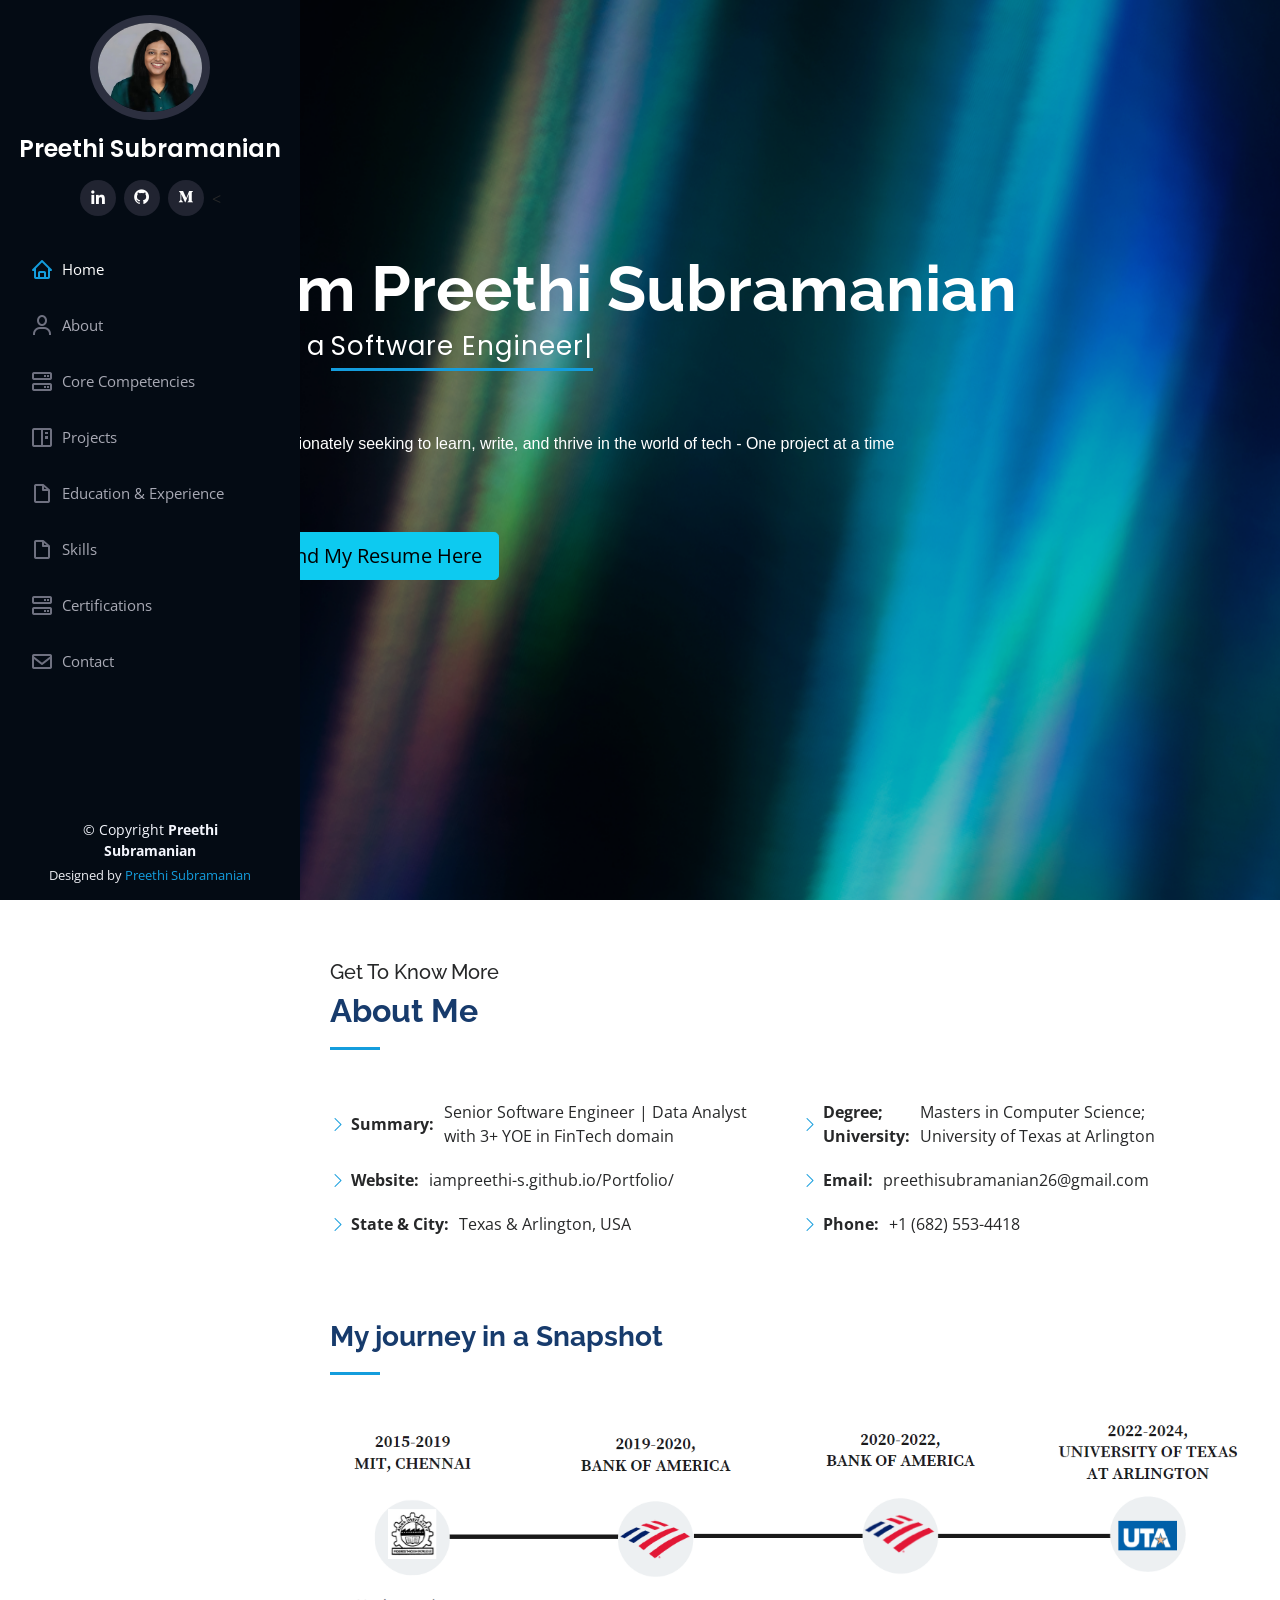
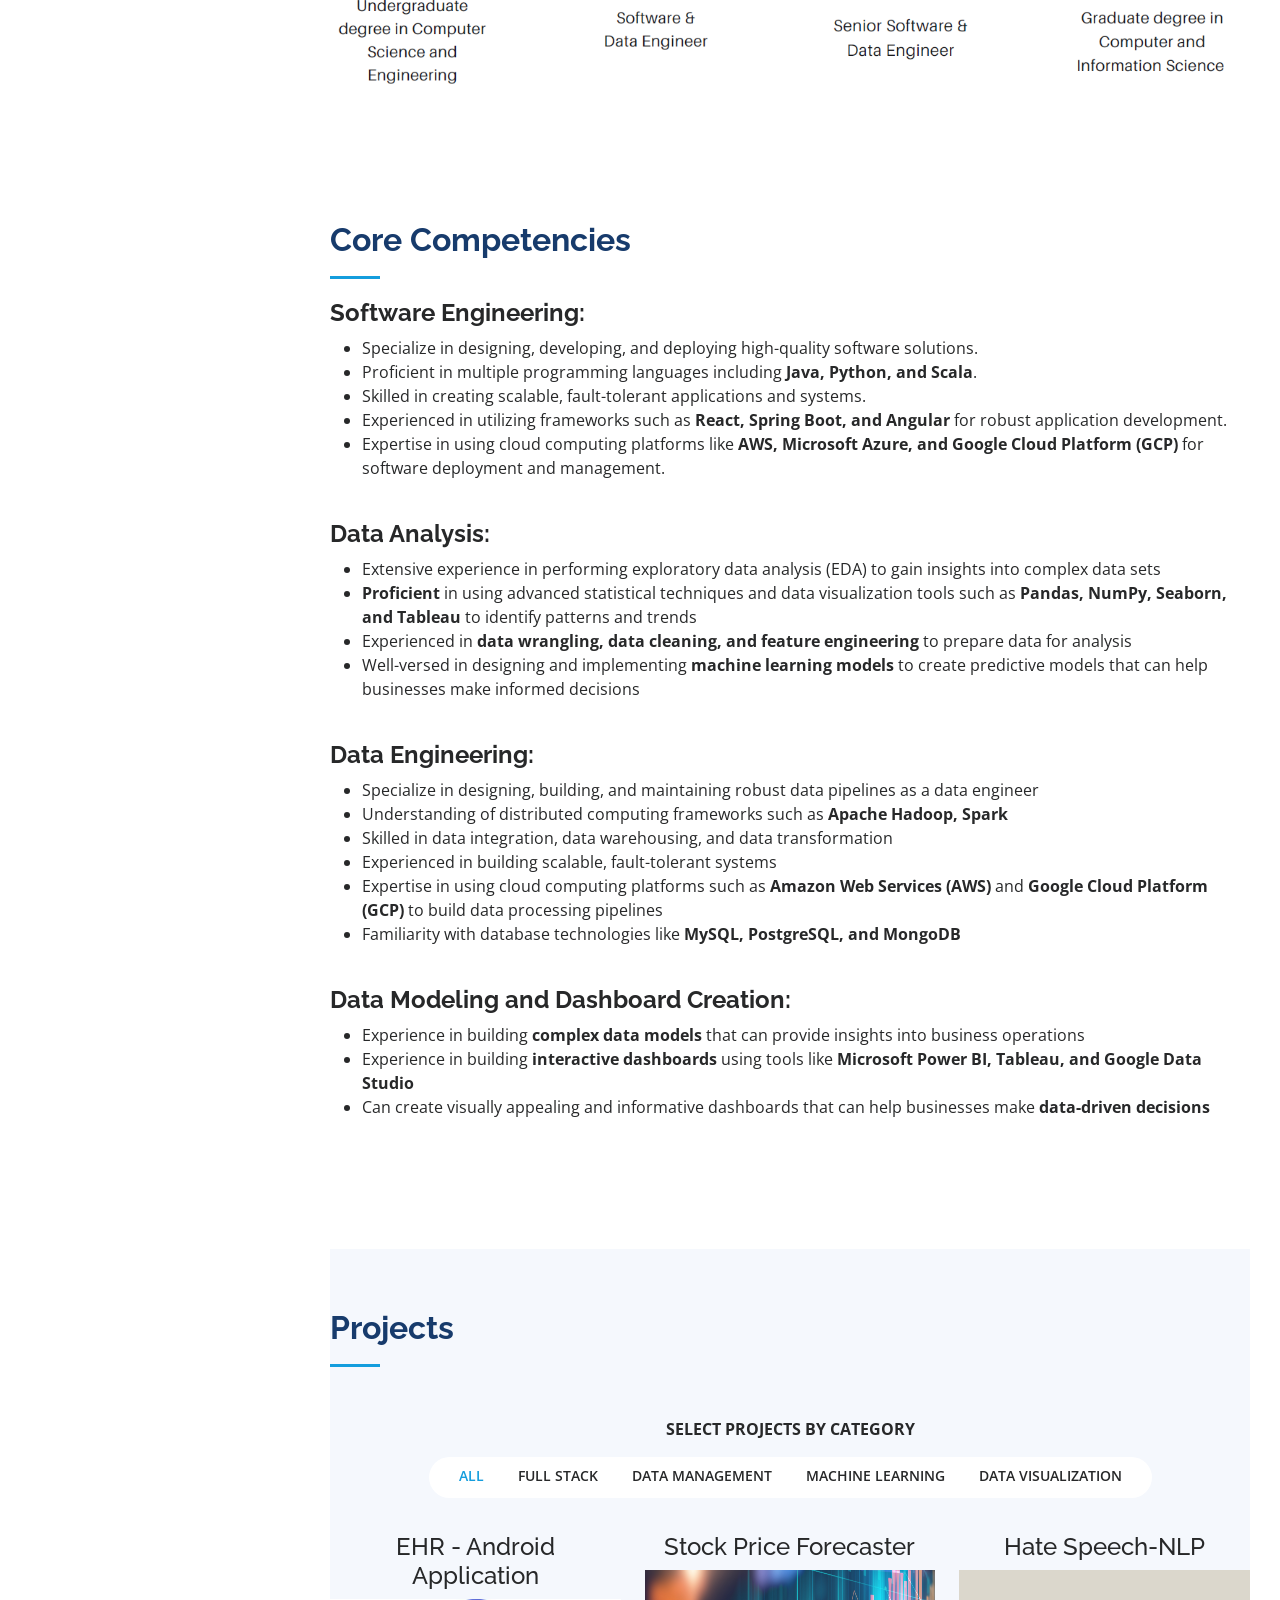
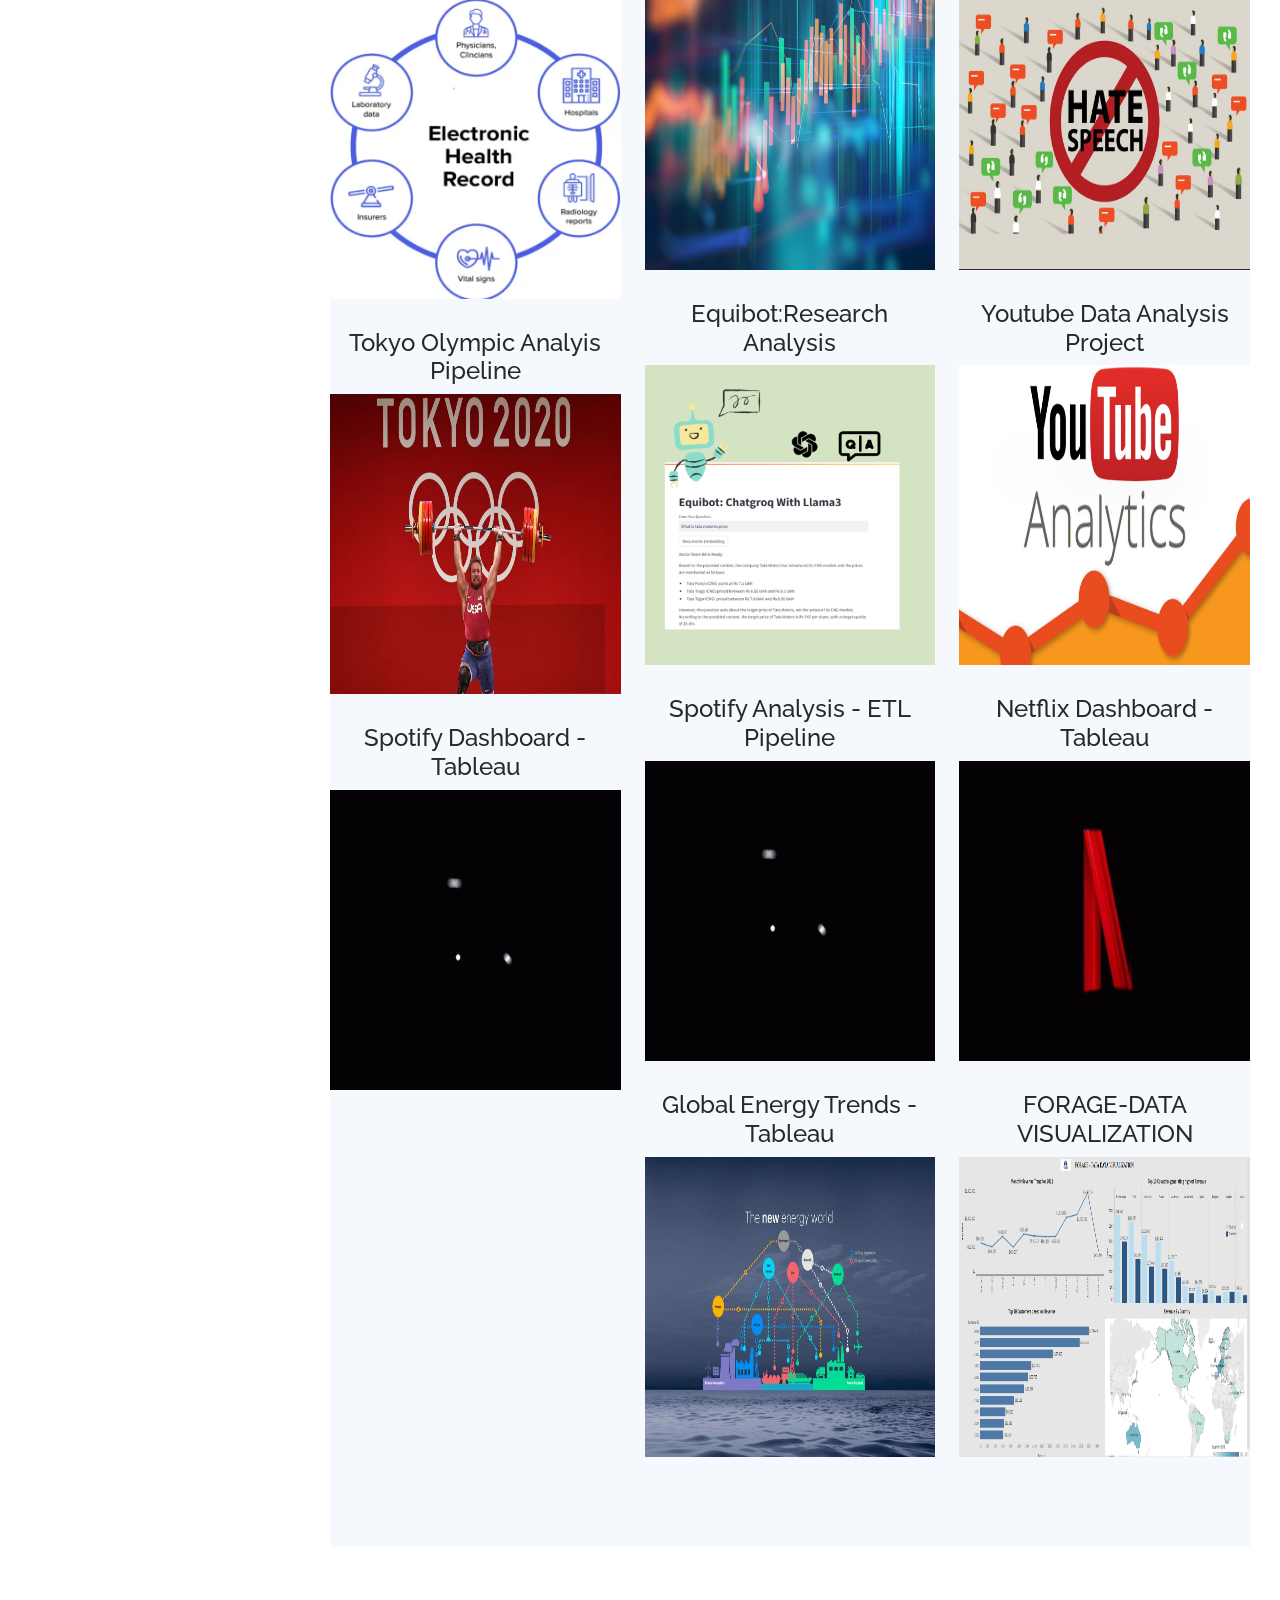
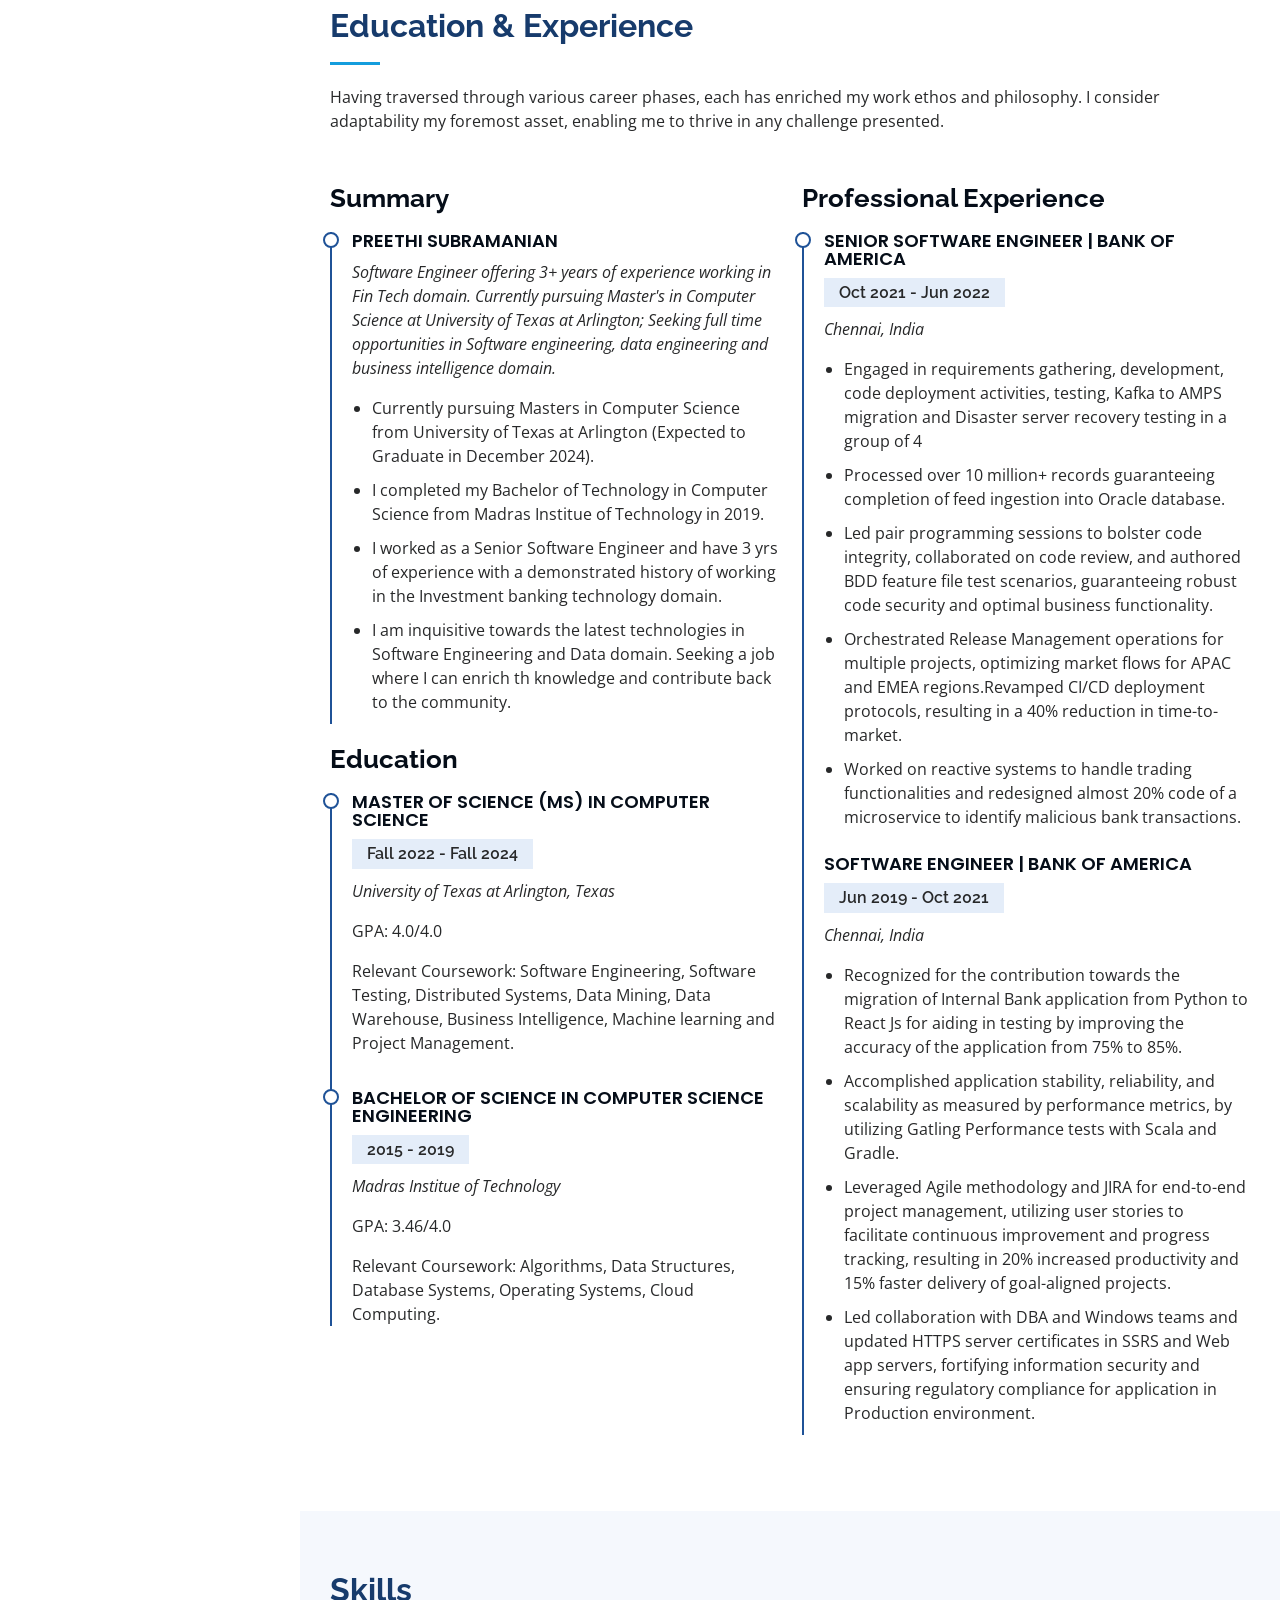
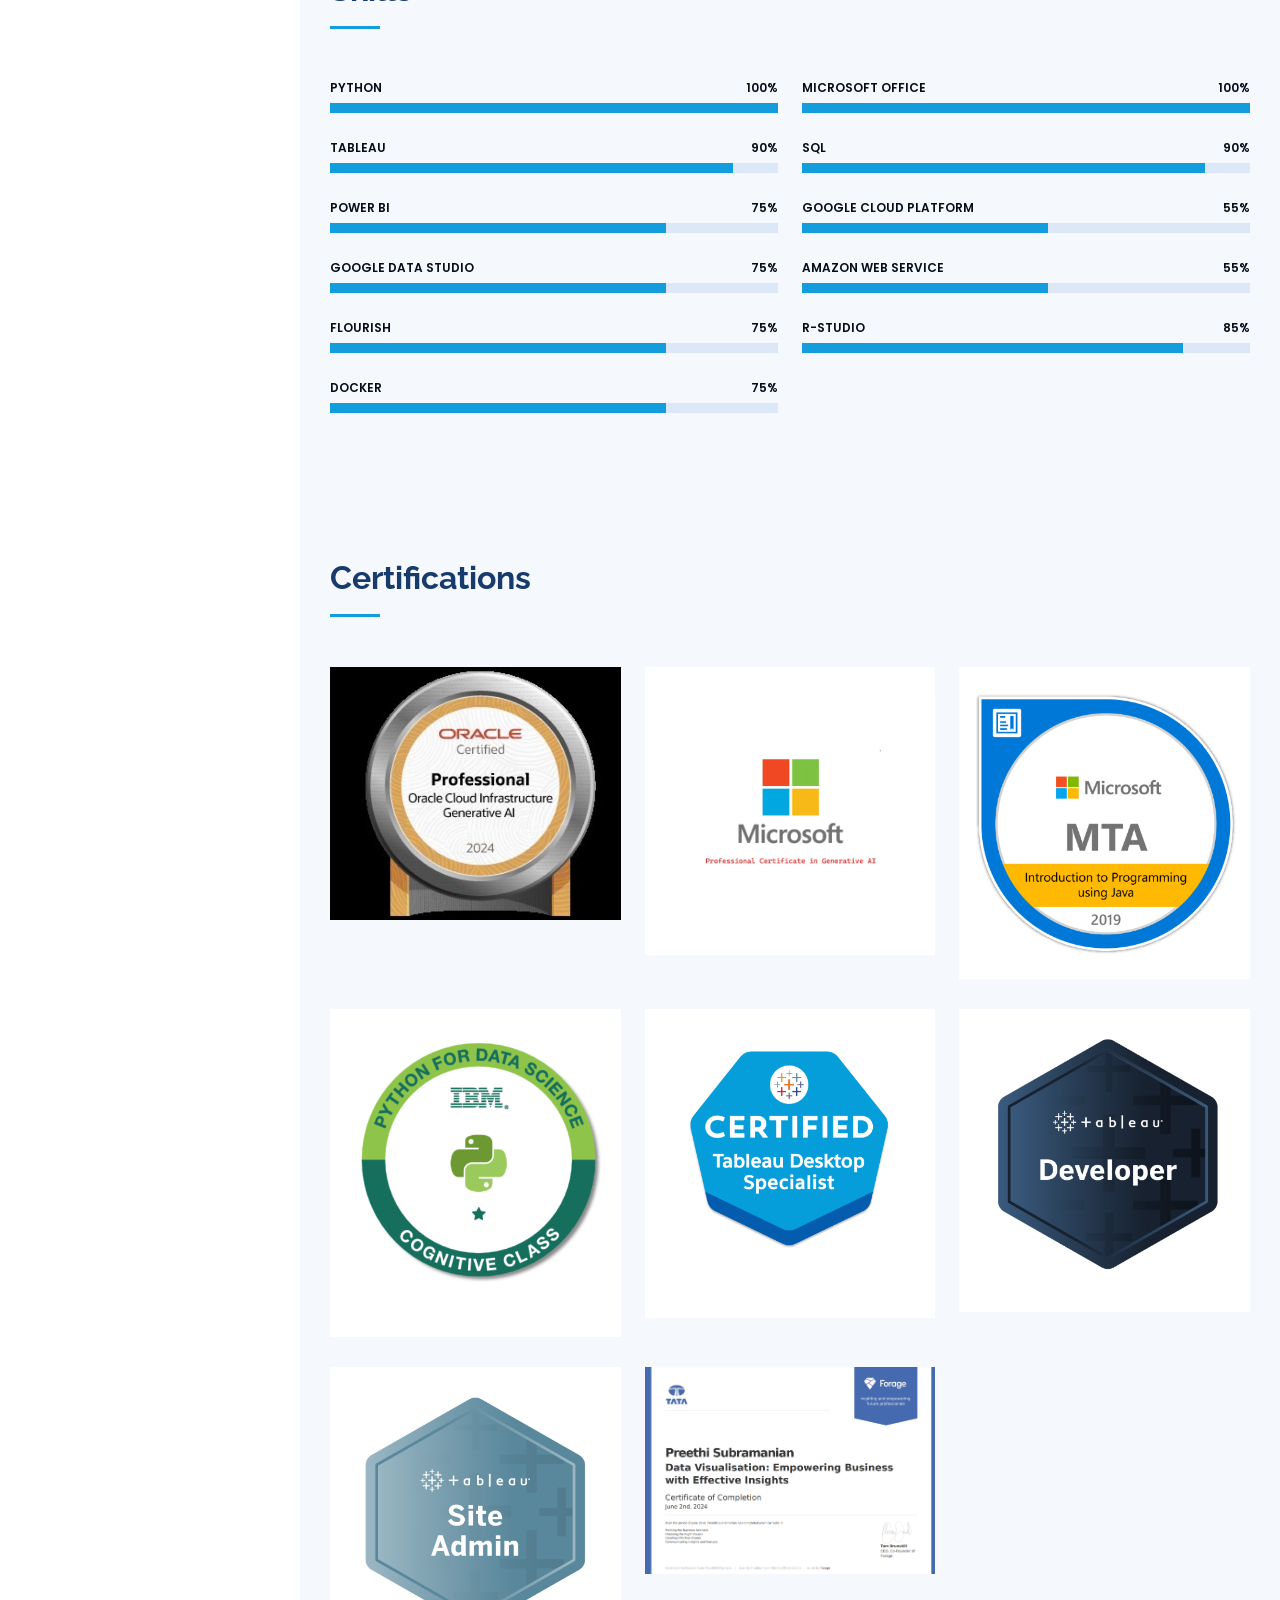
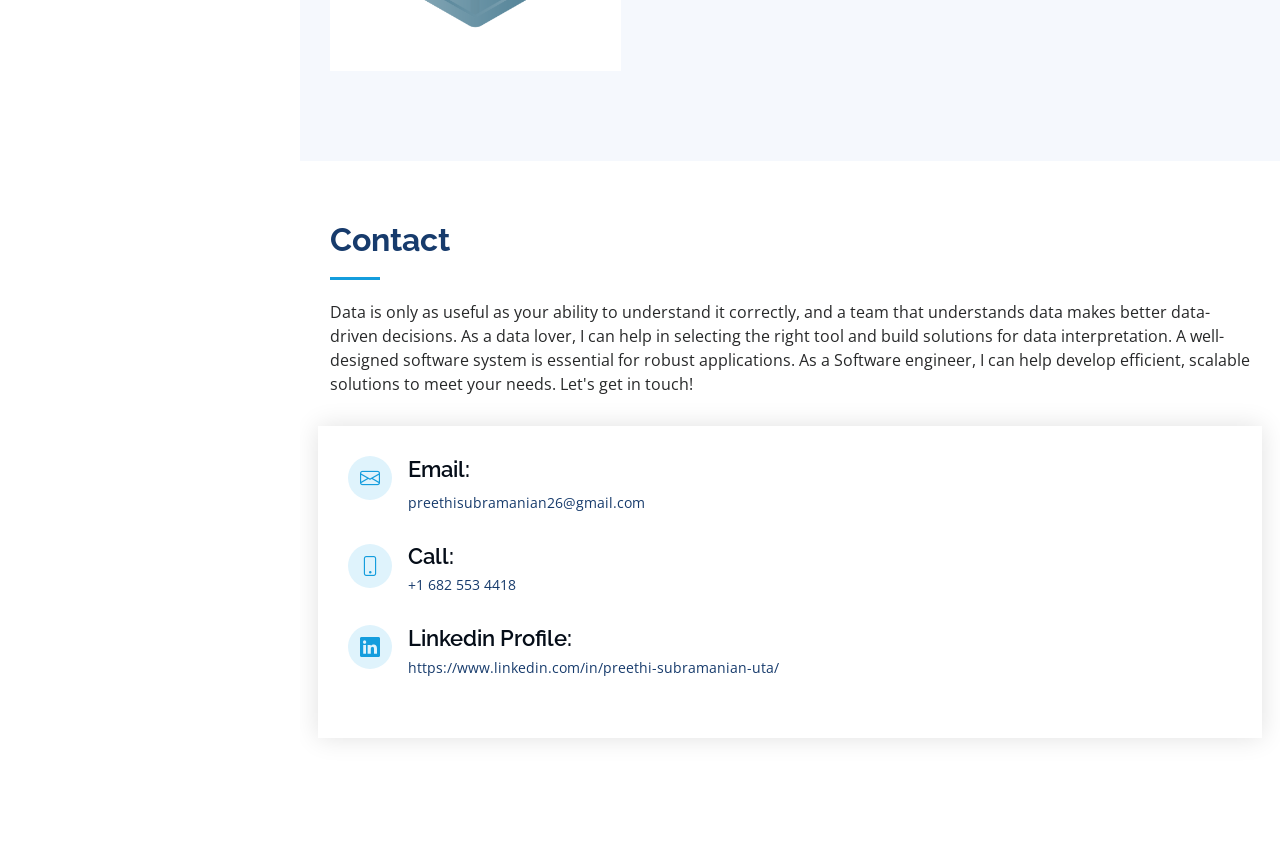
==== index.html @ 5d6aef13 "updated llm project updated llm project" ====
<!DOCTYPE html>
<html lang="en">

<head>
  <meta charset="utf-8">
  <meta content="width=device-width, initial-scale=1.0" name="viewport">

  <title>Preethi Subramanian</title>
  <meta content="" name="description">
  <meta content="" name="keywords">

  <!-- Favicons -->
  <link href="assets/img/g-removebg-preview.png" rel="icon">
  <link href="assets/img/g-removebg-preview.png" rel="apple-touch-icon">

  <!-- Google Fonts -->
  <link href="https://fonts.googleapis.com/css?family=Open+Sans:300,300i,400,400i,600,600i,700,700i|Raleway:300,300i,400,400i,500,500i,600,600i,700,700i|Poppins:300,300i,400,400i,500,500i,600,600i,700,700i" rel="stylesheet">

  <!-- Vendor CSS Files -->
  <link href="assets/vendor/aos/aos.css" rel="stylesheet">
  <link href="assets/vendor/bootstrap/css/bootstrap.min.css" rel="stylesheet">
  <link href="assets/vendor/bootstrap-icons/bootstrap-icons.css" rel="stylesheet">
  <link href="assets/vendor/boxicons/css/boxicons.min.css" rel="stylesheet">
  <link href="assets/vendor/glightbox/css/glightbox.min.css" rel="stylesheet">
  <link href="assets/vendor/swiper/swiper-bundle.min.css" rel="stylesheet">

  <!-- Template Main CSS File -->
  <link href="assets/css/style.css" rel="stylesheet">

  <!-- =======================================================
  * Template Name: iPortfolio - v3.7.0
  * Template URL: https://bootstrapmade.com/iportfolio-bootstrap-portfolio-websites-template/
  * Author: BootstrapMade.com
  * License: https://bootstrapmade.com/license/
  ======================================================== -->
</head>

<body>

  <!-- ======= Mobile nav toggle button ======= -->
  <i class="bi bi-list mobile-nav-toggle d-xl-none"></i>

  <!-- ======= Header ======= -->
  <header id="header">
    <div class="d-flex flex-column">

      <div class="profile">
        <img src="assets/img/Professional Pic.png" alt="" class="img-fluid rounded-circle">
        
        <h1 class="text-light"><a href="index.html">Preethi Subramanian</a></h1>
        <div class="social-links mt-3 text-center">
          <a href="https://www.linkedin.com/in/preethi-subramanian-uta/" class="linkedin"><i class="bx bxl-linkedin"></i></a>
          <a href="https://github.com/IamPreethi-S" class = "github"><i class="bx bxl-github"></i></a>
          <!-- <a href="https://public.tableau.com/app/profile/preethisubramanian" class = "tableau"><i class="bx bxl-tableau"></i></a> -->
          <!-- <a href="https://www.kaggle.com/iampreethis" class="kaggle"><i class="bx bxl-kaggle"></i></a> -->
          <a href="https://medium.com/@preethi_subramanian" class="utm_medium"><i class="bx bxl-medium"></i></a>
          <
          
        </div>
      </div>

      <nav id="navbar" class="nav-menu navbar">
        <ul>
          <li><a href="#hero" class="nav-link scrollto active"><i class="bx bx-home"></i> <span>Home</span></a></li>
          <li><a href="#about" class="nav-link scrollto"><i class="bx bx-user"></i> <span>About</span></a></li>
          <li><a href="#Core Competencies" class="nav-link scrollto"><i class="bx bx-server"></i> <span>Core Competencies</span></a></li>
          <li><a href="#portfolio" class="nav-link scrollto"><i class="bx bx-book-content"></i> <span>Projects</span></a></li>
          <li><a href="#Education & Experience" class="nav-link scrollto"><i class="bx bx-file-blank"></i> <span>Education & Experience</span></a></li> 
          <li><a href="#skills" class="nav-link scrollto"><i class="bx bx-file-blank"></i> <span>Skills</span></a></li> 
          <li><a href="#Services" class="nav-link scrollto"><i class="bx bx-server"></i> <span>Certifications</span></a></li>         
          <li><a href="#contact" class="nav-link scrollto"><i class="bx bx-envelope"></i> <span>Contact</span></a></li>
        </ul>
      </nav><!-- .nav-menu -->
    </div>
  </header><!-- End Header -->

  <!-- ======= Hero Section ======= -->
  <section id="hero" class="d-flex flex-column justify-content-center align-items-center">
    <div class="hero-container" data-aos="fade-in">
      
      <h1> I'm Preethi Subramanian</h1>
      <p>I'm a <span class="typed" data-typed-items="Software Engineer,, Data Analyst, Data Engineer, Data Scientist"></span></p>
      <small>Passionately seeking to learn, write, and thrive in the world of tech - One project at a time</small>
      <br>
      <!-- resume button -->
          <section id="resume" class="resume">
            <!-- <div class="container">
              <div class="section-title"> -->
      <a class = "btn btn-info btn-lg"
      aria-disabled="true"
         href ="https://drive.google.com/file/d/1fe1ap85isj2zHFv3DFnrZXSUi13Ztfxe/view?usp=sharing">
         Find My Resume Here <i class="fa fa-download"></i></a>   
            <!-- </div>  -->
          </div>
    
  <!-- ========The boxes and logo ======== -->
  
    
  </section><!-- End Hero -->
  

  <main id="main">

    <!-- ======= About Section ======= -->
    <section id="about" class="about">
      <div class="container">
        <div class="section-title">
          <h5> Get To Know More </h5>
          <h2>About Me</h2>
        </div>
          <div class="col-lg-12 pt-4 pt-lg-0 content" data-aos="fade-left">
     <!--       <h3>BI Developer &amp; Data Analyst.</h3> -->
            <div class="row">
              <div class="col-lg-6">
                <ul>
                  <li><i class="bi bi-chevron-right"></i> <strong>Summary:</strong> <span> Senior Software Engineer | Data Analyst with 3+ YOE in FinTech domain </span></li>
                  <li><i class="bi bi-chevron-right"></i> <strong>Website:</strong> <span>iampreethi-s.github.io/Portfolio/</span></li>
                  <li><i class="bi bi-chevron-right"></i> <strong>State & City:</strong> <span>Texas & Arlington, USA</span></li>
                </ul>
              </div>
              <div class="col-lg-6">
                <ul>
                  <li><i class="bi bi-chevron-right"></i> <strong>Degree; <br> University:</strong> <span>Masters in Computer Science; <br>
                    University of Texas at Arlington </span></li>
                  <li><i class="bi bi-chevron-right"></i> <strong>Email:</strong> <span>preethisubramanian26@gmail.com</span></li>
                  <li><i class="bi bi-chevron-right"></i> <strong>Phone:</strong> <span>+1 (682) 553-4418</span></li>
                </ul>
              </div>
            </div>
          </div>
      </div>
    </section><!-- End About Section -->

    <!-- <section id="resume" class="resume"> -->
      <div class="container">
        <div class="section-title">
         <h2><small>My journey in a Snapshot</small></h2>
         <img src="assets/img/portfolio/Journey.png" class="img-fluid" alt="">
        </div>    


    <!-- Shifted dynamic numbers from facts to about section -->
    <!-- <section id="facts" class="facts">
      <div class="container">        
       <div class="row no-gutters">

          <div class="col-lg-3 col-md-6 d-md-flex align-items-md-stretch" data-aos="fade-up" data-aos-delay="100">
            <div class="count-box">
              <i class="bi bi-journal-richtext"></i>
              <span data-purecounter-start="0" data-purecounter-end="15" data-purecounter-duration="1" class="purecounter"></span>
              <p><strong>Projects Delivered</strong> End-to-End Machine Learning, Deep Learning Projects Delivered</p>
            </div>
          </div>

          <div class="col-lg-3 col-md-6 d-md-flex align-items-md-stretch" data-aos="fade-up" data-aos-delay="200">
            <div class="count-box">
              <i class="bi bi-clock"></i>
              <span data-purecounter-start="0" data-purecounter-end="4" data-purecounter-duration="1" class="purecounter"></span>
              <p><strong>Years of Data Science</strong> Machine Learning, Deep Learning</p>
            </div>
          </div>

          <div class="col-lg-3 col-md-6 d-md-flex align-items-md-stretch" data-aos="fade-up" data-aos-delay="300">
            <div class="count-box">
              <i class="bi bi-award"></i>
              <span data-purecounter-start="0" data-purecounter-end="12" data-purecounter-duration="1" class="purecounter"></span>
              <p><strong>Awards & Certifications </strong>Data Science programs</p>
            </div>
          </div>

        </div>
      </div>
    </section>
             <!-- Dynamic numbers closed here -> -->



    <!-- ======= Services Section ======= -->
    <section id="Core Competencies" class="Core Competencies">
      <!-- <div class="container"> -->

        <div class="section-title">
          <h2>Core Competencies</h2>

          <h4><strong>Software Engineering:</strong></h4>
        <p></p>
        <ul>
          <li>Specialize in designing, developing, and deploying high-quality software solutions.</li>
          <li>Proficient in multiple programming languages including <strong>Java, Python, and Scala</strong>.</li>  
            <li>Skilled in creating scalable, fault-tolerant applications and systems.</li>
            <li>Experienced in utilizing frameworks such as <strong>React, Spring Boot, and Angular </strong> for robust application development.</li>
           <li>Expertise in using cloud computing platforms like <strong>AWS, Microsoft Azure, and Google Cloud Platform (GCP) </strong>for software deployment and management.</li> 
        </ul>

        <p> </p><br>

          <h4><strong>Data Analysis: </strong></h4><p> </p>
          <ul>
            <li>Extensive experience in performing exploratory data analysis (EDA) to gain insights into complex data sets</li>
            <li><strong>Proficient</strong> in using advanced statistical techniques and data visualization tools such as <strong>Pandas, NumPy, Seaborn, and Tableau</strong> to identify patterns and trends</li>
            <li>Experienced in <strong>data wrangling, data cleaning, and feature engineering</strong> to prepare data for analysis</li>
            <li>Well-versed in designing and implementing <strong>machine learning models</strong> to create predictive models that can help businesses make informed decisions</li>
         </ul>
      
          <p> </p><br>

          <h4><strong>Data Engineering: </strong></h4><p> </p>
          <ul>
            <li>Specialize in designing, building, and maintaining robust data pipelines as a data engineer</li>
            <li>Understanding of distributed computing frameworks such as <strong>Apache Hadoop, Spark</strong></li>
            <li>Skilled in data integration, data warehousing, and data transformation</li>
            <li>Experienced in building scalable, fault-tolerant systems</li>
            <li>Expertise in using cloud computing platforms such as <strong>Amazon Web Services (AWS)</strong> and <strong>Google Cloud Platform (GCP)</strong> to build data processing pipelines</li>
            <li>Familiarity with database technologies like <strong>MySQL, PostgreSQL, and MongoDB</strong></li>
         </ul>
         
         
         
      
          <p> </p><br>

          <h4><strong>Data Modeling and Dashboard Creation: </strong></h4><p> </p>
          <ul>
            <li>Experience in building <strong>complex data models</strong> that can provide insights into business operations</li>
            <!-- <li>Proficient in using data modeling tools such as <strong>ERwin, PowerDesigner, and SQL Developer Data Modeler</strong> to design efficient and effective data models</li> -->
            <li>Experience in building <strong>interactive dashboards</strong> using tools like <strong>Microsoft Power BI, Tableau, and Google Data Studio</strong></li>
            <li>Can create visually appealing and informative dashboards that can help businesses make <strong>data-driven decisions</strong></li>
         </ul>
      
          <p> </p><br>

<!--                     
          <h4>What most professors and fellow peers like about me?</h4><p> </p>
          <p>Root Cause Analysis</p>
          <p>Professors and peers value my proficiency in root cause analysis, innovative approaches to enhancing data literacy, and my unwavering commitment to achieving goals, as demonstrated by my academic excellence and impactful contributions in both educational and professional settings.






          </p>
          <p>Being a person who can be turned to for expert knowledge, BI solutions, or reliable performance, especially in a crucial situation</p>
        </div>

        <div class="row">
          <div class="col-lg-4 col-md-6 icon-box" data-aos="fade-up">
            <div class="icon"><i class="bi bi-briefcase"></i></div>
            <h4 class="title"><a href="">Designing and implementing software solutions</a></h4>
            <p class="description">
              Transforming business objectives into precise technical specifications. </p>
          </div>
          <div class="col-lg-4 col-md-6 icon-box" data-aos="fade-up" data-aos-delay="100">
            <div class="icon"><i class="bi bi-card-checklist"></i></div>
            <h4 class="title"><a href="">Monitoring data quality</a></h4>
            <p class="description">Generating and delivering quality reports to clints and performing quality assurance checks on reports.</p>
          </div>
          <div class="col-lg-4 col-md-6 icon-box" data-aos="fade-up" data-aos-delay="200">
            <div class="icon"><i class="bi bi-bar-chart"></i></div>
            <h4 class="title"><a href="">Data visualizations</a></h4>
            <p class="description">Creating and deploying dynamic reports with KPIs, hierarchy structures, and interactive visualizations using MDX functions in Tableau.</p>
          </div>
          <div class="col-lg-4 col-md-6 icon-box" data-aos="fade-up" data-aos-delay="300">
            <div class="icon"><i class="bi bi-binoculars"></i></div>
            <h4 class="title"><a href="">Evaluating BI software</a></h4>
            <p class="description">Evaluating and improving existing BI systems and Conducting troubleshooting on BI models.</p>
          </div>
          <div class="col-lg-4 col-md-6 icon-box" data-aos="fade-up" data-aos-delay="400">
            <div class="icon"><i class="bi bi-brightness-high"></i></div>
            <h4 class="title"><a href="">Writing relational and multidimensional database queries.</a></h4>
            <p class="description">Allow users to ask analytical questions related to business or market trends.</p>
          </div>
          <div class="col-lg-4 col-md-6 icon-box" data-aos="fade-up" data-aos-delay="500">
            <div class="icon"><i class="bi bi-calendar4-week"></i></div>
            <h4 class="title"><a href="">Use Data warehouse for big data</a></h4>
            <p class="description">Using warehouse data to generate reports to support business decision making and business performance monitoring.</p>
          </div>
        </div>

      </div> -->
    </section><!-- End Core Competencies Section -->


    
    
    
    
    
    
    
        <!-- ======= Clients Section ======= -->
    <!-- <section id="clients" class="clients">
      <div class="container" data-aos="zoom-in">

        <div class="clients-slider swiper">
          <em><h4> Helping companies become data-driven organizations </h4></em>
          <div class="swiper-wrapper align-items-center">
            <div class="swiper-slide"><img src="assets/img/clients/client-1.png" class="img-fluid" alt=""></div>
            <div class="swiper-slide"><img src="assets/img/clients/client-2.png" class="img-fluid" alt=""></div>
            <div class="swiper-slide"><img src="assets/img/clients/client-3.png" class="img-fluid" alt=""></div>
            <div class="swiper-slide"><img src="assets/img/clients/client-4.png" class="img-fluid" alt=""></div>
            <div class="swiper-slide"><img src="assets/img/clients/client-5.png" class="img-fluid" alt=""></div>
            <div class="swiper-slide"><img src="assets/img/clients/client-6.png" class="img-fluid" alt=""></div>
            <div class="swiper-slide"><img src="assets/img/clients/client-7.png" class="img-fluid" alt=""></div>
            <div class="swiper-slide"><img src="assets/img/clients/client-8.png" class="img-fluid" alt=""></div>
          </div>
          <div class="swiper-pagination"></div>
        </div>

      </div>  
    </section> -->
    <!-- End Clients Section -->
    
  
        <!-- ======= Clients Section ======= -->
        
  
        <!-- ======= Portfolio Section ======= -->
    <section id="portfolio" class="portfolio section-bg">
      <!-- <div class="container"> -->

        <div class="section-title">
          <h2>Projects</h2>
          <p>
        </div>
        <center>   <strong> <p>SELECT PROJECTS BY CATEGORY</p></strong> </center>

        <div class="row" data-aos="fade-up">
          <div class="col-lg-12 d-flex justify-content-center">
            <ul id="portfolio-flters">
              <li data-filter="*" class="filter-active">All</li>
              <li data-filter=".filter-fullstack">Full Stack</li>
              <li data-filter=".filter-dataengineering">Data Management</li>
              <li data-filter=".filter-machinelearning">Machine Learning</li>
              <li data-filter=".filter-datavisualization">Data Visualization</li>
            </ul>
          </div>
        </div>

        <div class="row portfolio-container" data-aos="fade-up" data-aos-delay="100">


          <div class="col-lg-4 col-md-6 portfolio-item filter-fullstack">
            <div class="portfolio-wrap">
              <h4 class="title" style="text-align:center">EHR - Android Application</h4>
              <img src="assets\img\portfolio\EHR.png" class="img-fluid" alt="" style="width:450px;height:300px;">
              <div class="portfolio-links">
                <a href="https://github.com/IamPreethi-S/EHR" title="More Details"><i class="bx bx-link"></i></a>
              </div>
            </div>
          </div> 

<!-- 
          <div class="col-lg-4 col-md-6 portfolio-item filter-dataengineering">
            <div class="portfolio-wrap">
              <h4 class="title" style="text-align:center">PYPI Packages | DataCompass |  RegressEasy | ClassifyEasy </h4>
              <img src="assets\img\packages.png" class="img-fluid" alt="" style="width:450px;height:300px;">
              <div class="portfolio-links">
                <a href="https://pypi.org/user/koushik2299/" title="More Details"><i class="bx bx-link"></i></a>
              </div>
            </div>
          </div> -->

          <!-- <div class="col-lg-4 col-md-6 portfolio-item filter-dataengineering">
            <div class="portfolio-wrap">
              <h4 class="title" style="text-align:center">Predicting Electrical Grid Stability || ML</h4>
              <img src="assets\img\electrical.jpg" class="img-fluid" alt="" style="width:450px;height:300px;">
              <div class="portfolio-links">
                <a href="https://github.com/koushik2299/Project-Electrical-Grid-Stability" title="More Details"><i class="bx bx-link"></i></a>
              </div>
            </div>
          </div> -->
<!-- 
          <div class="col-lg-4 col-md-6 portfolio-item filter-machinelearning">
            <div class="portfolio-wrap">
              <h4 class="title" style="text-align:center">Drowiness Detection || Deep Learning</h4>
              <img src="assets\img\DDD.png" class="img-fluid" alt="" style="width:450px;height:300px;">
              <div class="portfolio-links">
                <a href="https://github.com/koushik2299/Drowsiness_Detection" title="More Details"><i class="bx bx-link"></i></a>
              </div>
            </div>
          </div> -->

          <div class="col-lg-4 col-md-6 portfolio-item filter-machinelearning">
            <div class="portfolio-wrap">
              <h4 class="title" style="text-align:center">Stock Price Forecaster</h4>
              <img src="assets\img\portfolio\forecast-stock-prices.png" class="img-fluid" alt="" style="width:450px;height:300px;">
              <div class="portfolio-links">
                <!-- <a href="" data-gallery="portfolioGallery" class="portfolio-lightbox" title=" <h5>Skillset:</h5>
                    <li>Natural Language Processing (NLP)</li>
                    <li>Data Engineering</li>
                    <li>Machine Learning</li>
                    <li>Python</li>
                    <li>Text Classification</li>
                  </ul>">Skills</a> -->
                <a href="https://github.com/IamPreethi-S/Real-time-Stock-Price-Forecasting" title="More Details"><i class="bx bx-link"></i></a>
              </div>
            </div>
          </div>

          
<!-- 
          <div class="col-lg-4 col-md-6 portfolio-item filter-dataengineering">
            <div class="portfolio-wrap">
              <h4 class="title" style="text-align:center"> Hate-Speech-Detection - NLP</h4>
              <img src="assets\img\portfolio\Hate_speech.jpg" class="img-fluid" alt="" style="width:450px;height:300px;">
              <div class="portfolio-links">
                <a href="https://github.com/IamPreethi-S/Enhanced-Feature-Based-Approach-for-Hate-Speech-Detection-through-NLP-Techniques" title="More Details"><i class="bx bx-link"></i></a>
              </div>
            </div>
          </div> -->

          <div class="col-lg-4 col-md-6 portfolio-item filter-machinelearning">
            <div class="portfolio-wrap">
              <h4 class="title" style="text-align:center">Hate Speech-NLP</h4>
              <img src="assets\img\portfolio\Hate_speech.jpg" class="img-fluid" alt="" style="width:450px;height:300px;">
              <div class="portfolio-links">
                <!-- <a href="" data-gallery="portfolioGallery" class="portfolio-lightbox" title=" <h5>Skillset:</h5>
                    <li>Natural Language Processing (NLP)</li>
                    <li>Data Engineering</li>
                    <li>Machine Learning</li>
                    <li>Python</li>
                    <li>Text Classification</li>
                  </ul>">Skills</a> -->
                <a href="https://github.com/IamPreethi-S/Enhanced-Feature-Based-Approach-for-Hate-Speech-Detection-through-NLP-Techniques" title="More Details"><i class="bx bx-link"></i></a>
              </div>
            </div>
          </div>
          

          <div class="col-lg-4 col-md-6 portfolio-item filter-machinelearning">
            <div class="portfolio-wrap">
              <h4 class="title" style="text-align:center">Equibot:Research Analysis</h4>
              <img src="assets\img\portfolio\llm.png" class="img-fluid" alt="" style="width:450px;height:300px;">
              <div class="portfolio-links">
                <!-- <a href="" data-gallery="portfolioGallery" class="portfolio-lightbox" title=" <h5>Skillset:</h5>
                    <li>Natural Language Processing (NLP)</li>
                    <li>Data Engineering</li>
                    <li>Machine Learning</li>
                    <li>Python</li>
                    <li>Text Classification</li>
                  </ul>">Skills</a> -->
                <a href="https://github.com/IamPreethi-S/End-to-end-LLM-project-using-OpenAI-Llama3-RAGpipeline" title="More Details"><i class="bx bx-link"></i></a>
              </div>
            </div>
          </div>

          <div class="col-lg-4 col-md-6 portfolio-item filter-dataengineering">
            <div class="portfolio-wrap">
              <h4 class="title" style="text-align:center">Youtube Data Analysis Project</h4>
              <img src="assets\img\portfolio\youtube_analysis.jpg" class="img-fluid" alt="" style="width:450px;height:300px;">
              <div class="portfolio-links">
                <!-- <a href="" data-gallery="portfolioGallery" class="portfolio-lightbox" title=" <h5>Skillset:</h5>
                  <li>Python Programming</li>
                  <li>API Integration</li>
                  <li>Data Scraping</li>
                  <li>Data Analysis</li>
                  <li>Data Visualization</li>
                  <li>Jupyter Notebooks</li>
                  <li>Google Cloud Platform</li>
                  <li>Pandas</li>
                  <li>NumPy</li>
                  <li>Matplotlib/Seaborn</li>
                </ul>">Skills</a> -->

                <a href="https://github.com/IamPreethi-S/Youtube-Api-Analysis-Data-Project" title="More Details"><i class="bx bx-link"></i></a>
              </div>
            </div>
          </div> 

          <div class="col-lg-4 col-md-6 portfolio-item filter-dataengineering">
            <div class="portfolio-wrap">
              <h4 class="title" style="text-align:center">Tokyo Olympic Analyis Pipeline</h4>
              <img src="assets\img\Tokyo.jpg" class="img-fluid" alt="" style="width:450px;height:300px;">
              <div class="portfolio-links">
                <!-- <a href="assets/img/portfolio/portfolio-3.jpg" data-gallery="portfolioGallery" class="portfolio-lightbox" title="App 2"><i class="bx bx-plus"></i></a> -->
                <a href="https://github.com/IamPreethi-S/Olympics-Data-Analytics-Azure-Data-Engineering-Project" title="More Details"><i class="bx bx-link"></i></a>
              </div>
            </div>
          </div>

          <div class="col-lg-4 col-md-6 portfolio-item filter-dataengineering">
            <div class="portfolio-wrap">
              <h4 class="title" style="text-align:center">Spotify Analysis - ETL Pipeline</h4>
              <img src="assets\img\portfolio\spotify-music.gif" class="img-fluid" alt="" style="width:450px;height:300px;">
              <div class="portfolio-links">
                <a href="https://github.com/IamPreethi-S/Spotify-datapipeline-project" title="More Details"><i class="bx bx-link"></i></a>
              </div>
            </div>
          </div> 
<!-- 
          <div class="col-lg-4 col-md-6 portfolio-item filter-machinelearning">
            <div class="portfolio-wrap">
              <h4 class="title" style="text-align:center">Covid Classification Using Chest X-Rays || Deep Learning</h4>
              <img src="assets\img\portfolio\Covid-19-and-X-Ray.jpg" class="img-fluid" alt="" style="width:450px;height:300px;">
              <div class="portfolio-links">
                <a href="https://github.com/koushik2299/Covid-Detection-Using-Chest-Xrays" title="More Details"><i class="bx bx-link"></i></a>
              </div>
            </div>
          </div> -->
          
<!-- 
          <div class="col-lg-4 col-md-6 portfolio-item filter-machinelearning">
            <div class="portfolio-wrap">
              <h4 class="title" style="text-align:center">Diamond Price Prediction End-to-End</h4>
              <img src="assets\img\diamond.png" class="img-fluid" alt="" style="width:450px;height:300px;">
              <div class="portfolio-links">
                <a href="https://github.com/koushik2299/Diamond-Price-Prediction/tree/main" title="More Details"><i class="bx bx-link"></i></a>
              </div>
            </div>
          </div> -->

          <div class="col-lg-4 col-md-6 portfolio-item filter-datavisualization">
            <div class="portfolio-wrap">
              <h4 class="title" style="text-align:center">Netflix Dashboard - Tableau</h4>
              <img src="assets\img\portfolio\netflix-intro-netflix.gif" class="img-fluid" alt="" style="width:450px;height:300px;">
              <div class="portfolio-links">
                <!-- <a href="assets/img/portfolio/portfolio-1.jpg" data-gallery="portfolioGallery" class="portfolio-lightbox" title="App 1"><i class="bx bx-plus"></i></a> -->
                <a href="https://public.tableau.com/app/profile/preethisubramanian/viz/NetflixDashboard_16871265402070/NetflixDashboard" title="More Details"><i class="bx bx-link"></i></a>
              </div>
            </div>
          </div>

          <div class="col-lg-4 col-md-6 portfolio-item filter-datavisualization">
            <div class="portfolio-wrap">
              <h4 class="title" style="text-align:center">Spotify Dashboard - Tableau</h4>
              <img src="assets\img\portfolio\spotify-music.gif" class="img-fluid" alt="" style="width:450px;height:300px;">
              <div class="portfolio-links">
                <a href="https://public.tableau.com/app/profile/preethisubramanian/viz/SpotifyTop200Dashboard/SpotifyTop200Dashboard" title="More Details"><i class="bx bx-link"></i></a>
              </div>
            </div>
          </div>


          <div class="col-lg-4 col-md-6 portfolio-item filter-datavisualization">
            <div class="portfolio-wrap">
              <h4 class="title" style="text-align:center"> Global Energy Trends - Tableau </h4>
              <img src="assets\img\portfolio\global_energy.jpeg" class="img-fluid" alt="" style="width:450px;height:300px;">
              <div class="portfolio-links">
                <a href="https://public.tableau.com/app/profile/preethisubramanian/viz/ExplorationofGlobalEnergyTrends/WorldEnergyConsumptionAnalysis" title="More Details"><i class="bx bx-link"></i></a>
              </div>
            </div>
          </div>

          <div class="col-lg-4 col-md-6 portfolio-item filter-datavisualization">
            <div class="portfolio-wrap">
              <h4 class="title" style="text-align:center"> FORAGE-DATA VISUALIZATION </h4>
              <img src="assets\img\portfolio\TATAForage.png" class="img-fluid" alt="" style="width:450px;height:300px;">
              <div class="portfolio-links">
                <!-- <a href="" data-gallery="portfolioGallery" class="portfolio-lightbox" title="Skillset:"><i class="bx bx-plus"></i></a> -->
                <!-- Tableau 
                Data Visualization -->
                
                <a href="https://public.tableau.com/app/profile/preethisubramanian/viz/ExplorationofGlobalEnergyTrends/WorldEnergyConsumptionAnalysis" title="More Details"><i class="bx bx-link"></i></a>
              </div>
            </div>
          </div>

          <!-- <div class="col-lg-4 col-md-6 portfolio-item filter-machinelearning">
            <div class="portfolio-wrap">
              <h4 class="title" style="text-align:center">Hotel Managment || Machine Learning</h4>
              <img src="assets\img\portfolio\hotel management.png" class="img-fluid" alt="" style="width:450px;height:300px;">
              <div class="portfolio-links">
                <a href="assets/img/portfolio/portfolio-6.jpg" data-gallery="portfolioGallery" class="portfolio-lightbox" title="App 3"><i class="bx bx-plus"></i></a> -->
                <!-- <a href="https://github.com/koushik2299/Hotel-Management-System" title="More Details"><i class="bx bx-link"></i></a>
              </div>
            </div>
          </div> -->

          <!-- <div class="col-lg-4 col-md-6 portfolio-item filter-machinelearning">
            <div class="portfolio-wrap">
              <h4 class="title" style="text-align:center">Mental Health Prediction</h4>
              <img src="assets\img\portfolio\mental health prediction.webp" class="img-fluid" alt="" style="width:450px;height:300px;">
              <div class="portfolio-links">
                <a href="assets/img/portfolio/portfolio-7.jpg" data-gallery="portfolioGallery" class="portfolio-lightbox" title="Card 1"><i class="bx bx-plus"></i></a> -->
                <!-- <a href="https://github.com/koushik2299/Mental-Health-Prediction" title="More Details"><i class="bx bx-link"></i></a>
              </div>
            </div>
          </div> --> 

          <!-- <div class="col-lg-4 col-md-6 portfolio-item filter-machinelearning">
            <div class="portfolio-wrap">
              <h4 class="title" style="text-align:center">Mobile Price Classification || Machine Learning</h4>
              <img src="assets\img\portfolio\mobile price.jpg" class="img-fluid" alt="" style="width:450px;height:300px;">
              <div class="portfolio-links">
                <a href="assets/img/portfolio/portfolio-8.jpg" data-gallery="portfolioGallery" class="portfolio-lightbox" title="Card 3"><i class="bx bx-plus"></i></a> -->
                <!-- <a href="https://github.com/koushik2299/Mobile-Price-Classification" title="More Details"><i class="bx bx-link"></i></a>
              </div>
            </div>
          </div> --> 

          <!-- <div class="col-lg-4 col-md-6 portfolio-item filter-machinelearning">
            <div class="portfolio-wrap">
              <h4 class="title" style="text-align:center">Customer Analysis || Machine Learning</h4>
              <img src="assets\img\portfolio\customer analysis.jpg" class="img-fluid" alt="" style="width:450px;height:300px;">
              <div class="portfolio-links">
                <a href="assets/img/portfolio/portfolio-9.jpg" data-gallery="portfolioGallery" class="portfolio-lightbox" title="Web 3"><i class="bx bx-plus"></i></a> -->
                <!-- <a href="https://github.com/koushik2299/Customer-Personality-Analysis" title="More Details"><i class="bx bx-link"></i></a>
              </div>
            </div>
          </div> --> 


          <!-- <div class="col-lg-4 col-md-6 portfolio-item filter-machinelearning">
            <div class="portfolio-wrap">
              <h4 class="title" style="text-align:center">Adult Income Prediction</h4>
              <img src="assets\img\portfolio\income prediction.jpg" class="img-fluid" alt="" style="width:450px;height:300px;">
              <div class="portfolio-links">
                 <a href="assets/img/portfolio/portfolio-9.jpg" data-gallery="portfolioGallery" class="portfolio-lightbox" title="Web 3"><i class="bx bx-plus"></i></a> -->
                <!-- <a href="https://github.com/koushik2299/Income-Prediciton" title="More Details"><i class="bx bx-link"></i></a>
              </div>
            </div>
          </div> --> 

<!-- 
          <div class="col-lg-4 col-md-6 portfolio-item filter-dataengineering">
            <div class="portfolio-wrap">
              <h4 class="title" style="text-align:center">Supply Chain Management</h4>
              <img src="assets\img\portfolio\supply-chain-management-linkedin.jpg" class="img-fluid" alt="" style="width:450px;height:300px;">
              <div class="portfolio-links">
                 <a href="assets/img/portfolio/portfolio-9.jpg" data-gallery="portfolioGallery" class="portfolio-lightbox" title="Web 3"><i class="bx bx-plus"></i></a> -->
                <!-- <a href="https://github.com/koushik2299/Supply-Chain-Managment-Database" title="More Details"><i class="bx bx-link"></i></a>
              </div>
            </div>
          </div> --> 
        </div>

      </div>
    </section><!-- End Portfolio Section -->
    
  <!-- ======= Resume Section ======= -->
  <section id="Education & Experience" class="resume">
    <div class="container">

      <div class="section-title">
        <h2>Education & Experience</h2>
        <p>
          Having traversed through various career phases, each has enriched my work ethos and philosophy. I consider adaptability my foremost asset, enabling me to thrive in any challenge presented.</p>
         
      </div>

      <div class="row">
        <div class="col-lg-6" data-aos="fade-up">
          <h3 class="resume-title">Summary</h3>
          <div class="resume-item pb-0">
            <h4>Preethi Subramanian</h4>
          <p class="fst-italic"><em> Software Engineer offering 3+ years of experience working in Fin Tech domain. Currently pursuing Master's in Computer Science at University of Texas at Arlington; Seeking full time opportunities in Software engineering, data engineering and  business intelligence domain.</em></p>
          <ul>
           <li>Currently pursuing Masters in Computer Science from University of Texas at Arlington (Expected to Graduate in December 2024). </li>
          <li>
            I completed my Bachelor of Technology in Computer Science from Madras Institue of Technology in 2019.
          </li>
          <li>I worked as a Senior Software Engineer and have 3 yrs of experience with a demonstrated history of working in the Investment banking technology domain.
          </li>
          <li>
            I am inquisitive towards the latest technologies in Software Engineering and Data domain. Seeking a job where I can
            enrich th knowledge and contribute back to the community.
          </li>
          </ul>
          </div>

          <h3 class="resume-title">Education</h3>
          <div class="resume-item">
            <h4>Master of Science (MS) in Computer Science</h4>
            <h5>Fall 2022 - Fall 2024</h5>
            <p><em>University of Texas at Arlington, Texas</em></p>
            <p>GPA: 4.0/4.0</p>
            <p>Relevant Coursework: Software Engineering, Software Testing, Distributed Systems, Data Mining, Data Warehouse, Business Intelligence, Machine learning and Project Management.
              </p>
          </div>
          <div class="resume-item">
            <h4>Bachelor of Science in Computer Science Engineering </h4>
            <h5>2015 - 2019</h5>
            <p><em>Madras Institue of Technology </em></p>
            <p>GPA: 3.46/4.0</p>
            <p>Relevant Coursework: Algorithms, Data Structures, Database Systems, Operating Systems, Cloud Computing.</p>
          </div>
        </div>
        <div class="col-lg-6" data-aos="fade-up" data-aos-delay="100">
          <h3 class="resume-title">Professional Experience</h3>
          <div class="resume-item">
            <h4>Senior Software Engineer | Bank of America</h4>
            <h5>Oct 2021 - Jun 2022</h5>
            <p><em>Chennai, India</em></p>
            <ul>
              <li>Engaged in requirements gathering, development, code deployment activities, testing, Kafka to AMPS migration and
              Disaster server recovery testing in a group of 4 </li>
              <li>Processed over 10 million+ records guaranteeing completion of feed ingestion into Oracle database.</li>
              <li>Led pair programming sessions to bolster code integrity, collaborated on code review, and authored BDD feature file test
              scenarios, guaranteeing robust code security and optimal business functionality.</li>
              <li>Orchestrated Release Management operations for multiple projects, optimizing market flows for APAC and EMEA
              regions.Revamped CI/CD deployment protocols, resulting in a 40% reduction in time-to-market.</li>
              <li>Worked on reactive systems to handle trading functionalities and redesigned almost 20% code of a microservice to
              identify malicious bank transactions.</li>
            </ul>
            <h4>Software Engineer | Bank of America</h4>
            <h5>Jun 2019 - Oct 2021</h5>
            <p><em>Chennai, India</em></p>
            <ul>
              <li>Recognized for the contribution towards the migration of Internal Bank application from Python to React Js for aiding in
                testing by improving the accuracy of the application from 75% to 85%.
               </li>
               <li> Accomplished application stability, reliability, and scalability as measured by performance metrics, by utilizing Gatling
                Performance tests with Scala and Gradle.
                </li>
                <li>Leveraged Agile methodology and JIRA for end-to-end project management, utilizing user stories to facilitate continuous
                improvement and progress tracking, resulting in 20% increased productivity and 15% faster delivery of goal-aligned
                projects.
                
                </li>
                <li>
                  Led collaboration with DBA and Windows teams and updated HTTPS server certificates in SSRS and Web app servers,
                fortifying information security and ensuring regulatory compliance for application in Production environment.
                </li>
            </ul>
          </div>

        </div>
      </div>

    </div>
  </section><!-- End Resume Section -->


<!-- ======= Skills Section ======= -->
<section id="skills" class="skills section-bg">
  <div class="container">

    <div class="section-title">
      <h2>Skills</h2>
    </div>

    <div class="row skills-content">

      <div class="col-lg-6" data-aos="fade-up">
        

        <div class="progress">
          <span class="skill">Python <i class="val">100%</i></span>
          <div class="progress-bar-wrap">
            <div class="progress-bar" role="progressbar" aria-valuenow="100" aria-valuemin="0" aria-valuemax="100"></div>
          </div>
        </div>

        <div class="progress">
          <span class="skill">Tableau <i class="val">90%</i></span>
          <div class="progress-bar-wrap">
            <div class="progress-bar" role="progressbar" aria-valuenow="90" aria-valuemin="0" aria-valuemax="100"></div>
          </div>
        </div>

        <div class="progress">
          <span class="skill">Power BI <i class="val">75%</i></span>
          <div class="progress-bar-wrap">
            <div class="progress-bar" role="progressbar" aria-valuenow="75" aria-valuemin="0" aria-valuemax="100"></div>
          </div>
        </div>
        
        <div class="progress">
          <span class="skill">Google Data Studio <i class="val">75%</i></span>
          <div class="progress-bar-wrap">
            <div class="progress-bar" role="progressbar" aria-valuenow="75" aria-valuemin="0" aria-valuemax="100"></div>
          </div>
        </div>
        
        <div class="progress">
          <span class="skill">Flourish <i class="val">75%</i></span>
          <div class="progress-bar-wrap">
            <div class="progress-bar" role="progressbar" aria-valuenow="75" aria-valuemin="0" aria-valuemax="100"></div>
          </div>
        </div>
        
        <div class="progress">
          <span class="skill">Docker <i class="val">75%</i></span>
          <div class="progress-bar-wrap">
            <div class="progress-bar" role="progressbar" aria-valuenow="75" aria-valuemin="0" aria-valuemax="100"></div>
          </div>
        </div>

      </div>

      <div class="col-lg-6" data-aos="fade-up" data-aos-delay="100">

        <div class="progress">
          <span class="skill">Microsoft Office <i class="val">100%</i></span>
          <div class="progress-bar-wrap">
            <div class="progress-bar" role="progressbar" aria-valuenow="100" aria-valuemin="0" aria-valuemax="100"></div>
          </div>
        </div>

        <div class="progress">
          <span class="skill"> SQL <i class="val">90%</i></span>
          <div class="progress-bar-wrap">
            <div class="progress-bar" role="progressbar" aria-valuenow="90" aria-valuemin="0" aria-valuemax="100"></div>
          </div>
        </div>

        <div class="progress">
          <span class="skill">Google Cloud Platform <i class="val">55%</i></span>
          <div class="progress-bar-wrap">
            <div class="progress-bar" role="progressbar" aria-valuenow="55" aria-valuemin="0" aria-valuemax="100"></div>
          </div>
        </div>
        
        <div class="progress">
          <span class="skill">Amazon Web Service <i class="val">55%</i></span>
          <div class="progress-bar-wrap">
            <div class="progress-bar" role="progressbar" aria-valuenow="55" aria-valuemin="0" aria-valuemax="100"></div>
          </div>
        </div>            
        
        <div class="progress">
          <span class="skill">R-Studio <i class="val">85%</i></span>
          <div class="progress-bar-wrap">
            <div class="progress-bar" role="progressbar" aria-valuenow="85" aria-valuemin="0" aria-valuemax="100"></div>
          </div>
        </div>    

      </div>

    </div>

  </div>
</section><!-- End Skills Section -->    

     <!-- ======= Services Section ======= --> 
     <section id="Services" class="portfolio section-bg">
      <div class="container">
      
		<div class="section-title">
          <h2>Certifications</h2>
        </div>
        
        <div class="row portfolio-container" data-aos="fade-up" data-aos-delay="100">


          <div class="col-lg-4 col-md-6 portfolio-item filter-card">
            <div class="portfolio-wrap">
              <img src="assets/img/certificates/Oracle_Genai.png" class="img-fluid" alt="">
              <div class="portfolio-links">
                <!-- <a href="assets/img/portfolio/ne.png" data-gallery="portfolioGallery" class="portfolio-lightbox" title="NameError.ai"><i class="bx bx-plus"></i></a> -->
				<a href="https://www.linkedin.com/learning/certificates/aa5ed7eb2ad5eb77d13ff02a2e2e3e566fa9029c8cac50a3357d0d4dbd93421a?u=56687537" target="_blank" title="More Details"><i class="bx bx-link"></i></a>
              </div>
            </div>
          </div>

          <div class="col-lg-4 col-md-6 portfolio-item filter-card">
            <div class="portfolio-wrap">
              <img src="assets/img/certificates/GenAI.png" class="img-fluid" alt="">
              <div class="portfolio-links">
                <!-- <a href="assets/img/portfolio/ne.png" data-gallery="portfolioGallery" class="portfolio-lightbox" title="NameError.ai"><i class="bx bx-plus"></i></a> -->
				<a href="https://www.linkedin.com/learning/certificates/aa5ed7eb2ad5eb77d13ff02a2e2e3e566fa9029c8cac50a3357d0d4dbd93421a?u=56687537" target="_blank" title="More Details"><i class="bx bx-link"></i></a>
              </div>
            </div>
          </div>

          <div class="col-lg-4 col-md-6 portfolio-item filter-card">
            <div class="portfolio-wrap">
              <img src="assets/img/certificates/Java.png" class="img-fluid" alt="">
              <div class="portfolio-links">
                <!-- <a href="assets/img/portfolio/ne.png" data-gallery="portfolioGallery" class="portfolio-lightbox" title="NameError.ai"><i class="bx bx-plus"></i></a> -->
				<a href="https://www.credly.com/badges/50111664-2cfc-45f4-a11f-363d81a838f4?source=linked_in_profile" target="_blank" title="More Details"><i class="bx bx-link"></i></a>
              </div>
            </div>
          </div>

		  <div class="col-lg-4 col-md-6 portfolio-item filter-card">
            <div class="portfolio-wrap">
              <img src="assets/img/certificates/Python.png" class="img-fluid" alt="">
              <div class="portfolio-links">
                <!-- <a href="assets/img/portfolio/ib.png" data-gallery="portfolioGallery" class="portfolio-lightbox" title="Python 101 for Data Science"><i class="bx bx-plus"></i></a> -->
				<a href="https://www.credly.com/badges/d38d2ed0-9076-4ec6-a7d8-64e51aac3fad?source=linked_in_profile" target="_blank" title="More Details"><i class="bx bx-link"></i></a>
              </div>
            </div>
          </div>
		  
          <div class="col-lg-4 col-md-6 portfolio-item filter-card">
            <div class="portfolio-wrap">
              <img src="assets/img/certificates/Tableau Desktop.png" class="img-fluid" alt="">
              <div class="portfolio-links">
                <!-- <a href="assets/img/portfolio/co.jpeg" data-gallery="portfolioGallery" class="portfolio-lightbox" title="What is Data Science?"><i class="bx bx-plus"></i></a> -->
				<a href="https://www.credly.com/earner/earned/badge/d3bc4b6b-e306-45ed-ac21-bb33e41de64a" target="_blank" title="More Details"><i class="bx bx-link"></i></a>
              </div>
            </div>
          </div>

          <div class="col-lg-4 col-md-6 portfolio-item filter-card">
            <div class="portfolio-wrap">
              <img src="assets/img/certificates/Tableau Developer.png" class="img-fluid" alt="">
              <div class="portfolio-links">
                <!-- <a href="assets/img/portfolio/co.jpeg" data-gallery="portfolioGallery" class="portfolio-lightbox" title="What is Data Science?"><i class="bx bx-plus"></i></a> -->
				<a href="https://www.credly.com/badges/7cb56c1f-c731-422e-a815-5fa5e02bfe7a?source=linked_in_profile" target="_blank" title="More Details"><i class="bx bx-link"></i></a>
              </div>
            </div>
          </div>

          <div class="col-lg-4 col-md-6 portfolio-item filter-card">
            <div class="portfolio-wrap">
              <img src="assets/img/certificates/Tableau Site Admin.png" class="img-fluid" alt="">
              <div class="portfolio-links">
                <!-- <a href="assets/img/portfolio/co.jpeg" data-gallery="portfolioGallery" class="portfolio-lightbox" title="What is Data Science?"><i class="bx bx-plus"></i></a> -->
				<a href="https://www.credly.com/badges/070eb505-a1c0-4fcd-9116-7eca0dbd082b?source=linked_in_profile" target="_blank" title="More Details"><i class="bx bx-link"></i></a>
              </div>
            </div>
          </div>

          <div class="col-lg-4 col-md-6 portfolio-item filter-card">
            <div class="portfolio-wrap">
              <img src="assets/img/certificates/Forage.png" class="img-fluid" alt="">
              <div class="portfolio-links">
                <!-- <a href="assets/img/portfolio/co.jpeg" data-gallery="portfolioGallery" class="portfolio-lightbox" title="What is Data Science?"><i class="bx bx-plus"></i></a> -->
				<a href="https://forage-uploads-prod.s3.amazonaws.com/completion-certificates/Tata/MyXvBcppsW2FkNYCX_Tata%20Group_hhQXotkPGzv2Bd73D_1717290401621_completion_certificate.pdf" target="_blank" title="More Details"><i class="bx bx-link"></i></a>
              </div>
            </div>
          </div>

<!-- 


		  <div class="col-lg-4 col-md-6 portfolio-item filter-card">
            <div class="portfolio-wrap">
              <img src="assets/img/certificates/practical databases.png" class="img-fluid" alt="">
              <div class="portfolio-links">
                <a href="assets/img/portfolio/um.jpg" data-gallery="portfolioGallery" class="portfolio-lightbox" title=" SQL Masterclass: SQL for Data Analytics"><i class="bx bx-plus"></i></a>
				<a href="https://www.udemy.com/certificate/UC-6e8cab78-0be4-4eb2-8685-cb22e01ad4be/" target="_blank" title="More Details"><i class="bx bx-link"></i></a>
              </div>
            </div>
          </div>
		<div class="col-lg-4 col-md-6 portfolio-item filter-card">
            <div class="portfolio-wrap">
              <img src="assets/img/certificates/workshop.png" class="img-fluid" alt="">
              <div class="portfolio-links">
                <a href="assets/img/portfolio/uc1.jpg" data-gallery="portfolioGallery" class="portfolio-lightbox" title=" Python Hands-On 46 Hours, 210 Exercises, 5 Projects, 2 Exams"><i class="bx bx-plus"></i></a>
				<a href="https://www.udemy.com/certificate/UC-1956ca79-9ae9-4c69-9d41-84129b9d49e3/" target="_blank" title="More Details"><i class="bx bx-link"></i></a>
              </div>
            </div>
          </div>
		<div class="col-lg-4 col-md-6 portfolio-item filter-card">
            <div class="portfolio-wrap">
              <img src="assets/img/certificates/Associate Analytics.png" class="img-fluid" alt="">
              <div class="portfolio-links">
                <a href="assets/img/portfolio/ed.png" data-gallery="portfolioGallery" class="portfolio-lightbox" title=" Introduction to DevOps and Site Reliability Engineering"><i class="bx bx-plus"></i></a>
				<a href="https://courses.edx.org/certificates/b82981a3de21420aa7b2914e52bdb82a" target="_blank" title="More Details"><i class="bx bx-link"></i></a>
              </div>
            </div>
          </div>
          <div class="col-lg-4 col-md-6 portfolio-item filter-card">
            <div class="portfolio-wrap">
              <img src="assets/img/certificates/Developer Program - Accenture.png" class="img-fluid" alt="">
              <div class="portfolio-links">
                <a href="assets/img/portfolio/ed.png" data-gallery="portfolioGallery" class="portfolio-lightbox" title=" Introduction to DevOps and Site Reliability Engineering"><i class="bx bx-plus"></i></a>
				<a href="https://courses.edx.org/certificates/b82981a3de21420aa7b2914e52bdb82a" target="_blank" title="More Details"><i class="bx bx-link"></i></a>
              </div>
            </div>
          </div>
          <div class="col-lg-4 col-md-6 portfolio-item filter-card">
            <div class="portfolio-wrap">
              <img src="assets/img/certificates/photography.png" class="img-fluid" alt="">
              <div class="portfolio-links">
                <a href="assets/img/portfolio/ed.png" data-gallery="portfolioGallery" class="portfolio-lightbox" title=" Introduction to DevOps and Site Reliability Engineering"><i class="bx bx-plus"></i></a>
				<a href="https://courses.edx.org/certificates/b82981a3de21420aa7b2914e52bdb82a" target="_blank" title="More Details"><i class="bx bx-link"></i></a>
              </div>
            </div>
          </div>
          <div class="col-lg-4 col-md-6 portfolio-item filter-card">
            <div class="portfolio-wrap">
              <img src="assets/img/certificates/Data Science Webinar.png" class="img-fluid" alt="">
              <div class="portfolio-links">
                <a href="assets/img/portfolio/ed.png" data-gallery="portfolioGallery" class="portfolio-lightbox" title=" Introduction to DevOps and Site Reliability Engineering"><i class="bx bx-plus"></i></a>
				<a href="https://courses.edx.org/certificates/b82981a3de21420aa7b2914e52bdb82a" target="_blank" title="More Details"><i class="bx bx-link"></i></a>
              </div>
            </div>
          </div>
		   -->
      </div>
      </div>

    </section>
    <!-- End Services Section --> 
    



    <!-- ======= Testimonials Section ======= -->


    <!-- ======= Contact Section ======= -->
    <section id="contact" class="contact">
      <div class="container">

        <div class="section-title">
          <h2>Contact</h2>
          <p>Data is only as useful as your ability to understand it correctly, and a team that understands data makes better data-driven decisions. As a data lover, I can help in selecting the right tool and build solutions for data interpretation.
           A well-designed software system is essential for robust applications. As a Software engineer, I can help develop efficient, scalable solutions to meet your needs. Let's get in touch! </p>
        </div>

        <div class="row" data-aos="fade-in">

          <!-- <div class="col-lg-5 d-flex align-items-stretch"> -->
            <div class="info">

              <div class="email">
                <i class="bi bi-envelope"></i>
                <h4>Email:</h4>
                <p>preethisubramanian26@gmail.com</p>
              </div>

              <div class="phone">
                <i class="bi bi-phone"></i>
                <h4>Call:</h4>
                <p>+1 682 553 4418</p>
              </div>
              
              <div class="linked_in_profile">
                <i class="bi bi-linkedin"></i>
                <h4>Linkedin Profile:</h4>
                <p>https://www.linkedin.com/in/preethi-subramanian-uta/</p>
              </div>
              <!-- <iframe src="https://www.google.com/maps/embed?pb=!1m18!1m12!1m3!1d3356.5335119959727!2d-97.12209231467573!3d32.72502140583515!2m3!1f0!2f0!3f0!3m2!1i1024!2i768!4f13.1!3m3!1m2!1s0x864e7d13807ae673%3A0x28b38f3b18e70a62!2s806%20Bering%20Dr%2C%20Arlington%2C%20TX%2076013!5e0!3m2!1sen!2sus!4v1716551581183!5m2!1sen!2sus" frameborder="0" style="border:0; width: 100%; height: 290px;" allowfullscreen></iframe> -->
            </div>

          </div>

          <!-- <div class="col-lg-7 mt-5 mt-lg-0 d-flex align-items-stretch">
            <form action="forms/contact.php" method="post" role="form" class="php-email-form">
              <div class="row">
                <div class="form-group col-md-6">
                  <label for="name">Your Name</label>
                  <input type="text" name="name" class="form-control" id="name" required>
                </div>
                <div class="form-group col-md-6">
                  <label for="name">Your Email</label>
                  <input type="email" class="form-control" name="email" id="email" required>
                </div>
              </div>
              <div class="form-group">
                <label for="name">Subject</label>
                <input type="text" class="form-control" name="subject" id="subject" required>
              </div>
              <div class="form-group">
                <label for="name">Message</label>
                <textarea class="form-control" name="message" rows="10" required></textarea>
              </div>
              <div class="my-3">
                <div class="loading">Loading</div>
                <div class="error-message"></div>
                <div class="sent-message">Your message has been sent. Thank you!</div>
              </div>
              <div class="text-center"><button type="submit">Send Message</button></div>
            </form>
          </div> -->

        </div>

      </div>
    </section><!-- End Contact Section -->

  </main><!-- End #main -->

  <!-- ======= Footer ======= -->
  <footer id="footer">
    <div class="container">
      <div class="copyright">
        &copy; Copyright <strong><span>Preethi Subramanian</span></strong>
      </div>
      <div class="credits">
        <!-- All the links in the footer should remain intact. -->
        <!-- You can delete the links only if you purchased the pro version. -->
        <!-- Licensing information: https://bootstrapmade.com/license/ -->
        <!-- Purchase the pro version with working PHP/AJAX contact form: https://bootstrapmade.com/iportfolio-bootstrap-portfolio-websites-template/ -->
        Designed by <a href="https://bootstrapmade.com/">Preethi Subramanian</a>
      </div>
    </div>
  </footer><!-- End  Footer -->

  <a href="#" class="back-to-top d-flex align-items-center justify-content-center"><i class="bi bi-arrow-up-short"></i></a>

  <!-- Vendor JS Files -->
  <script src="assets/vendor/purecounter/purecounter.js"></script>
  <script src="assets/vendor/aos/aos.js"></script>
  <script src="assets/vendor/bootstrap/js/bootstrap.bundle.min.js"></script>
  <script src="assets/vendor/glightbox/js/glightbox.min.js"></script>
  <script src="assets/vendor/isotope-layout/isotope.pkgd.min.js"></script>
  <script src="assets/vendor/swiper/swiper-bundle.min.js"></script>
  <script src="assets/vendor/typed.js/typed.min.js"></script>
  <script src="assets/vendor/waypoints/noframework.waypoints.js"></script>
  <script src="assets/vendor/php-email-form/validate.js"></script>

  <!-- Template Main JS File -->
  <script src="assets/js/main.js"></script>

</body>

</html>
---- assets/css/style.css ----
/**
* Template Name: iPortfolio
* Template URL: https://bootstrapmade.com/iportfolio-bootstrap-portfolio-websites-template/
* Updated: Mar 17 2024 with Bootstrap v5.3.3
* Author: BootstrapMade.com
* License: https://bootstrapmade.com/license/
*/

/*--------------------------------------------------------------
# General
--------------------------------------------------------------*/
body {
  font-family: "Open Sans", sans-serif;
  color: #272829;
}

a {
  color: #149ddd;
  text-decoration: none;
}

a:hover {
  color: #37b3ed;
  text-decoration: none;
}

h1,
h2,
h3,
h4,
h5,
h6 {
  font-family: "Raleway", sans-serif;
}

/*--------------------------------------------------------------
# Back to top button
--------------------------------------------------------------*/
.back-to-top {
  position: fixed;
  visibility: hidden;
  opacity: 0;
  right: 15px;
  bottom: 15px;
  z-index: 996;
  background: #149ddd;
  width: 40px;
  height: 40px;
  border-radius: 50px;
  transition: all 0.4s;
}

.back-to-top i {
  font-size: 28px;
  color: #fff;
  line-height: 0;
}

.back-to-top:hover {
  background: #2eafec;
  color: #fff;
}

.back-to-top.active {
  visibility: visible;
  opacity: 1;
}

/*--------------------------------------------------------------
# Header
--------------------------------------------------------------*/
#header {
  position: fixed;
  top: 0;
  left: 0;
  bottom: 0;
  width: 300px;
  transition: all ease-in-out 0.5s;
  z-index: 9997;
  transition: all 0.5s;
  padding: 0 15px;
  background: #040b14;
  overflow-y: auto;
}

#header .profile img {
  margin: 15px auto;
  display: block;
  width: 120px;
  border: 8px solid #2c2f3f;
}

#header .profile h1 {
  font-size: 24px;
  margin: 0;
  padding: 0;
  font-weight: 600;
  -moz-text-align-last: center;
  text-align-last: center;
  font-family: "Poppins", sans-serif;
}

#header .profile h1 a,
#header .profile h1 a:hover {
  color: #fff;
  text-decoration: none;
}

#header .profile .social-links a {
  font-size: 18px;
  display: inline-block;
  background: #212431;
  color: #fff;
  line-height: 1;
  padding: 8px 0;
  margin-right: 4px;
  border-radius: 50%;
  text-align: center;
  width: 36px;
  height: 36px;
  transition: 0.3s;
}

#header .profile .social-links a:hover {
  background: #149ddd;
  color: #fff;
  text-decoration: none;
}

#main {
  margin-left: 300px;
}

.container,
.container-fluid {
  padding-left: 30px;
  padding-right: 30px;
}

@media (max-width: 1199px) {
  #header {
    left: -300px;
  }

  #main {
    margin-left: 0;
  }

  .container,
  .container-fluid {
    padding-left: 12px;
    padding-right: 12px;
  }
}

/*--------------------------------------------------------------
# Navigation Menu
--------------------------------------------------------------*/
/* Desktop Navigation */
.nav-menu {
  padding: 30px 0 0 0;
}

.nav-menu * {
  margin: 0;
  padding: 0;
  list-style: none;
}

.nav-menu>ul>li {
  position: relative;
  white-space: nowrap;
}

.nav-menu a,
.nav-menu a:focus {
  display: flex;
  align-items: center;
  color: #a8a9b4;
  padding: 12px 15px;
  margin-bottom: 8px;
  transition: 0.3s;
  font-size: 15px;
}

.nav-menu a i,
.nav-menu a:focus i {
  font-size: 24px;
  padding-right: 8px;
  color: #6f7180;
}

.nav-menu a:hover,
.nav-menu .active,
.nav-menu .active:focus,
.nav-menu li:hover>a {
  text-decoration: none;
  color: #fff;
}

.nav-menu a:hover i,
.nav-menu .active i,
.nav-menu .active:focus i,
.nav-menu li:hover>a i {
  color: #149ddd;
}

/* Mobile Navigation */
.mobile-nav-toggle {
  position: fixed;
  right: 15px;
  top: 15px;
  z-index: 9998;
  border: 0;
  font-size: 24px;
  transition: all 0.4s;
  outline: none !important;
  background-color: #149ddd;
  color: #fff;
  width: 40px;
  height: 40px;
  display: inline-flex;
  align-items: center;
  justify-content: center;
  line-height: 0;
  border-radius: 50px;
  cursor: pointer;
}

.mobile-nav-active {
  overflow: hidden;
}

.mobile-nav-active #header {
  left: 0;
}

/*--------------------------------------------------------------
# Hero Section
--------------------------------------------------------------*/
#hero {
  width: 100%;
  height: 100vh;
  background: url("../img/hero-bg.jpg") top center;
  background-size: cover;
}

#hero:before {
  content: "";
  background: rgba(5, 13, 24, 0.3);
  position: absolute;
  bottom: 0;
  top: 0;
  left: 0;
  right: 0;
  z-index: 1;
}

#hero .hero-container {
  position: relative;
  z-index: 2;
  min-width: 300px;
}

#hero h1 {
  margin: 0 0 10px 0;
  font-size: 64px;
  font-weight: 700;
  line-height: 56px;
  color: #fff;
}
#hero small {
  margin: 0 0 10px 0;
  font-size: 16px;
  /* font-style: italic; */
  font-family: 'Gill Sans', 'Gill Sans MT', Calibri, 'Trebuchet MS', sans-serif;
  line-height: 56px;
  color: #fff;
}

#hero p {
  color: #fff;
  margin-bottom: 50px;
  font-size: 26px;
  font-family: "Poppins", sans-serif;
}

#hero p span {
  color: #fff;
  padding-bottom: 4px;
  letter-spacing: 1px;
  border-bottom: 3px solid #149ddd;
}

@media (min-width: 1024px) {
  #hero {
    background-attachment: fixed;
  }
}

@media (max-width: 768px) {
  #hero h1 {
    font-size: 28px;
    line-height: 36px;
  }

  #hero h2 {
    font-size: 18px;
    line-height: 24px;
    margin-bottom: 30px;
  }
}

/*--------------------------------------------------------------
# Sections General
--------------------------------------------------------------*/
section {
  padding: 60px 0;
  overflow: hidden;
}

.section-bg {
  background: #f5f8fd;
}

.section-title {
  padding-bottom: 30px;
}

.section-title h2 {
  font-size: 32px;
  font-weight: bold;
  margin-bottom: 20px;
  padding-bottom: 20px;
  position: relative;
  color: #173b6c;
}

.section-title h2::after {
  content: "";
  position: absolute;
  display: block;
  width: 50px;
  height: 3px;
  background: #149ddd;
  bottom: 0;
  left: 0;
}

.section-title p {
  margin-bottom: 0;
}

/*--------------------------------------------------------------
# About
--------------------------------------------------------------*/
.about .content h3 {
  font-weight: 700;
  font-size: 26px;
  color: #173b6c;
}

.about .content ul {
  list-style: none;
  padding: 0;
}

.about .content ul li {
  margin-bottom: 20px;
  display: flex;
  align-items: center;
}

.about .content ul strong {
  margin-right: 10px;
}

.about .content ul i {
  font-size: 16px;
  margin-right: 5px;
  color: #149ddd;
  line-height: 0;
}

.about .content p:last-child {
  margin-bottom: 0;
}

/*--------------------------------------------------------------
# Facts
--------------------------------------------------------------*/
.facts {
  padding-bottom: 30px;
}

.facts .count-box {
  padding: 30px;
  width: 100%;
}

.facts .count-box i {
  display: block;
  font-size: 44px;
  color: #149ddd;
  float: left;
  line-height: 0;
}

.facts .count-box span {
  font-size: 48px;
  line-height: 40px;
  display: block;
  font-weight: 700;
  color: #050d18;
  margin-left: 60px;
}

.facts .count-box p {
  padding: 15px 0 0 0;
  margin: 0 0 0 60px;
  font-family: "Raleway", sans-serif;
  font-size: 14px;
  color: #122f57;
}

.facts .count-box a {
  font-weight: 600;
  display: block;
  margin-top: 20px;
  color: #122f57;
  font-size: 15px;
  font-family: "Poppins", sans-serif;
  transition: ease-in-out 0.3s;
}

.facts .count-box a:hover {
  color: #1f5297;
}

/*--------------------------------------------------------------
# Akills
--------------------------------------------------------------*/
.skills .progress {
  height: 60px;
  display: block;
  background: none;
  border-radius: 0;
}

.skills .progress .skill {
  padding: 0;
  margin: 0 0 6px 0;
  text-transform: uppercase;
  display: block;
  font-weight: 600;
  font-family: "Poppins", sans-serif;
  color: #050d18;
}

.skills .progress .skill .val {
  float: right;
  font-style: normal;
}

.skills .progress-bar-wrap {
  background: #dce8f8;
  height: 10px;
}

.skills .progress-bar {
  width: 1px;
  height: 10px;
  transition: 0.9s;
  background-color: #149ddd;
}

/*--------------------------------------------------------------
# Resume
--------------------------------------------------------------*/
.resume .resume-title {
  font-size: 26px;
  font-weight: 700;
  margin-top: 20px;
  margin-bottom: 20px;
  color: #050d18;
}

.resume .resume-item {
  padding: 0 0 20px 20px;
  margin-top: -2px;
  border-left: 2px solid #1f5297;
  position: relative;
}

.resume .resume-item h4 {
  line-height: 18px;
  font-size: 18px;
  font-weight: 600;
  text-transform: uppercase;
  font-family: "Poppins", sans-serif;
  color: #050d18;
  margin-bottom: 10px;
}

.resume .resume-item h5 {
  font-size: 16px;
  background: #e4edf9;
  padding: 5px 15px;
  display: inline-block;
  font-weight: 600;
  margin-bottom: 10px;
}

.resume .resume-item ul {
  padding-left: 20px;
}

.resume .resume-item ul li {
  padding-bottom: 10px;
}

.resume .resume-item:last-child {
  padding-bottom: 0;
}

.resume .resume-item::before {
  content: "";
  position: absolute;
  width: 16px;
  height: 16px;
  border-radius: 50px;
  left: -9px;
  top: 0;
  background: #fff;
  border: 2px solid #1f5297;
}

/*--------------------------------------------------------------
# Portfolio
--------------------------------------------------------------*/
.portfolio .portfolio-item {
  margin-bottom: 30px;
}

.portfolio #portfolio-flters {
  padding: 0;
  margin: 0 auto 35px auto;
  list-style: none;
  text-align: center;
  background: #fff;
  border-radius: 50px;
  padding: 2px 15px;
}

.portfolio #portfolio-flters li {
  cursor: pointer;
  display: inline-block;
  padding: 10px 15px 8px 15px;
  font-size: 14px;
  font-weight: 600;
  line-height: 1;
  text-transform: uppercase;
  color: #272829;
  margin-bottom: 5px;
  transition: all 0.3s ease-in-out;
}

.portfolio #portfolio-flters li:hover,
.portfolio #portfolio-flters li.filter-active {
  color: #149ddd;
}

.portfolio #portfolio-flters li:last-child {
  margin-right: 0;
}

.portfolio .portfolio-wrap {
  transition: 0.3s;
  position: relative;
  overflow: hidden;
  z-index: 1;
}

.portfolio .portfolio-wrap::before {
  content: "";
  background: rgba(255, 255, 255, 0.5);
  position: absolute;
  left: 0;
  right: 0;
  top: 0;
  bottom: 0;
  transition: all ease-in-out 0.3s;
  z-index: 2;
  opacity: 0;
}

.portfolio .portfolio-wrap .portfolio-links {
  opacity: 1;
  left: 0;
  right: 0;
  bottom: -60px;
  z-index: 3;
  position: absolute;
  transition: all ease-in-out 0.3s;
  display: flex;
  justify-content: center;
}

.portfolio .portfolio-wrap .portfolio-links a {
  color: #fff;
  font-size: 28px;
  text-align: center;
  background: rgba(20, 157, 221, 0.75);
  transition: 0.3s;
  width: 50%;
}

.portfolio .portfolio-wrap .portfolio-links a:hover {
  background: rgba(20, 157, 221, 0.95);
}

.portfolio .portfolio-wrap .portfolio-links a+a {
  border-left: 1px solid #37b3ed;
}

.portfolio .portfolio-wrap:hover::before {
  top: 0;
  left: 0;
  right: 0;
  bottom: 0;
  opacity: 1;
}

.portfolio .portfolio-wrap:hover .portfolio-links {
  opacity: 1;
  bottom: 0;
}

/*--------------------------------------------------------------
# Portfolio Details
--------------------------------------------------------------*/
.portfolio-details {
  padding-top: 40px;
}

.portfolio-details .portfolio-details-slider img {
  width: 100%;
}

.portfolio-details .portfolio-details-slider .swiper-pagination {
  margin-top: 20px;
  position: relative;
}

.portfolio-details .portfolio-details-slider .swiper-pagination .swiper-pagination-bullet {
  width: 12px;
  height: 12px;
  background-color: #fff;
  opacity: 1;
  border: 1px solid #149ddd;
}

.portfolio-details .portfolio-details-slider .swiper-pagination .swiper-pagination-bullet-active {
  background-color: #149ddd;
}

.portfolio-details .portfolio-info {
  padding: 30px;
  box-shadow: 0px 0 30px rgba(5, 13, 24, 0.08);
}

.portfolio-details .portfolio-info h3 {
  font-size: 22px;
  font-weight: 700;
  margin-bottom: 20px;
  padding-bottom: 20px;
  border-bottom: 1px solid #eee;
}

.portfolio-details .portfolio-info ul {
  list-style: none;
  padding: 0;
  font-size: 15px;
}

.portfolio-details .portfolio-info ul li+li {
  margin-top: 10px;
}

.portfolio-details .portfolio-description {
  padding-top: 30px;
}

.portfolio-details .portfolio-description h2 {
  font-size: 26px;
  font-weight: 700;
  margin-bottom: 20px;
}

.portfolio-details .portfolio-description p {
  padding: 0;
}

/*--------------------------------------------------------------
# Services
--------------------------------------------------------------*/
.services .icon-box {
  margin-bottom: 20px;
}

.services .icon {
  float: left;
  display: flex;
  align-items: center;
  justify-content: center;
  width: 54px;
  height: 54px;
  background: #149ddd;
  border-radius: 50%;
  transition: 0.5s;
  border: 1px solid #149ddd;
}

.services .icon i {
  color: #fff;
  font-size: 24px;
  line-height: 0;
}

.services .icon-box:hover .icon {
  background: #fff;
}

.services .icon-box:hover .icon i {
  color: #149ddd;
}

.services .title {
  margin-left: 80px;
  font-weight: 700;
  margin-bottom: 15px;
  font-size: 18px;
}

.services .title a {
  color: #343a40;
}

.services .title a:hover {
  color: #149ddd;
}

.services .description {
  margin-left: 80px;
  line-height: 24px;
  font-size: 14px;
}

/*--------------------------------------------------------------
# Testimonials
--------------------------------------------------------------*/
.testimonials .testimonials-carousel,
.testimonials .testimonials-slider {
  overflow: hidden;
}

.testimonials .testimonial-item {
  box-sizing: content-box;
  text-align: center;
  min-height: 320px;
}

.testimonials .testimonial-item .testimonial-img {
  width: 90px;
  border-radius: 50%;
  margin: 0 auto;
}

.testimonials .testimonial-item h3 {
  font-size: 18px;
  font-weight: bold;
  margin: 10px 0 5px 0;
  color: #111;
}

.testimonials .testimonial-item h4 {
  font-size: 14px;
  color: #999;
  margin: 0;
}

.testimonials .testimonial-item .quote-icon-left,
.testimonials .testimonial-item .quote-icon-right {
  color: #c3e8fa;
  font-size: 26px;
}

.testimonials .testimonial-item .quote-icon-left {
  display: inline-block;
  left: -5px;
  position: relative;
}

.testimonials .testimonial-item .quote-icon-right {
  display: inline-block;
  right: -5px;
  position: relative;
  top: 10px;
}

.testimonials .testimonial-item p {
  font-style: italic;
  margin: 0 15px 15px 15px;
  padding: 20px;
  background: #fff;
  position: relative;
  margin-bottom: 35px;
  border-radius: 6px;
  box-shadow: 0px 2px 15px rgba(0, 0, 0, 0.1);
}

.testimonials .testimonial-item p::after {
  content: "";
  width: 0;
  height: 0;
  border-top: 20px solid #fff;
  border-right: 20px solid transparent;
  border-left: 20px solid transparent;
  position: absolute;
  bottom: -20px;
  left: calc(50% - 20px);
}

.testimonials .swiper-pagination {
  margin-top: 20px;
  position: relative;
}

.testimonials .swiper-pagination .swiper-pagination-bullet {
  width: 12px;
  height: 12px;
  background-color: #fff;
  opacity: 1;
  border: 1px solid #149ddd;
}

.testimonials .swiper-pagination .swiper-pagination-bullet-active {
  background-color: #149ddd;
}

/*--------------------------------------------------------------
# Contact
--------------------------------------------------------------*/
.contact {
  padding-bottom: 130px;
}

.contact .info {
  padding: 30px;
  background: #fff;
  width: 100%;
  box-shadow: 0 0 24px 0 rgba(0, 0, 0, 0.12);
}

.contact .info i {
  font-size: 20px;
  color: #149ddd;
  float: left;
  width: 44px;
  height: 44px;
  background: #dff3fc;
  display: flex;
  justify-content: center;
  align-items: center;
  border-radius: 50px;
  transition: all 0.3s ease-in-out;
}

.contact .info h4 {
  padding: 0 0 0 60px;
  font-size: 22px;
  font-weight: 600;
  margin-bottom: 5px;
  color: #050d18;
}

.contact .info p {
  padding: 0 0 10px 60px;
  margin-bottom: 20px;
  font-size: 14px;
  color: #173b6c;
}

.contact .info .email p {
  padding-top: 5px;
}

.contact .info .social-links {
  padding-left: 60px;
}

.contact .info .social-links a {
  font-size: 18px;
  display: inline-block;
  background: #333;
  color: #fff;
  line-height: 1;
  padding: 8px 0;
  border-radius: 50%;
  text-align: center;
  width: 36px;
  height: 36px;
  transition: 0.3s;
  margin-right: 10px;
}

.contact .info .social-links a:hover {
  background: #149ddd;
  color: #fff;
}

.contact .info .email:hover i,
.contact .info .address:hover i,
.contact .info .phone:hover i {
  background: #149ddd;
  color: #fff;
}

.contact .php-email-form {
  width: 100%;
  padding: 30px;
  background: #fff;
  box-shadow: 0 0 24px 0 rgba(0, 0, 0, 0.12);
}

.contact .php-email-form .form-group {
  padding-bottom: 8px;
}

.contact .php-email-form .validate {
  display: none;
  color: red;
  margin: 0 0 15px 0;
  font-weight: 400;
  font-size: 13px;
}

.contact .php-email-form .error-message {
  display: none;
  color: #fff;
  background: #ed3c0d;
  text-align: left;
  padding: 15px;
  font-weight: 600;
}

.contact .php-email-form .error-message br+br {
  margin-top: 25px;
}

.contact .php-email-form .sent-message {
  display: none;
  color: #fff;
  background: #18d26e;
  text-align: center;
  padding: 15px;
  font-weight: 600;
}

.contact .php-email-form .loading {
  display: none;
  background: #fff;
  text-align: center;
  padding: 15px;
}

.contact .php-email-form .loading:before {
  content: "";
  display: inline-block;
  border-radius: 50%;
  width: 24px;
  height: 24px;
  margin: 0 10px -6px 0;
  border: 3px solid #18d26e;
  border-top-color: #eee;
  animation: animate-loading 1s linear infinite;
}

.contact .php-email-form .form-group {
  margin-bottom: 15px;
}

.contact .php-email-form label {
  padding-bottom: 8px;
}

.contact .php-email-form input,
.contact .php-email-form textarea {
  border-radius: 0;
  box-shadow: none;
  font-size: 14px;
}

.contact .php-email-form input {
  height: 44px;
}

.contact .php-email-form textarea {
  padding: 10px 15px;
}

.contact .php-email-form button[type=submit] {
  background: #149ddd;
  border: 0;
  padding: 10px 24px;
  color: #fff;
  transition: 0.4s;
  border-radius: 4px;
}

.contact .php-email-form button[type=submit]:hover {
  background: #37b3ed;
}

@keyframes animate-loading {
  0% {
    transform: rotate(0deg);
  }

  100% {
    transform: rotate(360deg);
  }
}

/*--------------------------------------------------------------
# Breadcrumbs
--------------------------------------------------------------*/
.breadcrumbs {
  padding: 20px 0;
  background: #f9f9f9;
}

.breadcrumbs h2 {
  font-size: 26px;
  font-weight: 300;
}

.breadcrumbs ol {
  display: flex;
  flex-wrap: wrap;
  list-style: none;
  padding: 0;
  margin: 0;
  font-size: 15px;
}

.breadcrumbs ol li+li {
  padding-left: 10px;
}

.breadcrumbs ol li+li::before {
  display: inline-block;
  padding-right: 10px;
  color: #0e2442;
  content: "/";
}

@media (max-width: 768px) {
  .breadcrumbs .d-flex {
    display: block !important;
  }

  .breadcrumbs ol {
    display: block;
  }

  .breadcrumbs ol li {
    display: inline-block;
  }
}

/*--------------------------------------------------------------
# Footer
--------------------------------------------------------------*/
#footer {
  padding: 15px;
  color: #f4f6fd;
  font-size: 14px;
  position: fixed;
  left: 0;
  bottom: 0;
  width: 300px;
  z-index: 9999;
  background: #040b14;
}

#footer .copyright {
  text-align: center;
}

#footer .credits {
  padding-top: 5px;
  text-align: center;
  font-size: 13px;
  color: #eaebf0;
}

@media (max-width: 1199px) {
  #footer {
    position: static;
    width: auto;
    padding-right: 20px 15px;
  }
}
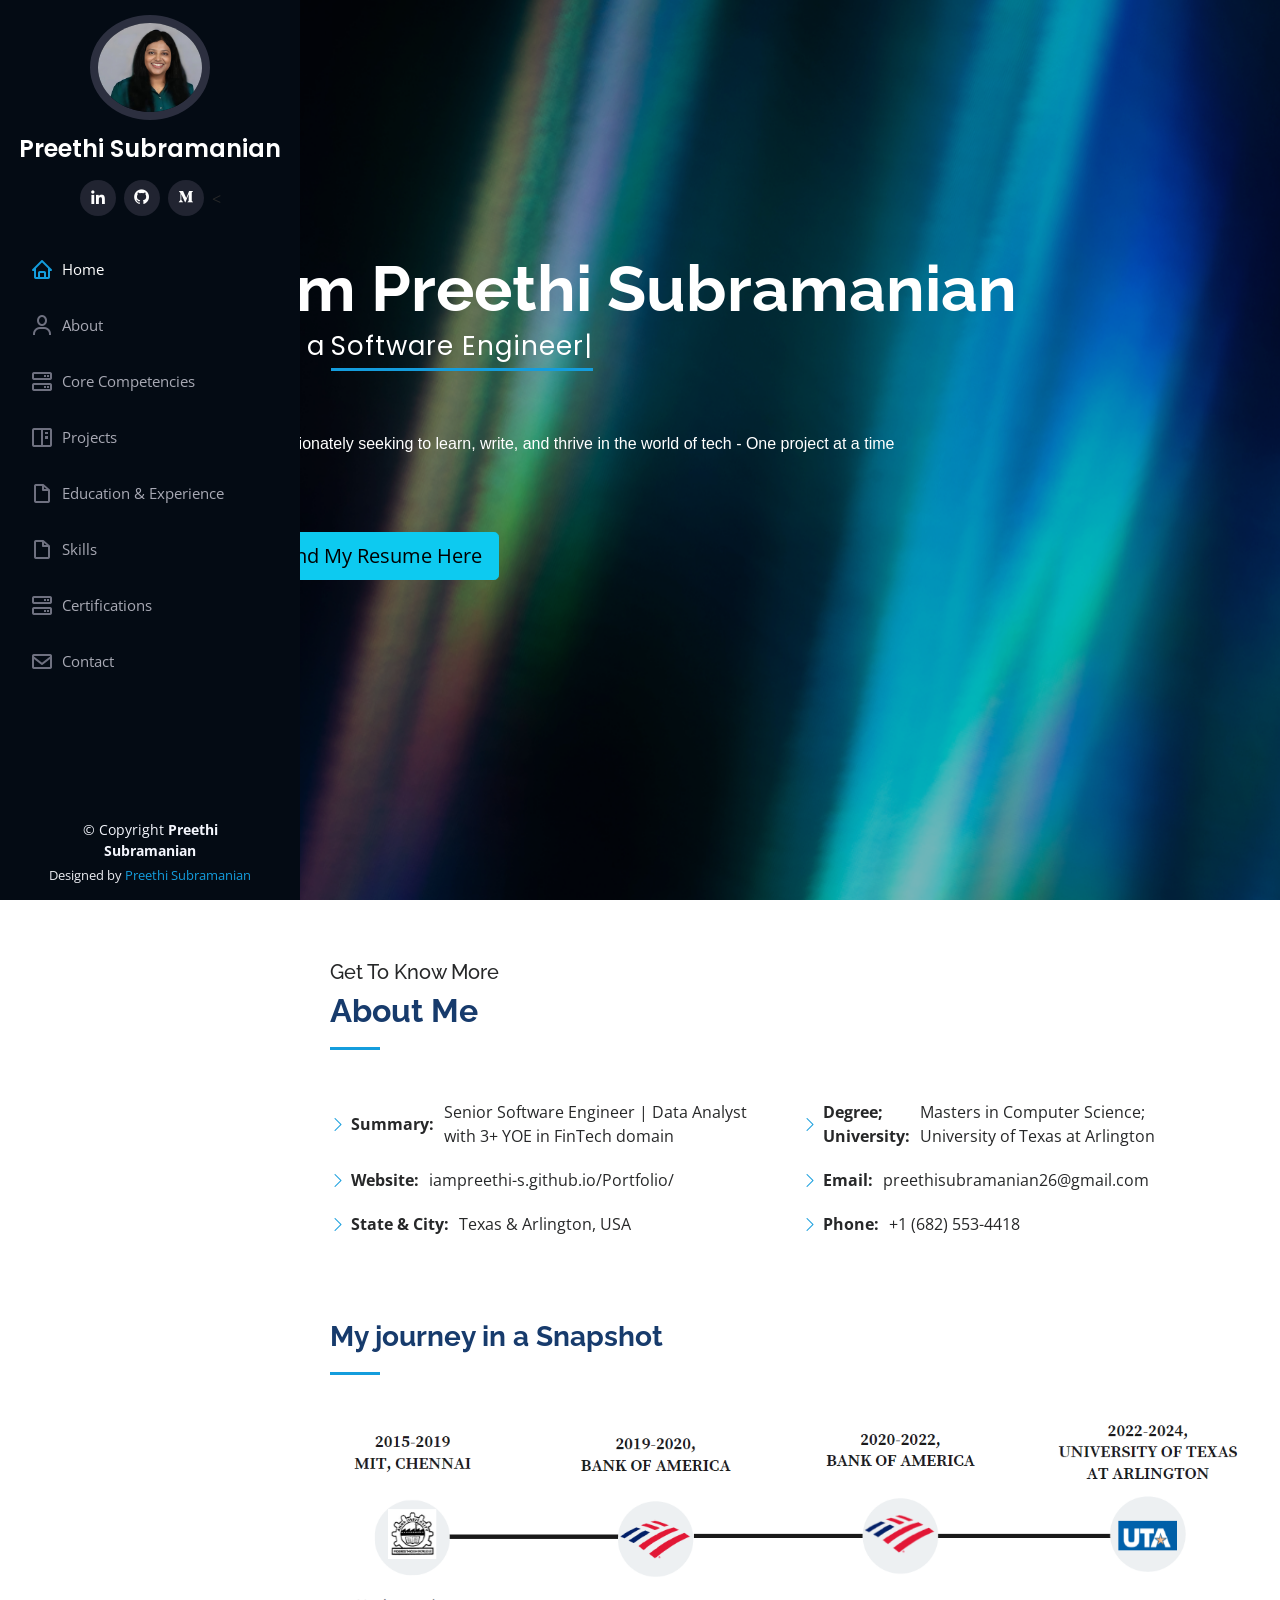
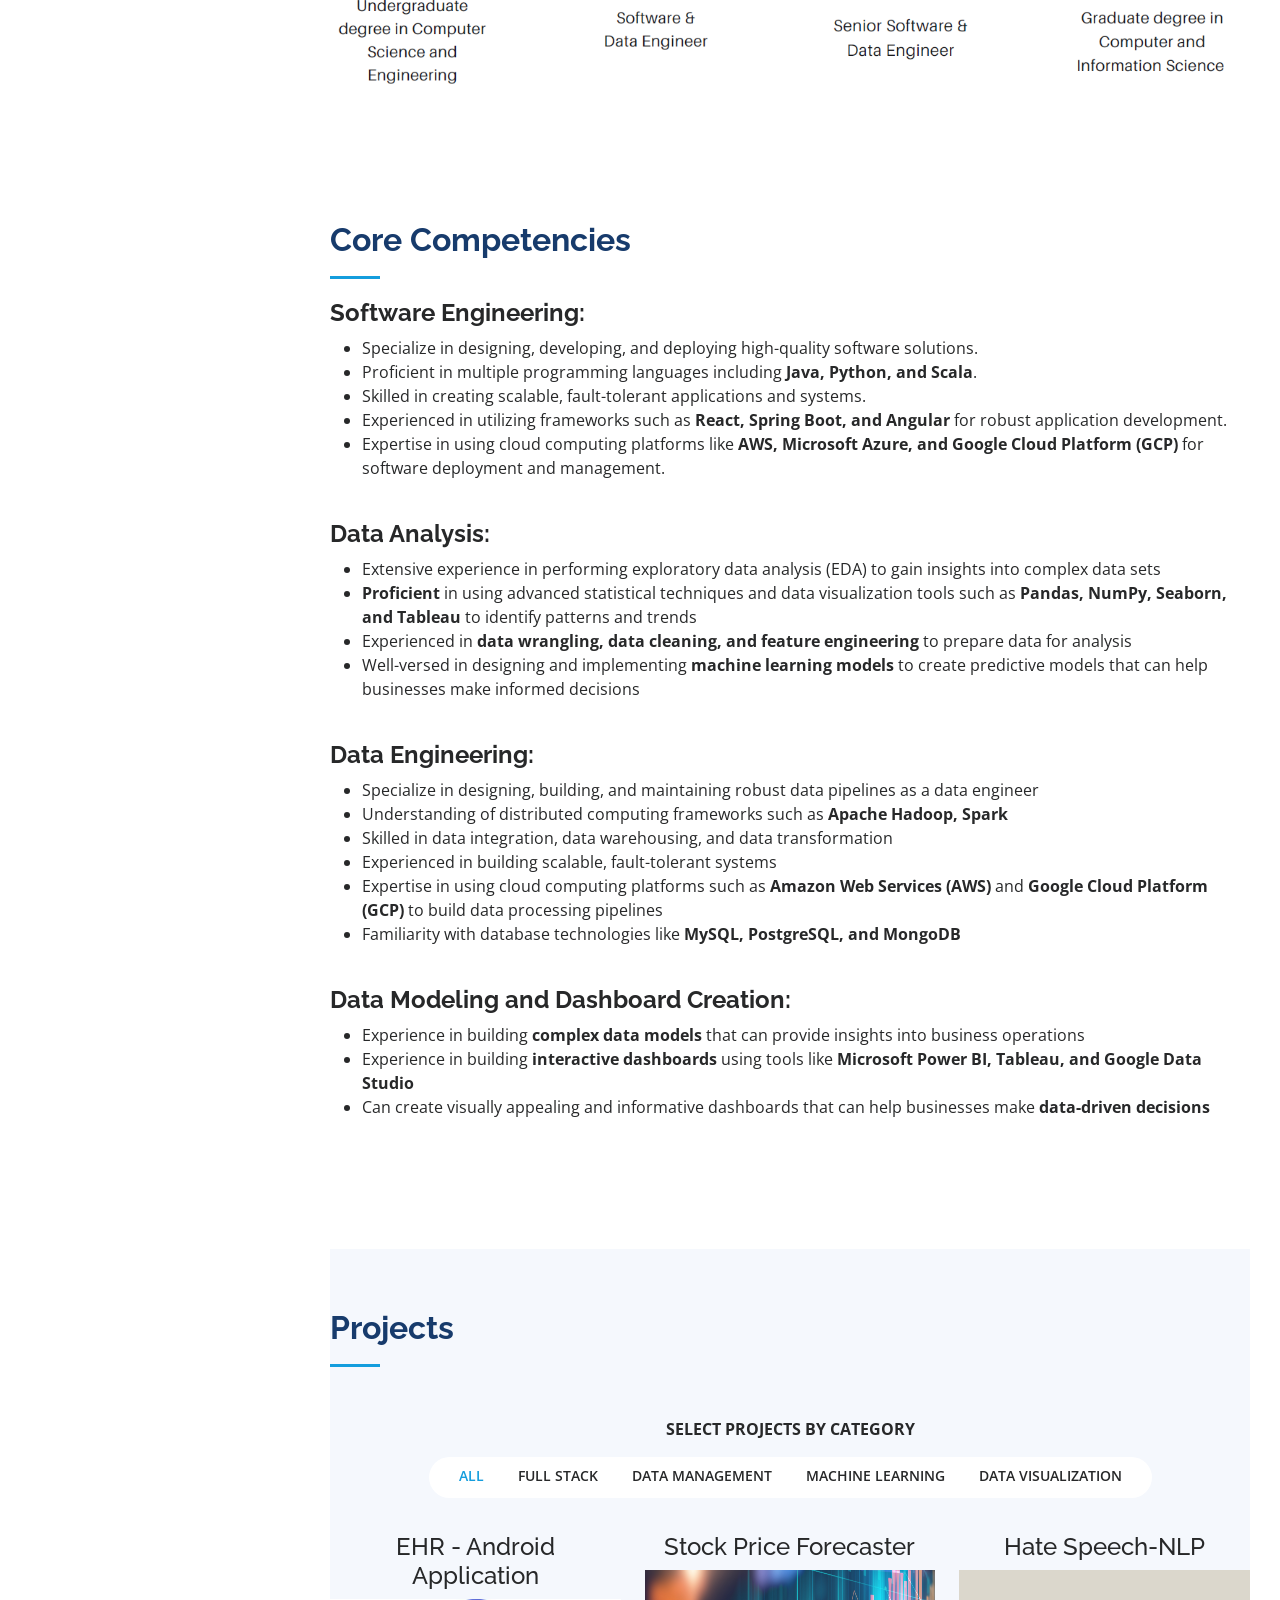
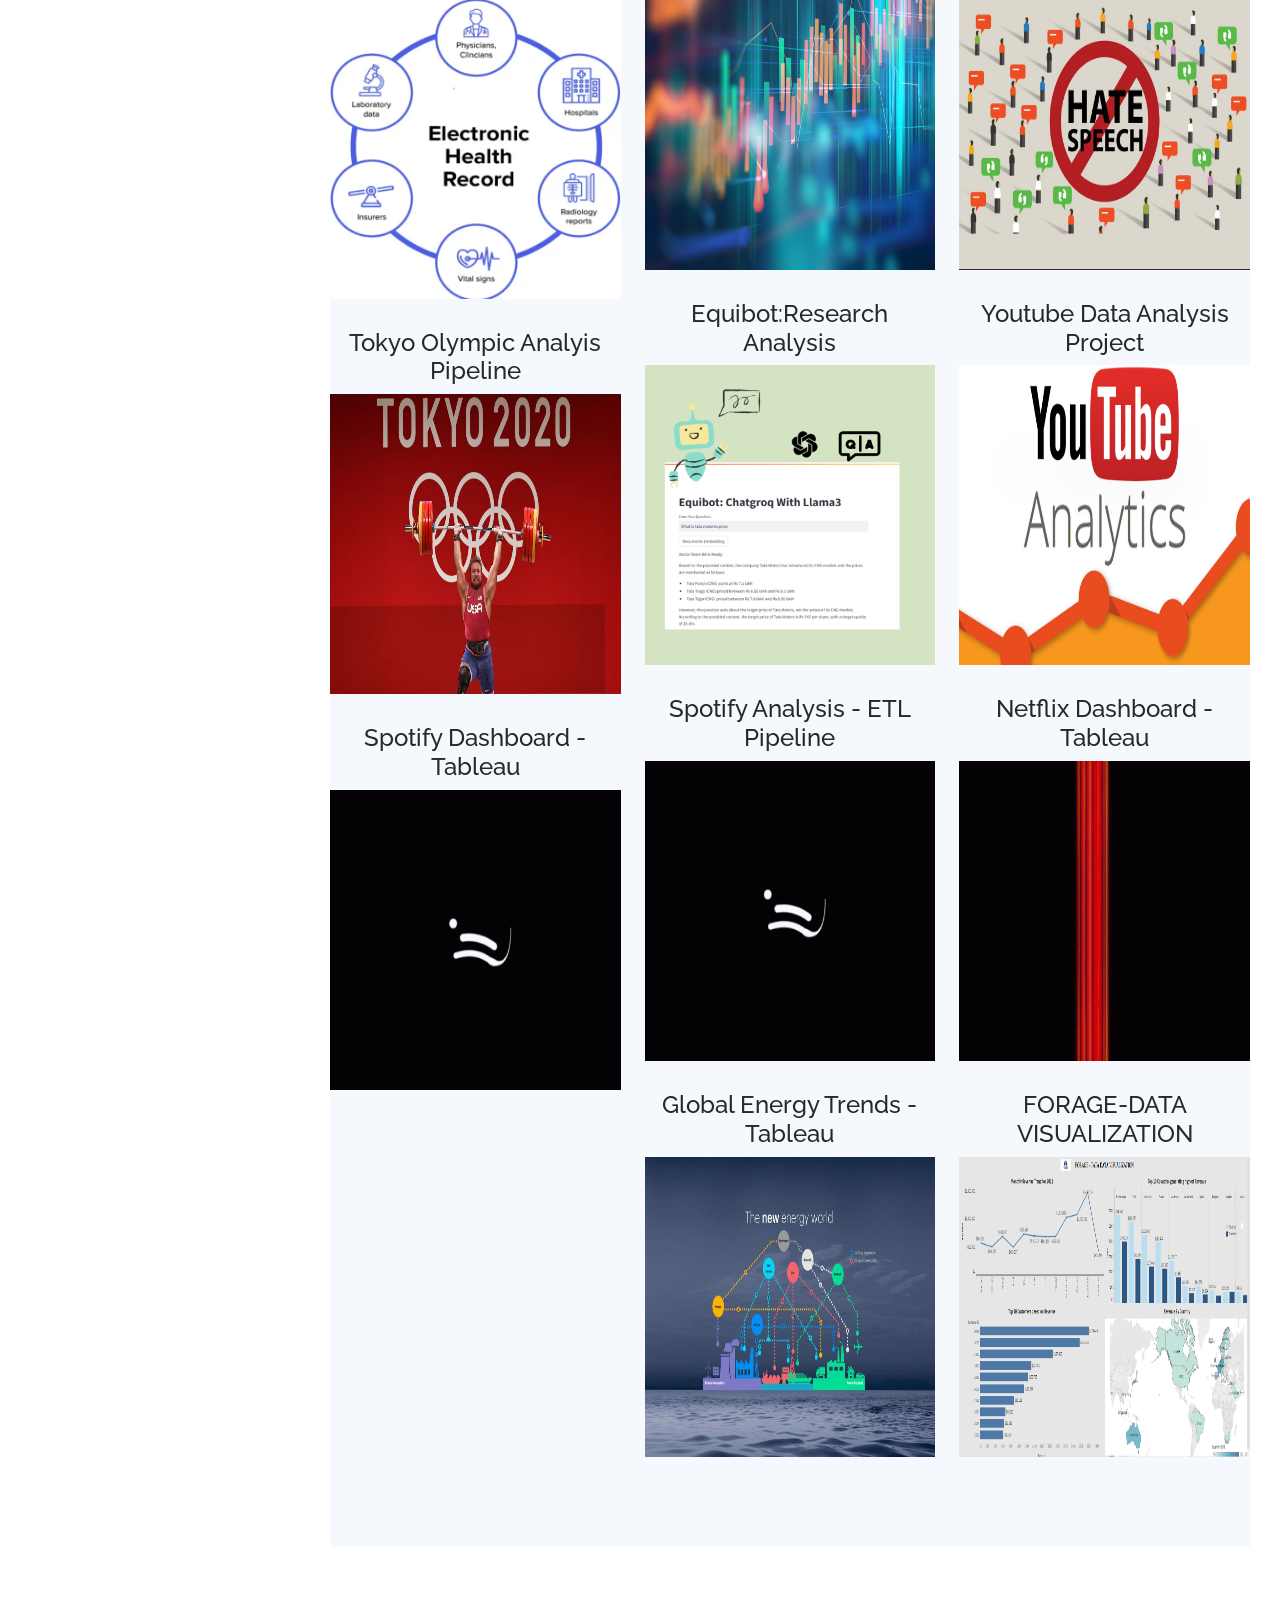
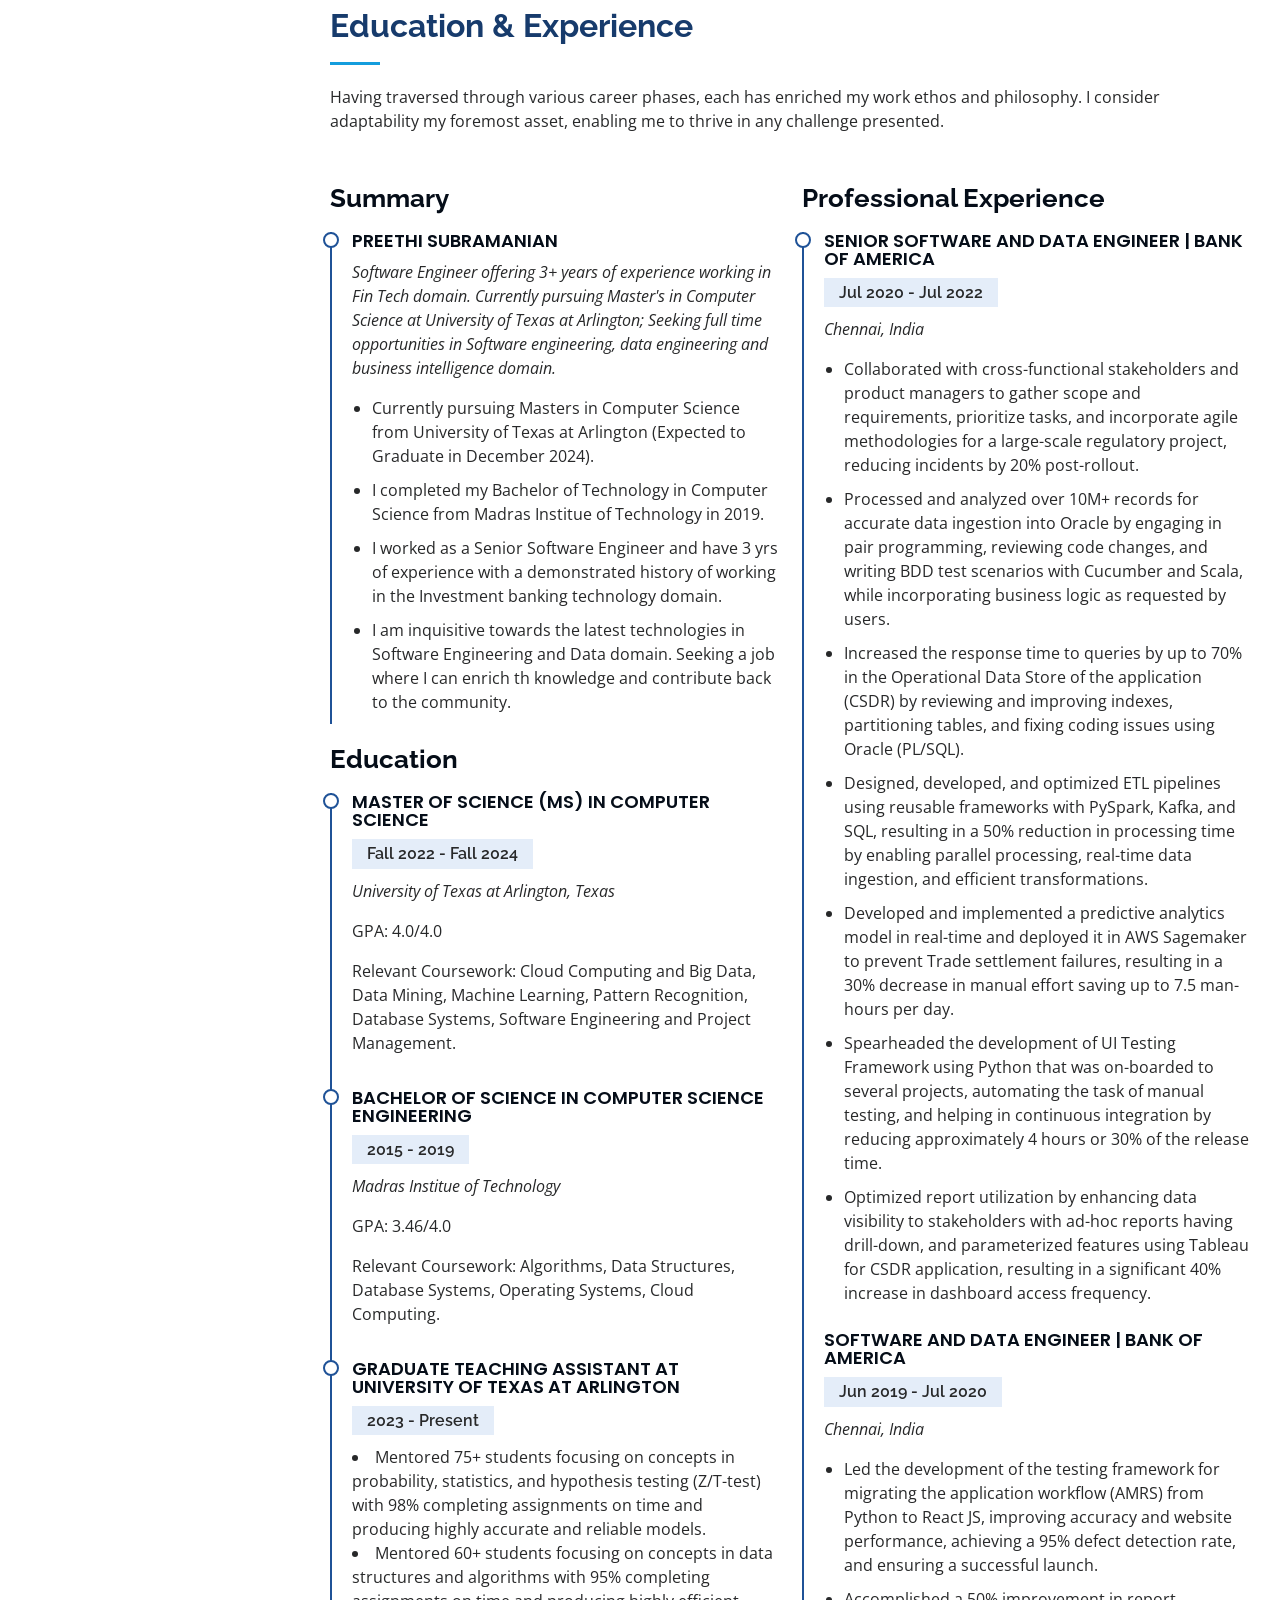
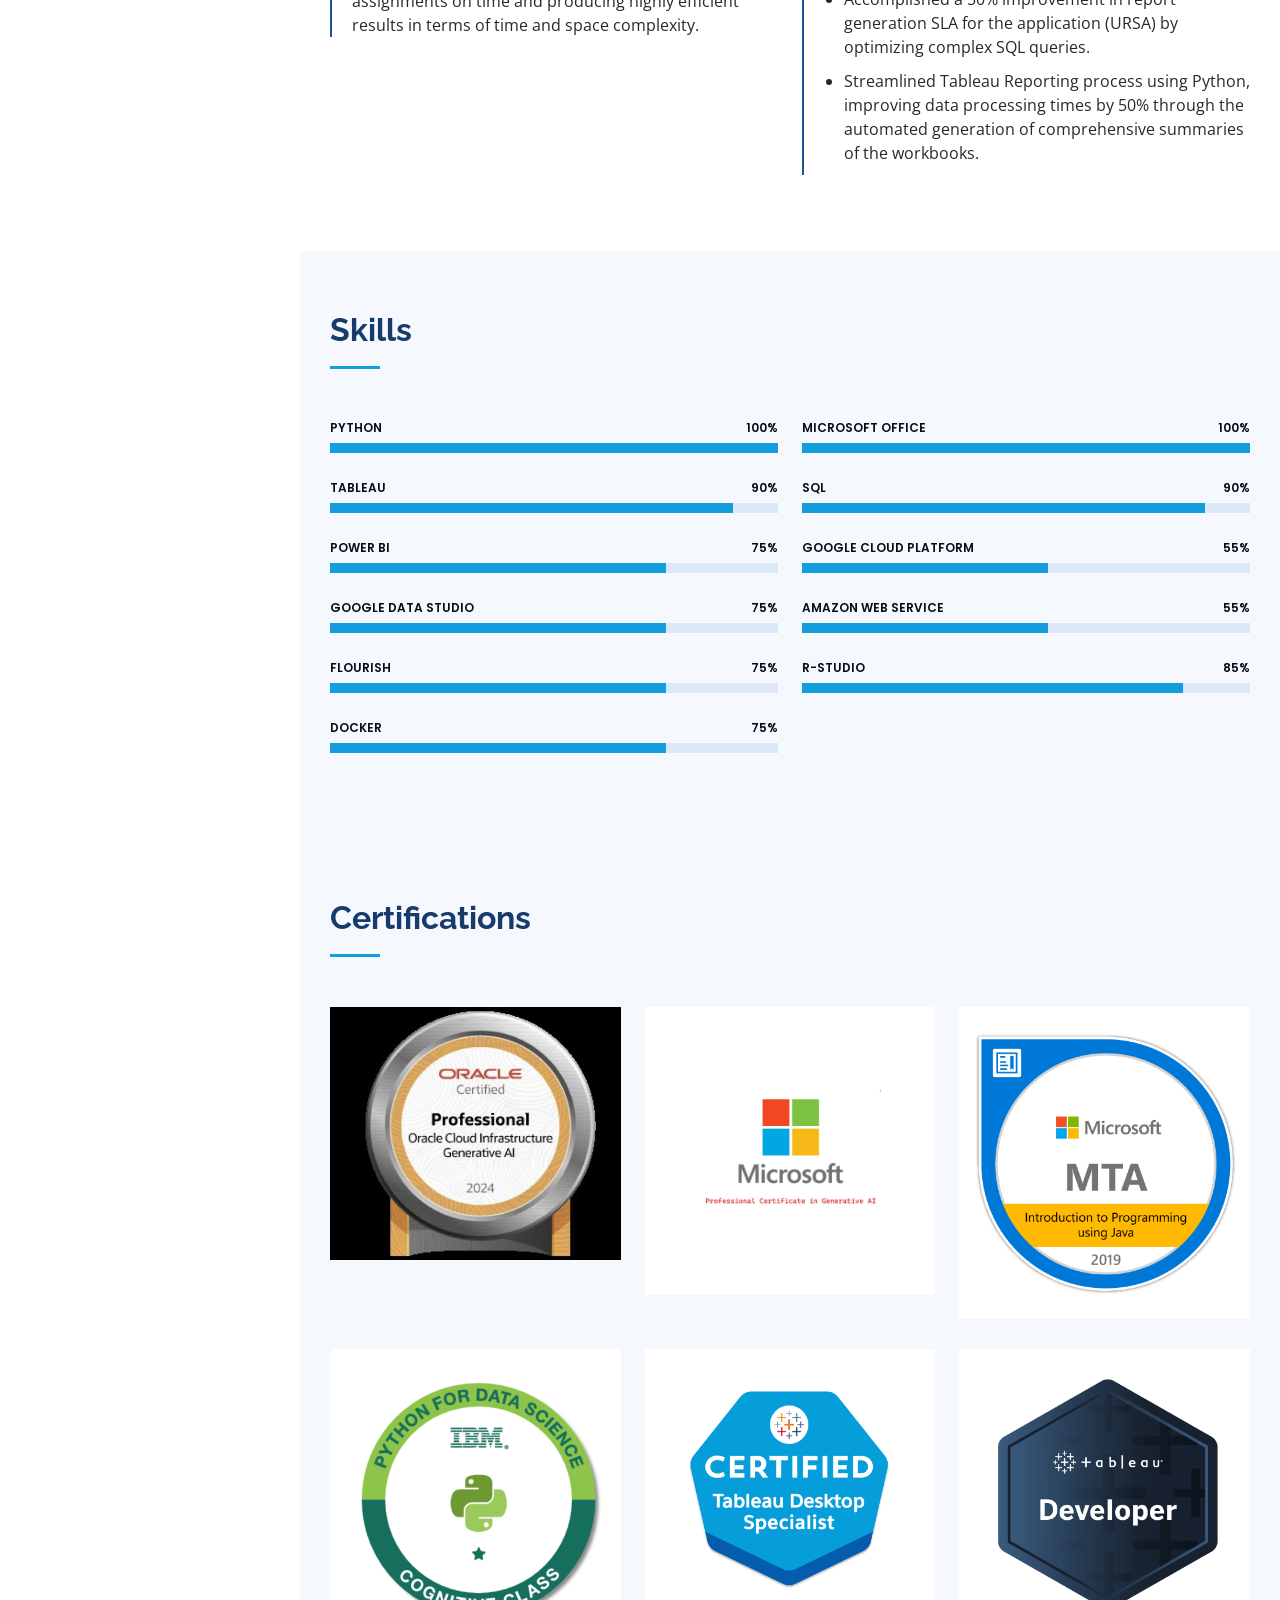
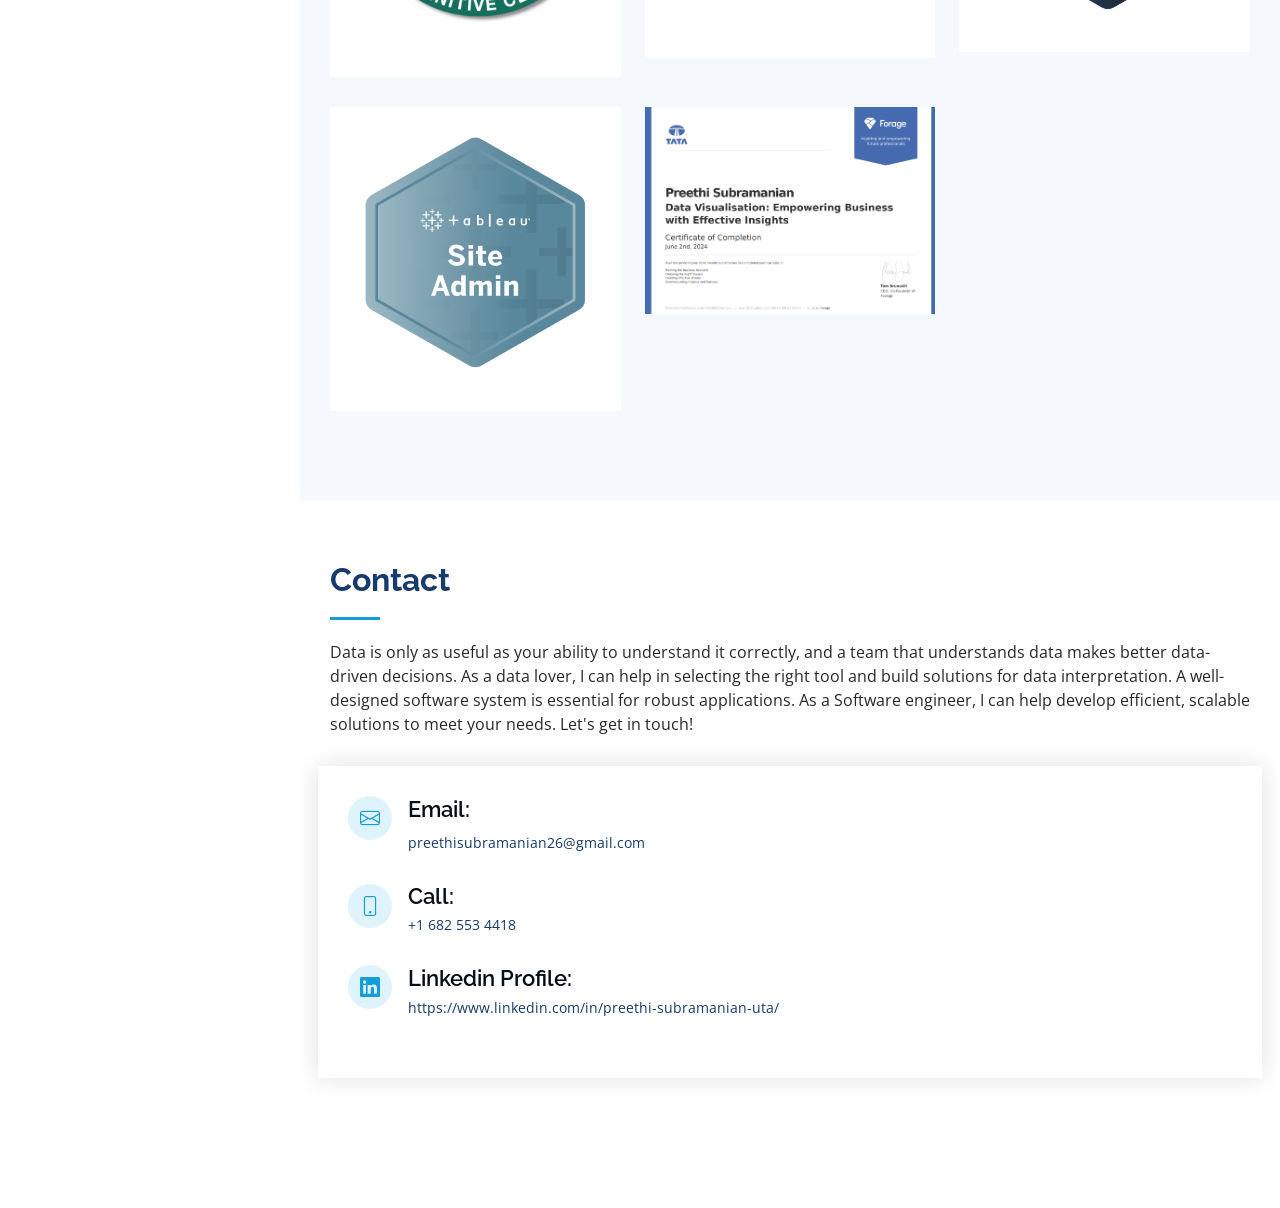
==== commit b454981a: "updated portfolio updated portfolio" ====
--- a/index.html
+++ b/index.html
@@ -665,7 +665,7 @@
             <h5>Fall 2022 - Fall 2024</h5>
             <p><em>University of Texas at Arlington, Texas</em></p>
             <p>GPA: 4.0/4.0</p>
-            <p>Relevant Coursework: Software Engineering, Software Testing, Distributed Systems, Data Mining, Data Warehouse, Business Intelligence, Machine learning and Project Management.
+            <p>Relevant Coursework: Cloud Computing and Big Data, Data Mining, Machine Learning, Pattern Recognition, Database Systems, Software Engineering and Project Management.
               </p>
           </div>
           <div class="resume-item">
@@ -675,42 +675,58 @@
             <p>GPA: 3.46/4.0</p>
             <p>Relevant Coursework: Algorithms, Data Structures, Database Systems, Operating Systems, Cloud Computing.</p>
           </div>
+
+          <div class="resume-item">
+            <h4> Graduate Teaching Assistant at University of Texas at Arlington</h4>
+            <h5>2023 - Present</h5>
+            <!-- <p><em>Madras Institue of Technology </em></p> -->
+            <!-- <p>GPA: 3.46/4.0</p> -->
+            <!-- <p>Relevant Coursework: Algorithms, Data Structures, Database Systems, Operating Systems, Cloud Computing.</p> -->
+<li>
+  Mentored 75+ students focusing on concepts in probability, statistics, and hypothesis testing (Z/T-test) with 98% completing assignments on time and producing highly accurate and reliable models.
+</li>
+<li>
+  Mentored 60+ students focusing on concepts in data structures and algorithms with 95% completing assignments on time and producing highly efficient results in terms  of time and space complexity.
+</li>
+          </div>
+
+
         </div>
         <div class="col-lg-6" data-aos="fade-up" data-aos-delay="100">
           <h3 class="resume-title">Professional Experience</h3>
           <div class="resume-item">
-            <h4>Senior Software Engineer | Bank of America</h4>
-            <h5>Oct 2021 - Jun 2022</h5>
+            <h4>Senior Software and Data Engineer | Bank of America</h4>
+            <h5>Jul 2020 - Jul 2022</h5>
             <p><em>Chennai, India</em></p>
             <ul>
-              <li>Engaged in requirements gathering, development, code deployment activities, testing, Kafka to AMPS migration and
-              Disaster server recovery testing in a group of 4 </li>
-              <li>Processed over 10 million+ records guaranteeing completion of feed ingestion into Oracle database.</li>
-              <li>Led pair programming sessions to bolster code integrity, collaborated on code review, and authored BDD feature file test
-              scenarios, guaranteeing robust code security and optimal business functionality.</li>
-              <li>Orchestrated Release Management operations for multiple projects, optimizing market flows for APAC and EMEA
-              regions.Revamped CI/CD deployment protocols, resulting in a 40% reduction in time-to-market.</li>
-              <li>Worked on reactive systems to handle trading functionalities and redesigned almost 20% code of a microservice to
-              identify malicious bank transactions.</li>
+<li>
+Collaborated with cross-functional stakeholders and product managers to gather scope and requirements, prioritize tasks, and incorporate agile methodologies for a large-scale regulatory project, reducing incidents by 20% post-rollout.
+</li>
+<li>Processed and analyzed over 10M+ records for accurate data ingestion into Oracle by engaging in pair programming, reviewing code changes, and writing BDD test scenarios with Cucumber and Scala, while incorporating business logic as requested by users.
+</li>
+<li>Increased the response time to queries by up to 70% in the Operational Data Store of the application (CSDR) by reviewing and improving indexes, partitioning tables, and fixing coding issues using Oracle (PL/SQL).
+</li>
+<li>Designed, developed, and optimized ETL pipelines using reusable frameworks with PySpark, Kafka, and SQL, resulting in a 50% reduction in processing time by enabling parallel processing, real-time data ingestion, and efficient transformations.
+</li>
+<li>Developed and implemented a predictive analytics model in real-time and deployed it in AWS Sagemaker to prevent Trade settlement failures, resulting in a 30% decrease in manual effort saving up to 7.5 man-hours per day.
+</li>
+<li>Spearheaded the development of UI Testing Framework using Python that was on-boarded to several projects, automating the task of manual testing, and helping in continuous integration by reducing approximately 4 hours or 30% of the release time.
+</li>
+<li>
+  Optimized report utilization by enhancing data visibility to stakeholders with ad-hoc reports having drill-down, and parameterized features using Tableau for CSDR application, resulting in a significant 40% increase in dashboard access frequency.
+</li>
             </ul>
-            <h4>Software Engineer | Bank of America</h4>
-            <h5>Jun 2019 - Oct 2021</h5>
+            <h4>Software and Data Engineer | Bank of America</h4>
+            <h5>Jun 2019 - Jul 2020</h5>
             <p><em>Chennai, India</em></p>
             <ul>
-              <li>Recognized for the contribution towards the migration of Internal Bank application from Python to React Js for aiding in
-                testing by improving the accuracy of the application from 75% to 85%.
-               </li>
-               <li> Accomplished application stability, reliability, and scalability as measured by performance metrics, by utilizing Gatling
-                Performance tests with Scala and Gradle.
-                </li>
-                <li>Leveraged Agile methodology and JIRA for end-to-end project management, utilizing user stories to facilitate continuous
-                improvement and progress tracking, resulting in 20% increased productivity and 15% faster delivery of goal-aligned
-                projects.
-                
-                </li>
+              <li>Led the development of the testing framework for migrating the application workflow (AMRS) from Python to React JS, improving accuracy and website performance, achieving a 95% defect detection rate, and ensuring a successful launch.
+              </li>
+              <li>
+                Accomplished a 50% improvement in report generation SLA for the application (URSA) by optimizing complex SQL queries.
+              </li>
                 <li>
-                  Led collaboration with DBA and Windows teams and updated HTTPS server certificates in SSRS and Web app servers,
-                fortifying information security and ensuring regulatory compliance for application in Production environment.
+                  Streamlined Tableau Reporting process using Python, improving data processing times by 50% through the automated generation of comprehensive summaries of the workbooks.
                 </li>
             </ul>
           </div>
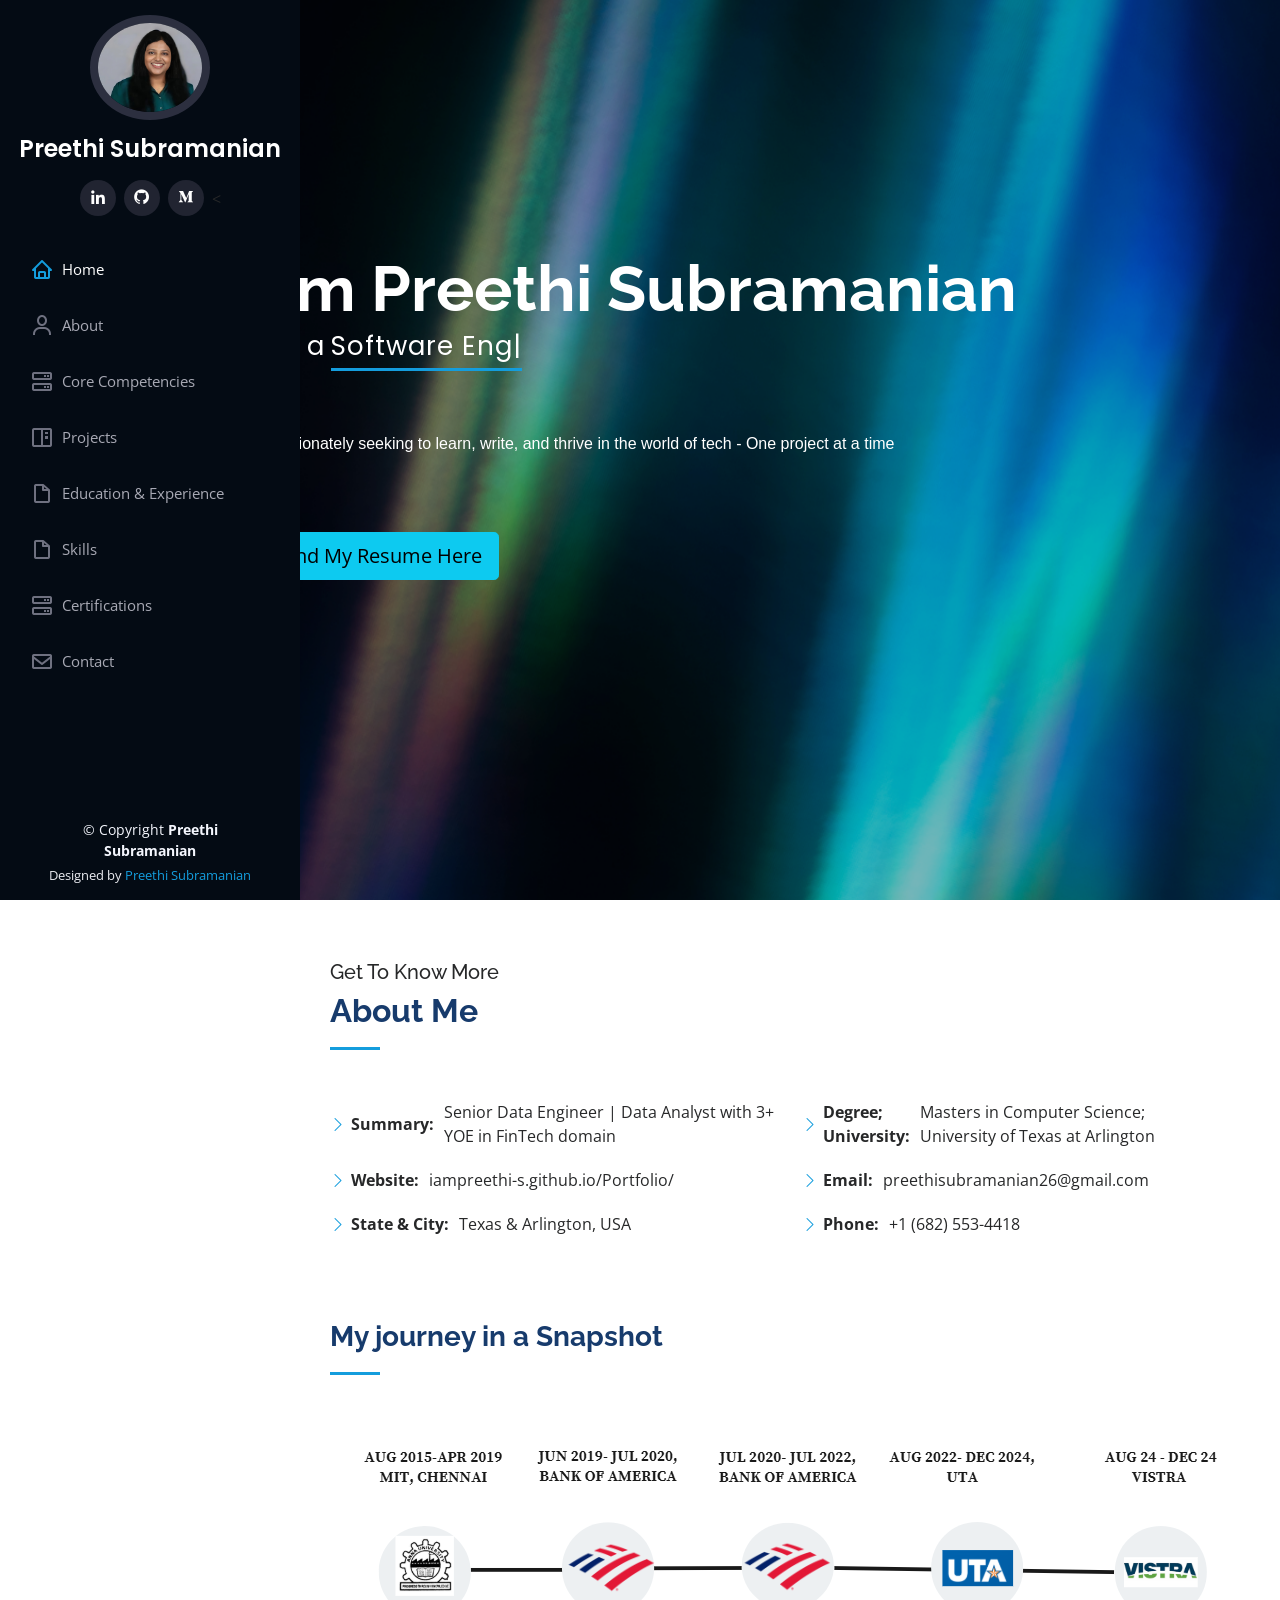
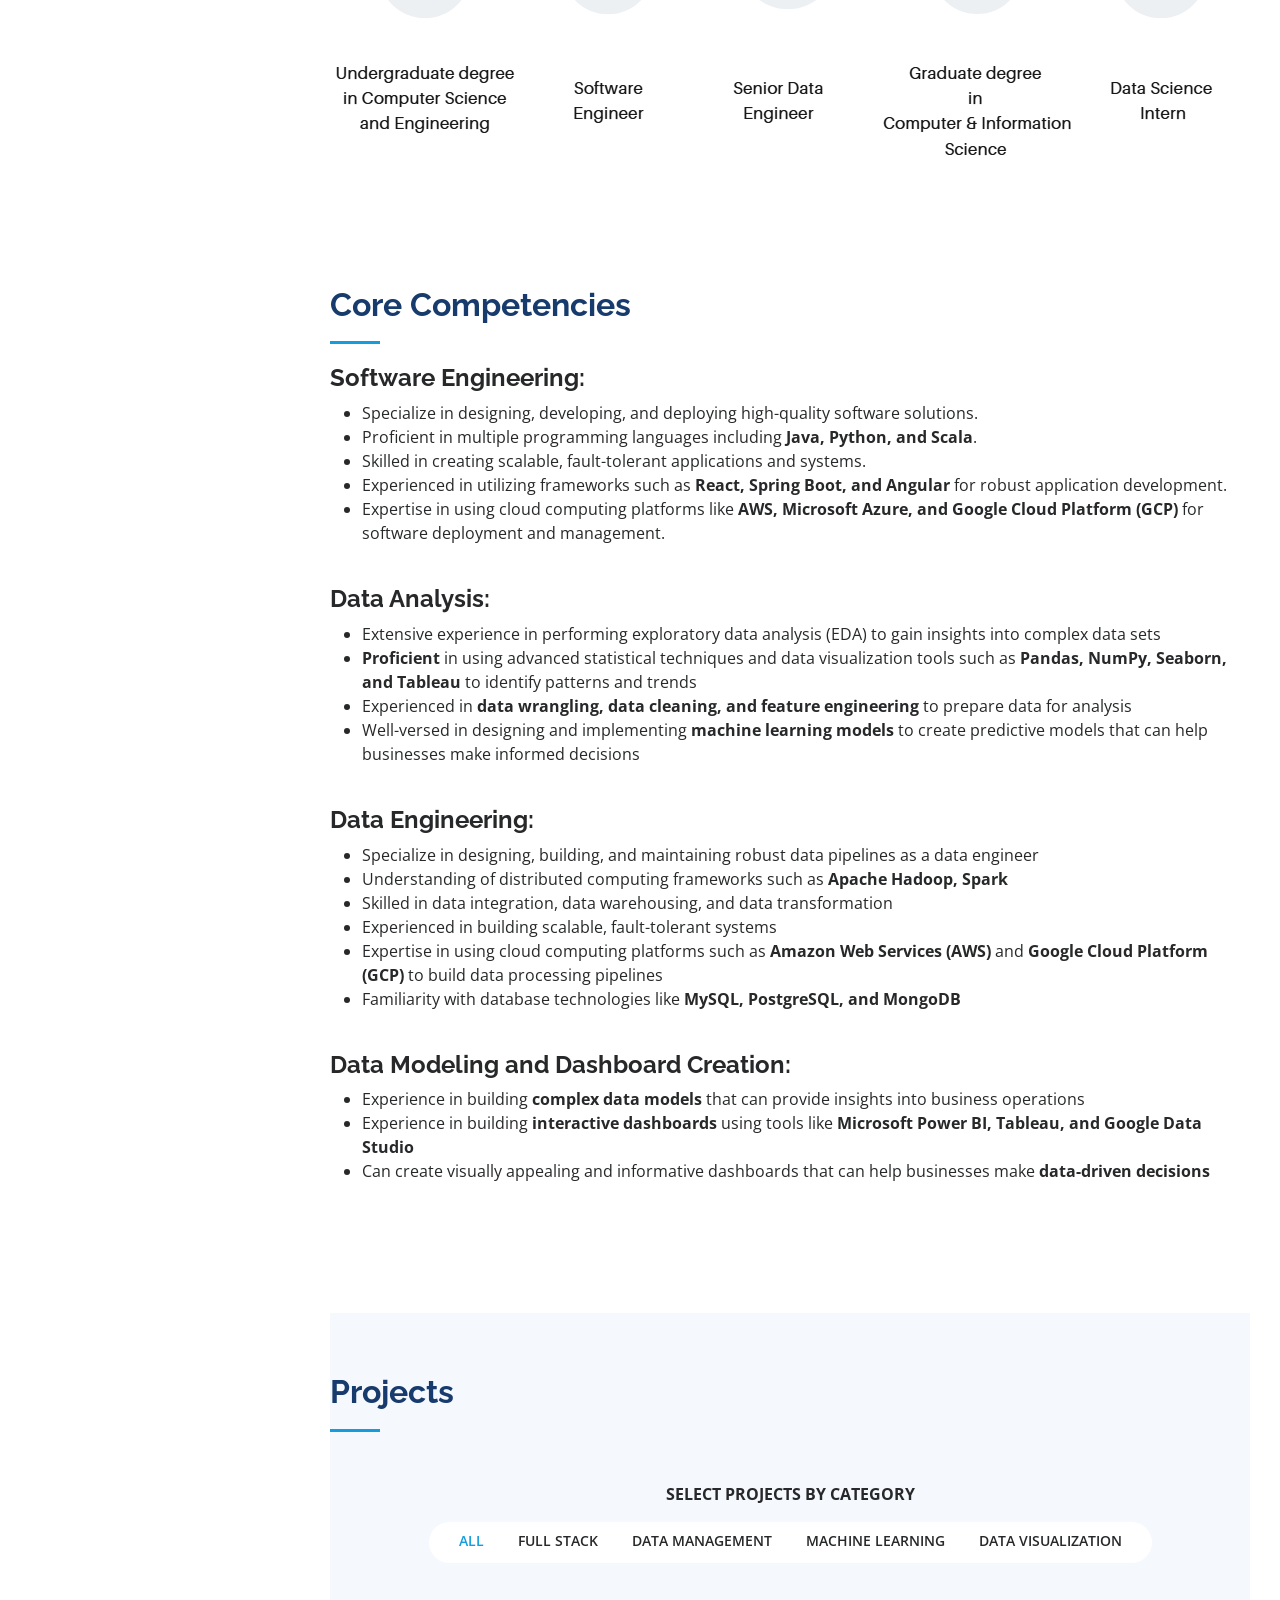
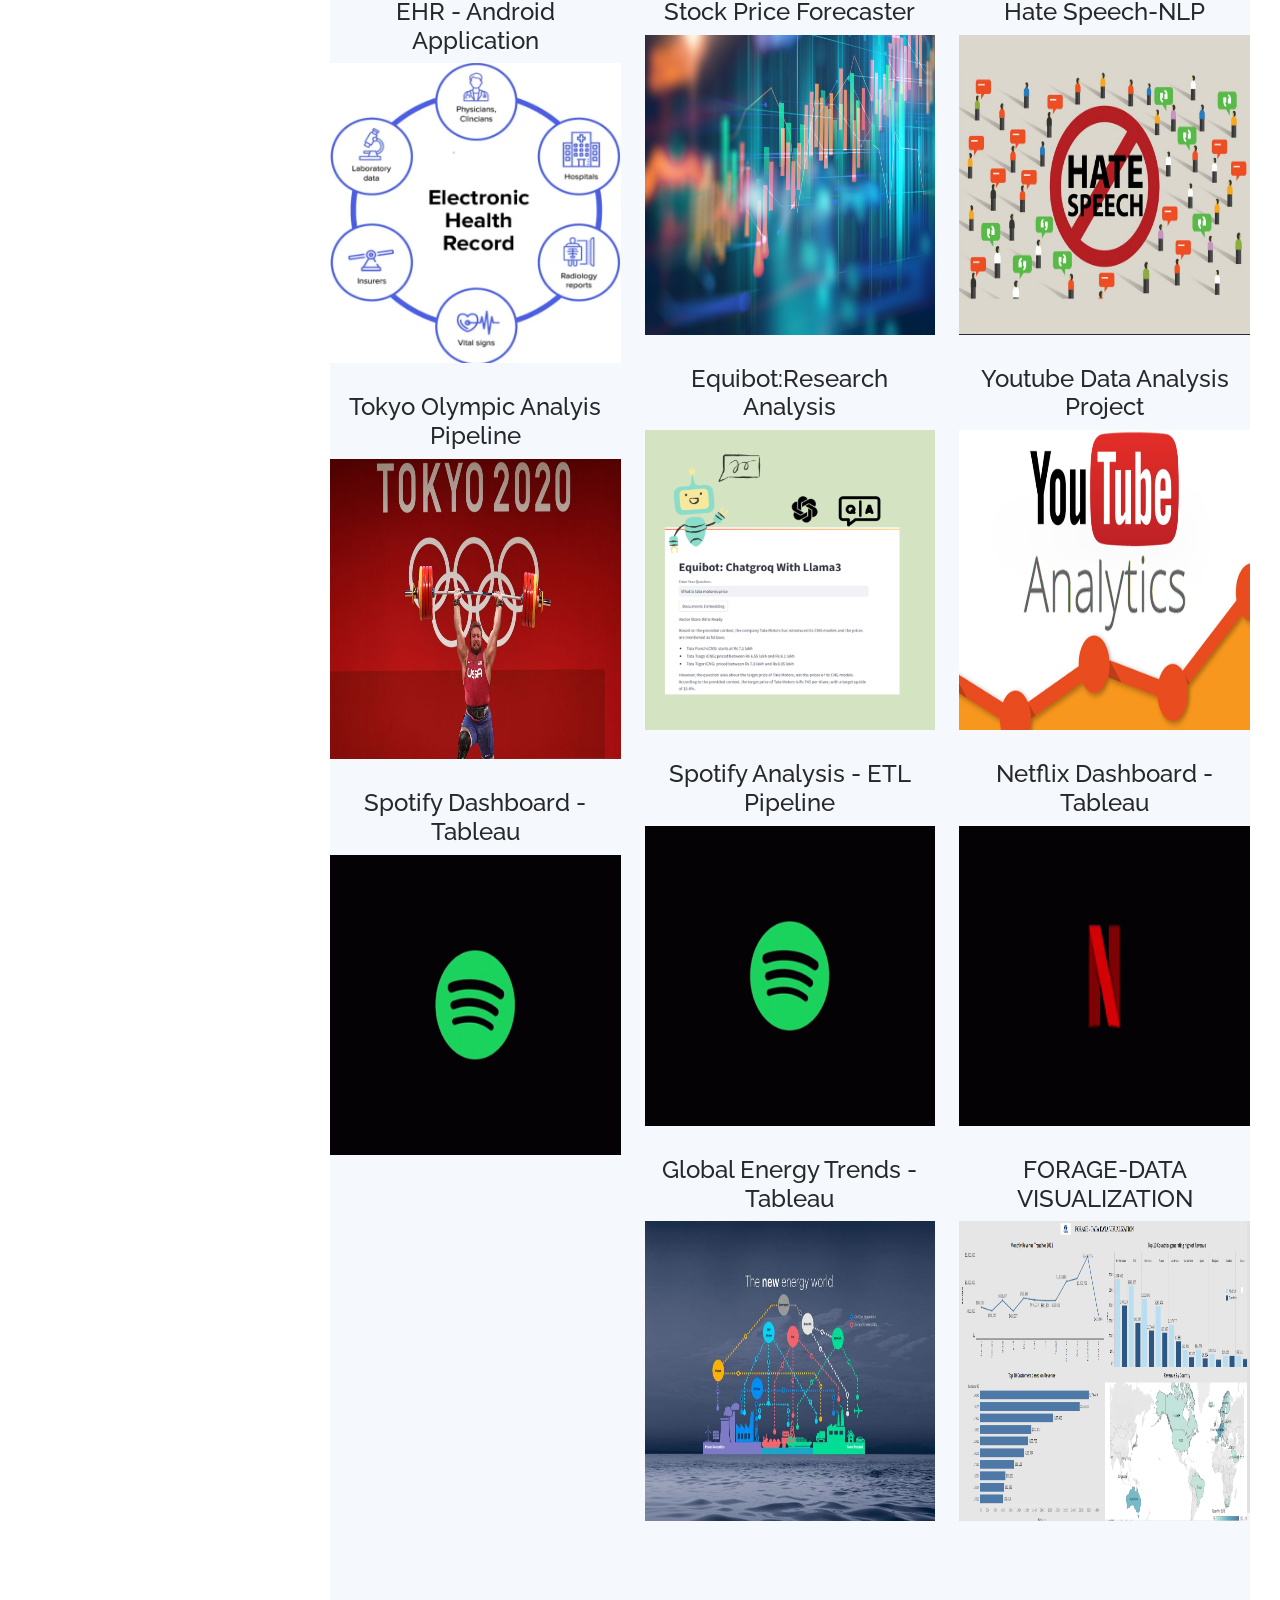
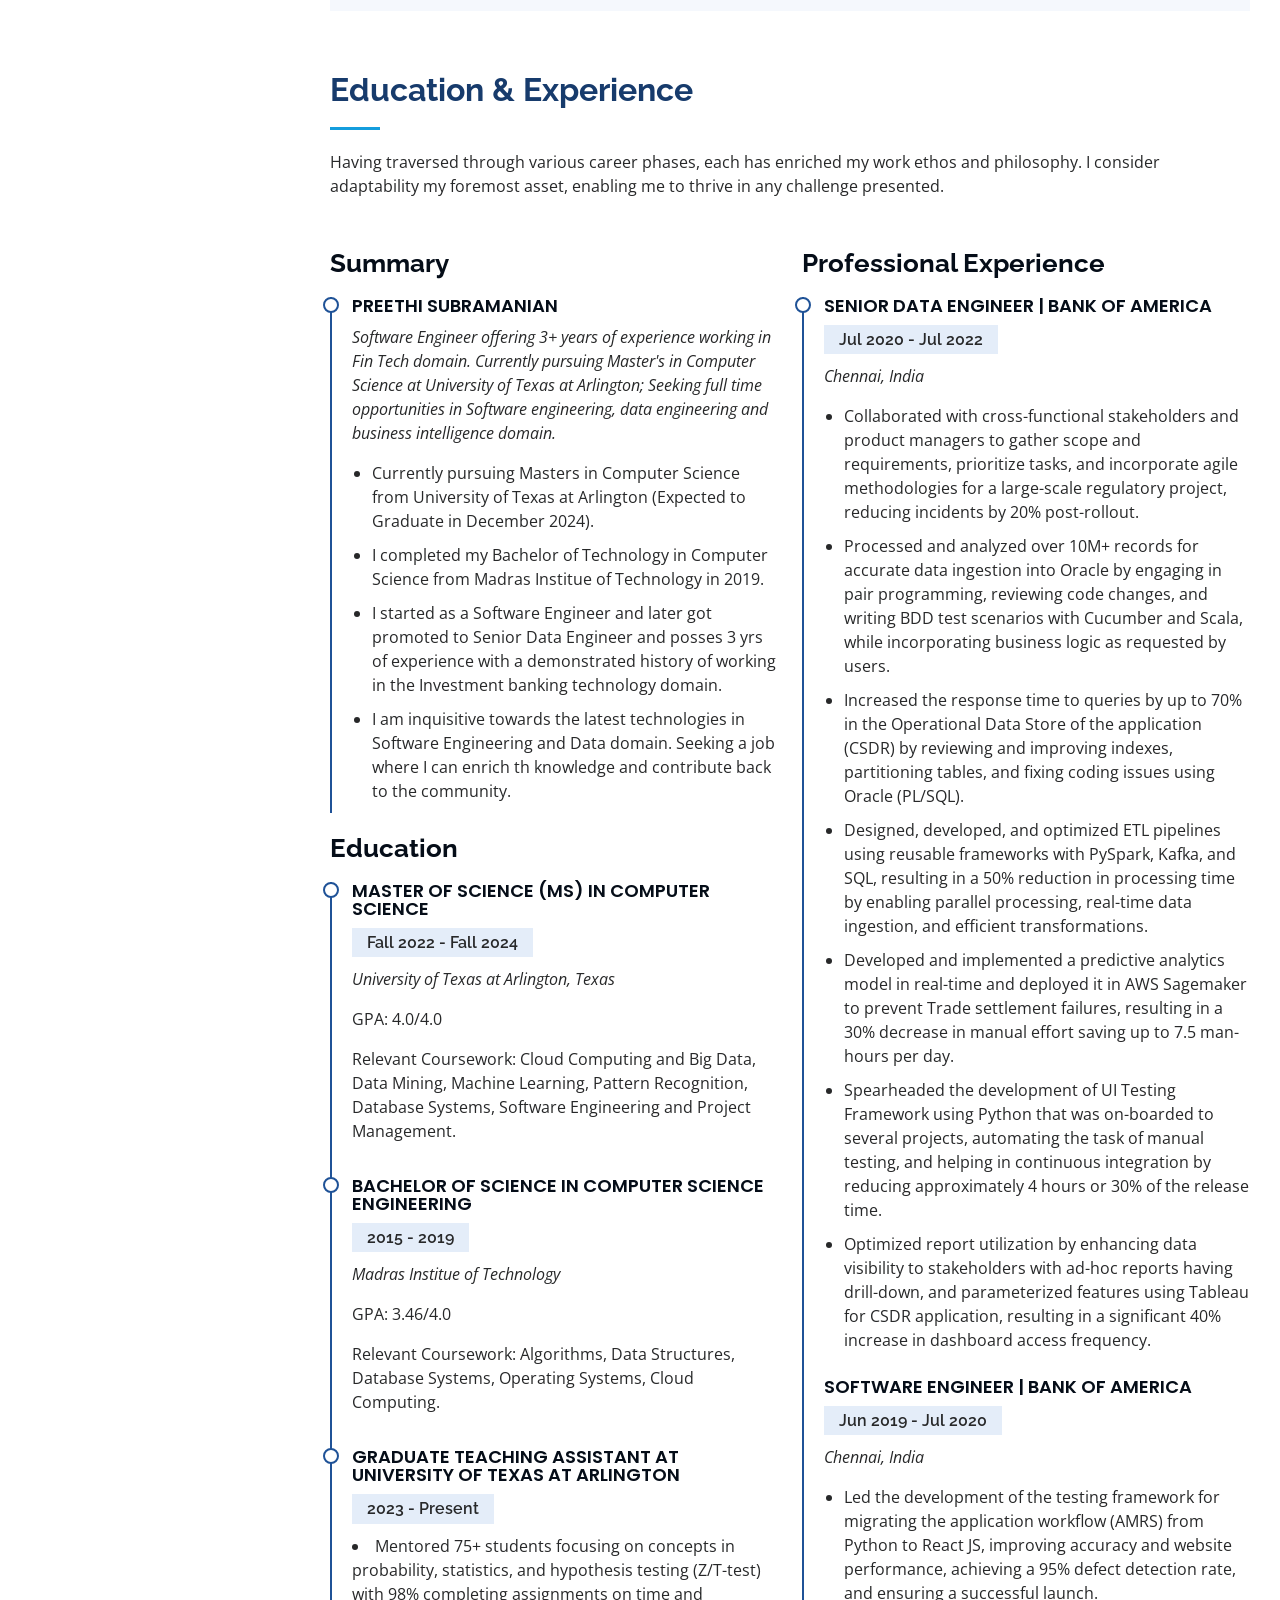
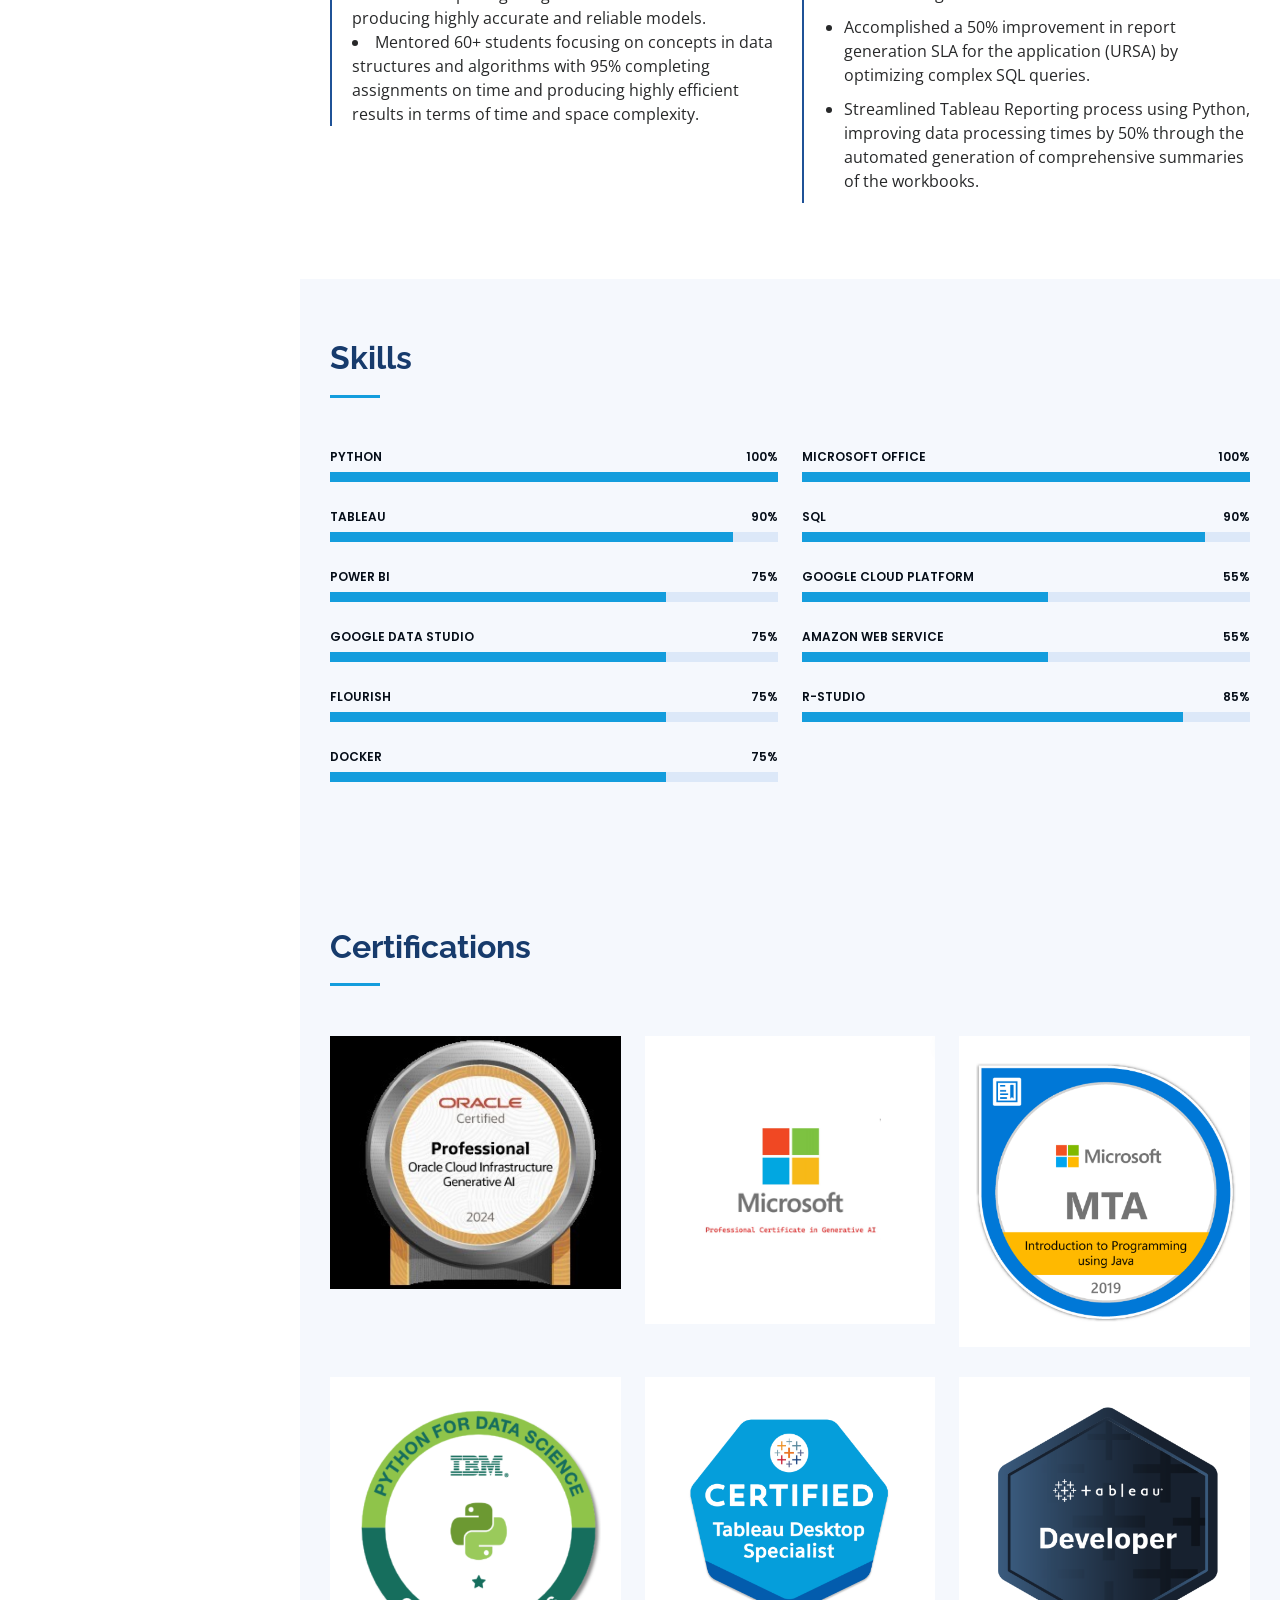
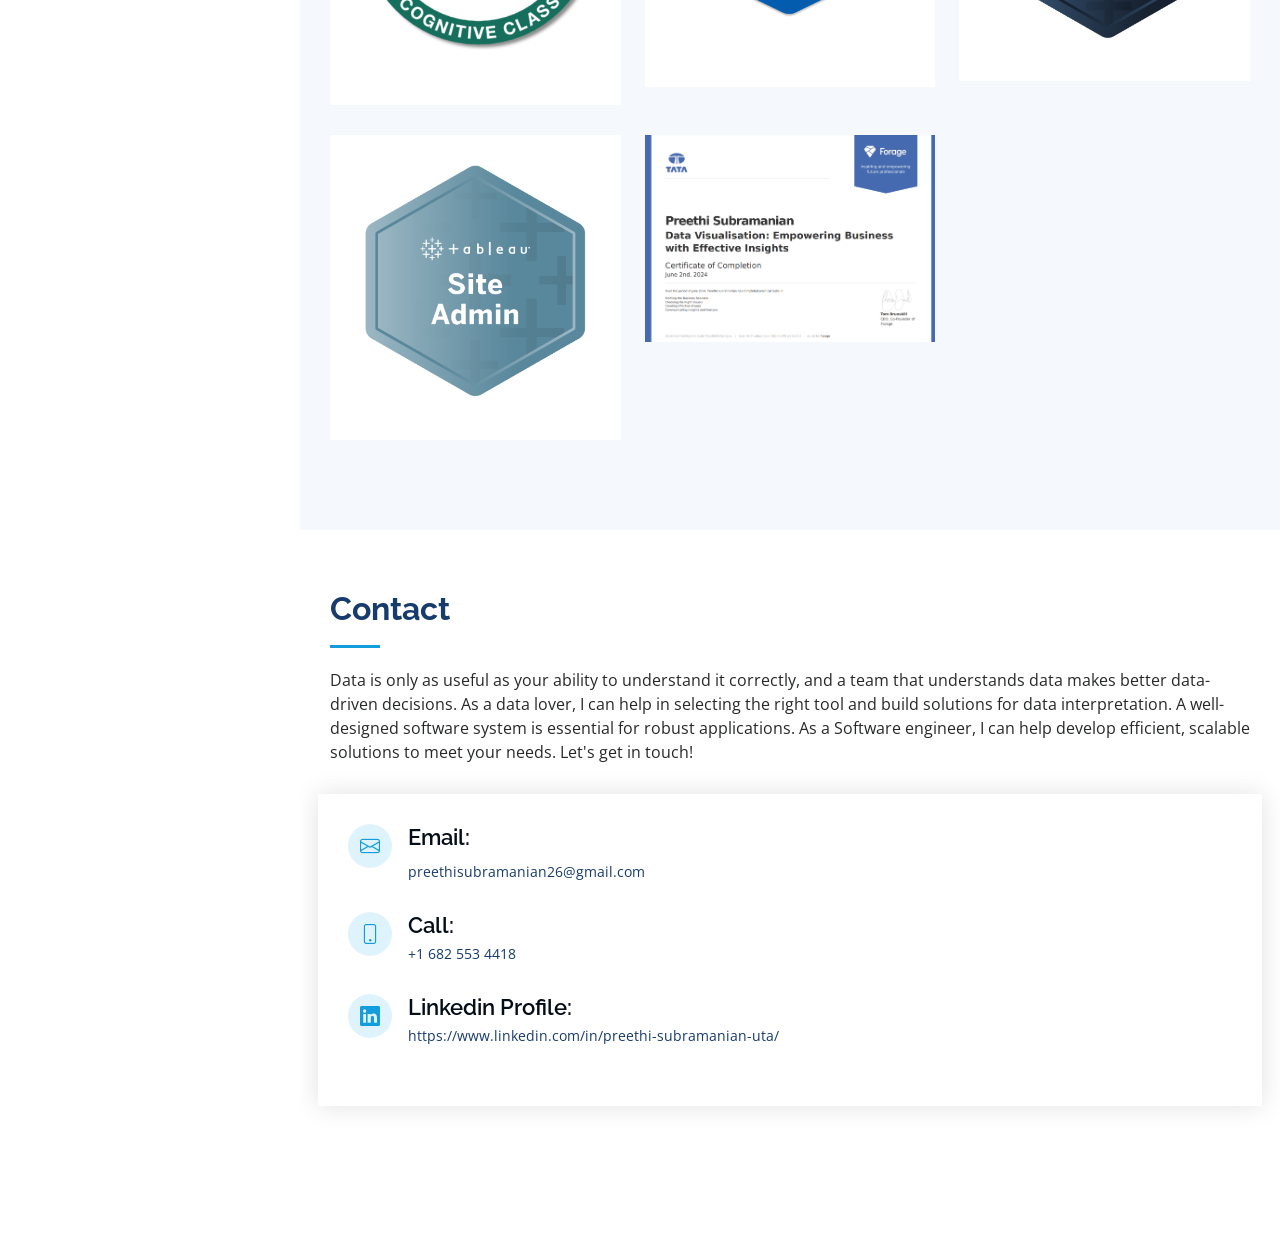
==== commit 72d5723c: "updated portfolio updated portfolio" ====
--- a/index.html
+++ b/index.html
@@ -88,7 +88,7 @@
               <div class="section-title"> -->
       <a class = "btn btn-info btn-lg"
       aria-disabled="true"
-         href ="https://drive.google.com/file/d/1fe1ap85isj2zHFv3DFnrZXSUi13Ztfxe/view?usp=sharing">
+         href ="https://drive.google.com/file/d/14M8LcIQHx5NbwbK5BhVF87gU1uLSpxpb/view?usp=sharing">
          Find My Resume Here <i class="fa fa-download"></i></a>   
             <!-- </div>  -->
           </div>
@@ -113,7 +113,7 @@
             <div class="row">
               <div class="col-lg-6">
                 <ul>
-                  <li><i class="bi bi-chevron-right"></i> <strong>Summary:</strong> <span> Senior Software Engineer | Data Analyst with 3+ YOE in FinTech domain </span></li>
+                  <li><i class="bi bi-chevron-right"></i> <strong>Summary:</strong> <span> Senior Data Engineer | Data Analyst with 3+ YOE in FinTech domain </span></li>
                   <li><i class="bi bi-chevron-right"></i> <strong>Website:</strong> <span>iampreethi-s.github.io/Portfolio/</span></li>
                   <li><i class="bi bi-chevron-right"></i> <strong>State & City:</strong> <span>Texas & Arlington, USA</span></li>
                 </ul>
@@ -650,7 +650,7 @@
           <li>
             I completed my Bachelor of Technology in Computer Science from Madras Institue of Technology in 2019.
           </li>
-          <li>I worked as a Senior Software Engineer and have 3 yrs of experience with a demonstrated history of working in the Investment banking technology domain.
+          <li>I started as a Software Engineer and later got promoted to Senior Data Engineer and posses 3 yrs of experience with a demonstrated history of working in the Investment banking technology domain.
           </li>
           <li>
             I am inquisitive towards the latest technologies in Software Engineering and Data domain. Seeking a job where I can
@@ -695,7 +695,7 @@
         <div class="col-lg-6" data-aos="fade-up" data-aos-delay="100">
           <h3 class="resume-title">Professional Experience</h3>
           <div class="resume-item">
-            <h4>Senior Software and Data Engineer | Bank of America</h4>
+            <h4>Senior Data Engineer | Bank of America</h4>
             <h5>Jul 2020 - Jul 2022</h5>
             <p><em>Chennai, India</em></p>
             <ul>
@@ -716,7 +716,7 @@
   Optimized report utilization by enhancing data visibility to stakeholders with ad-hoc reports having drill-down, and parameterized features using Tableau for CSDR application, resulting in a significant 40% increase in dashboard access frequency.
 </li>
             </ul>
-            <h4>Software and Data Engineer | Bank of America</h4>
+            <h4>Software Engineer | Bank of America</h4>
             <h5>Jun 2019 - Jul 2020</h5>
             <p><em>Chennai, India</em></p>
             <ul>
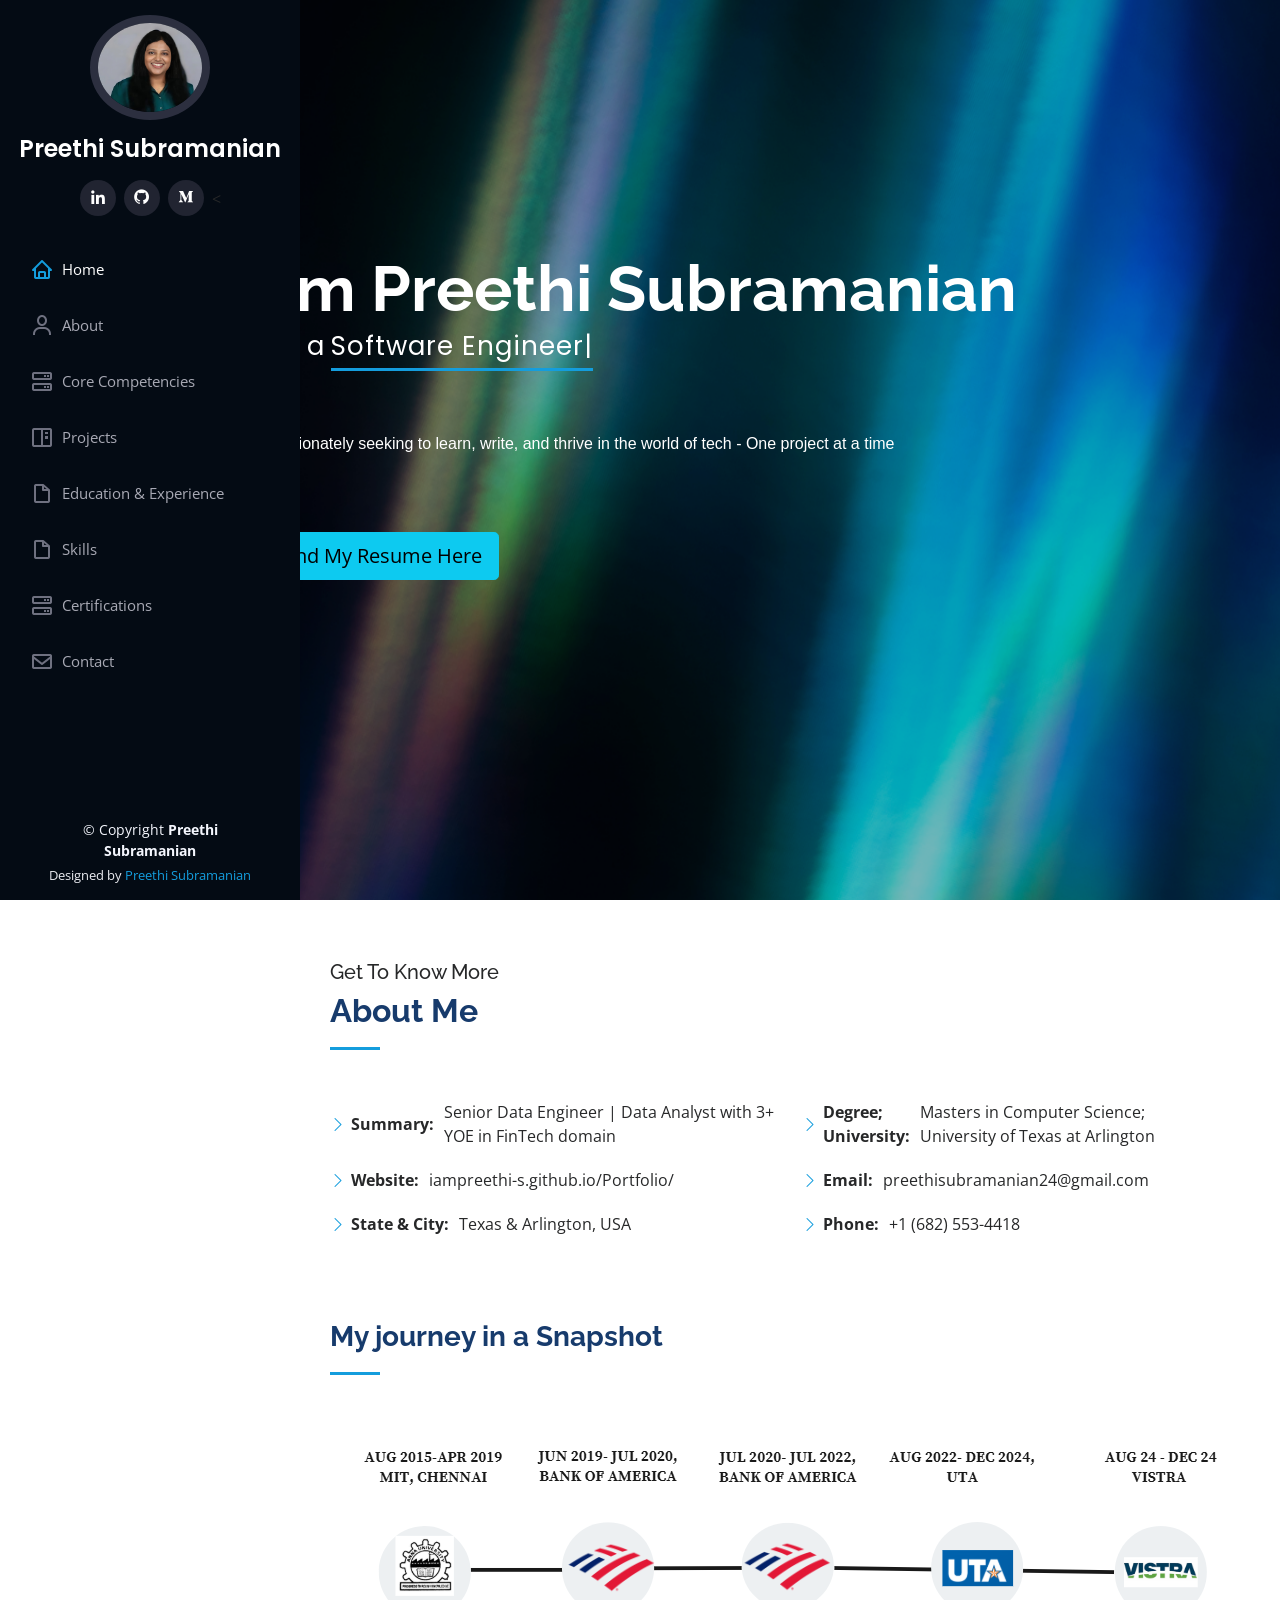
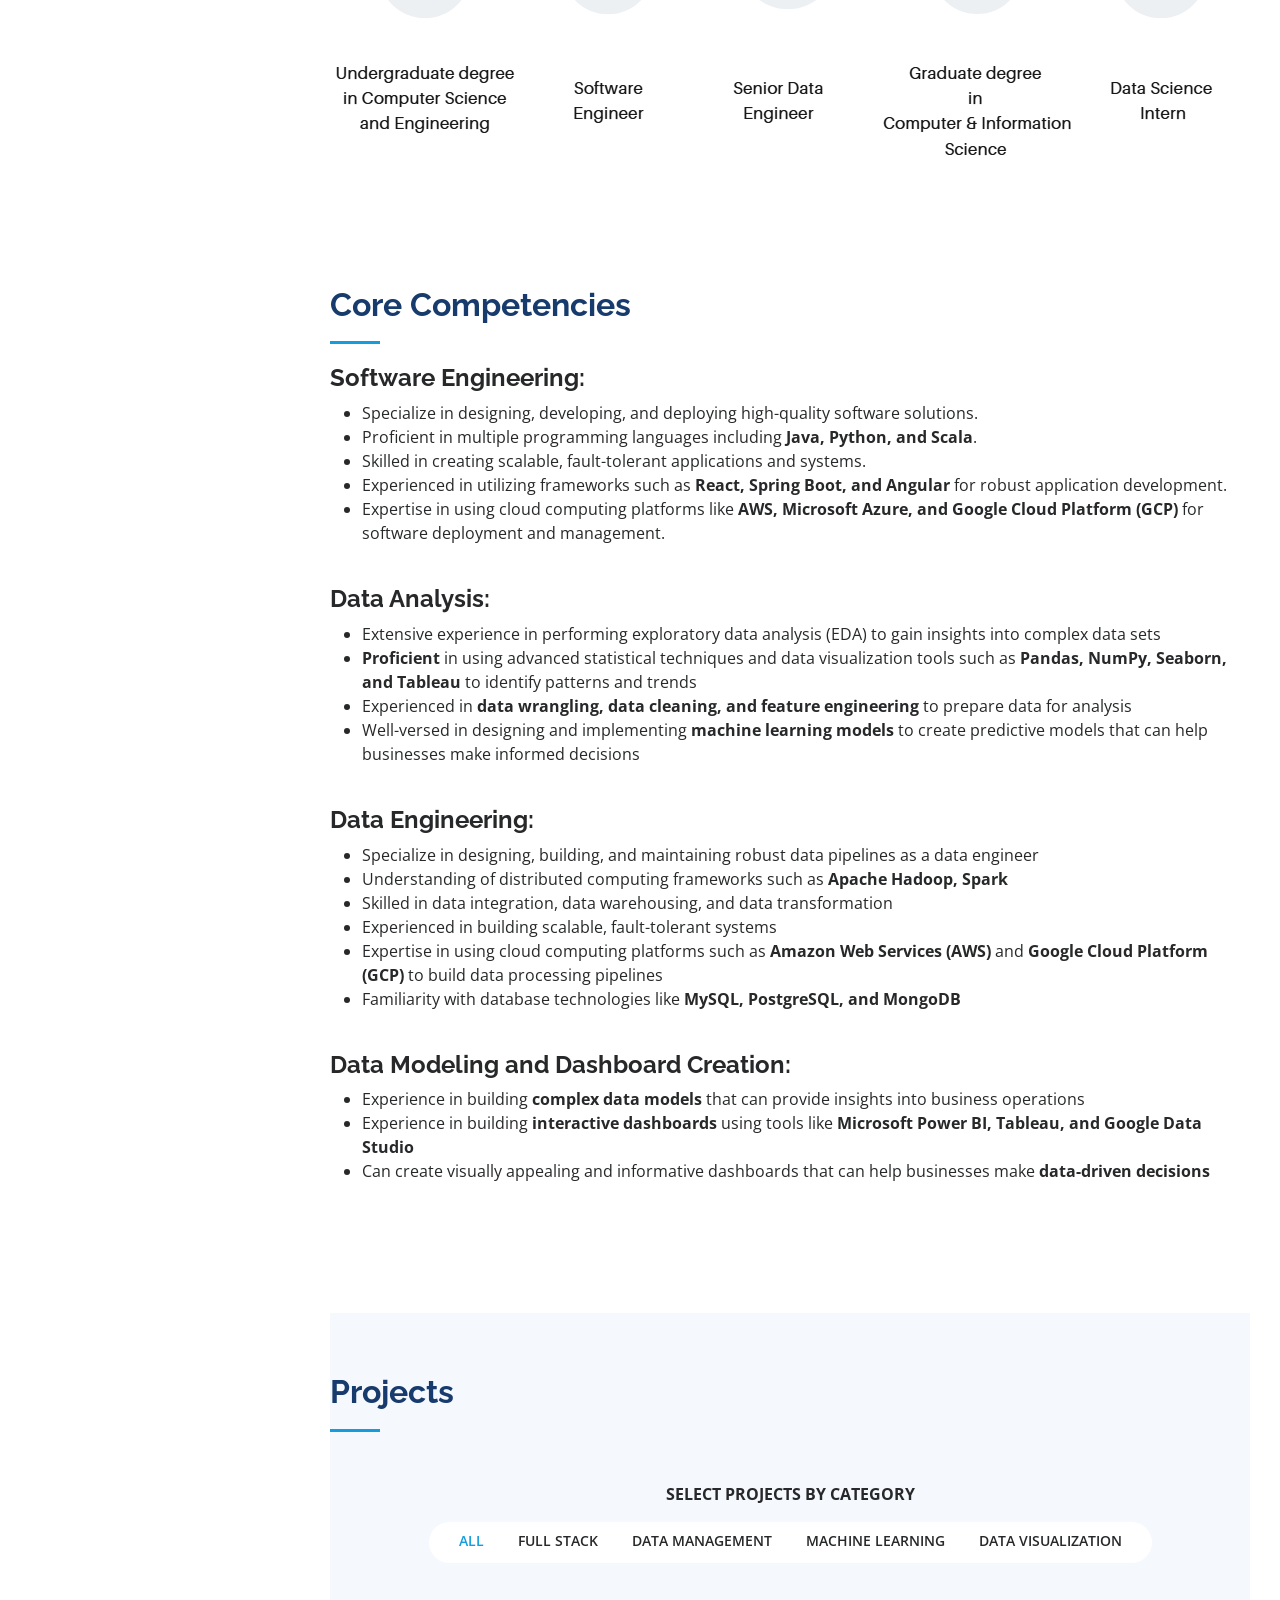
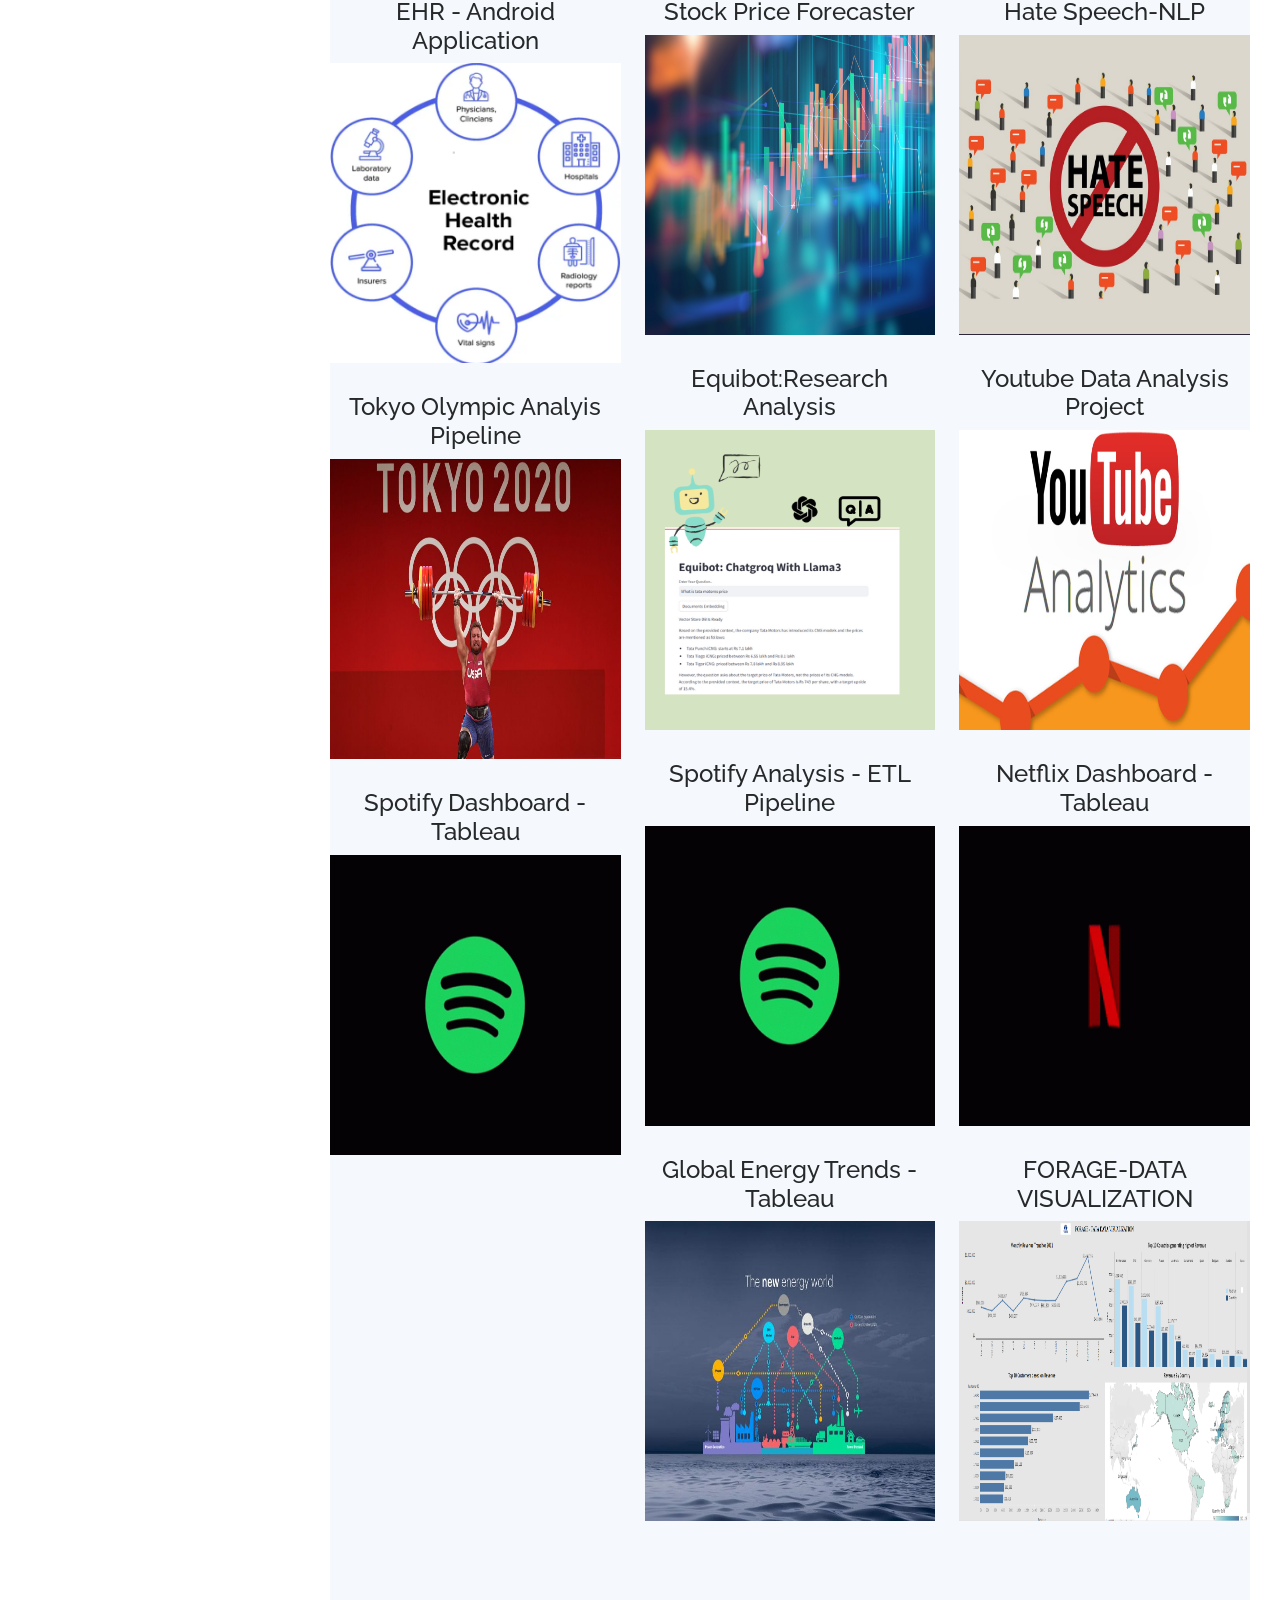
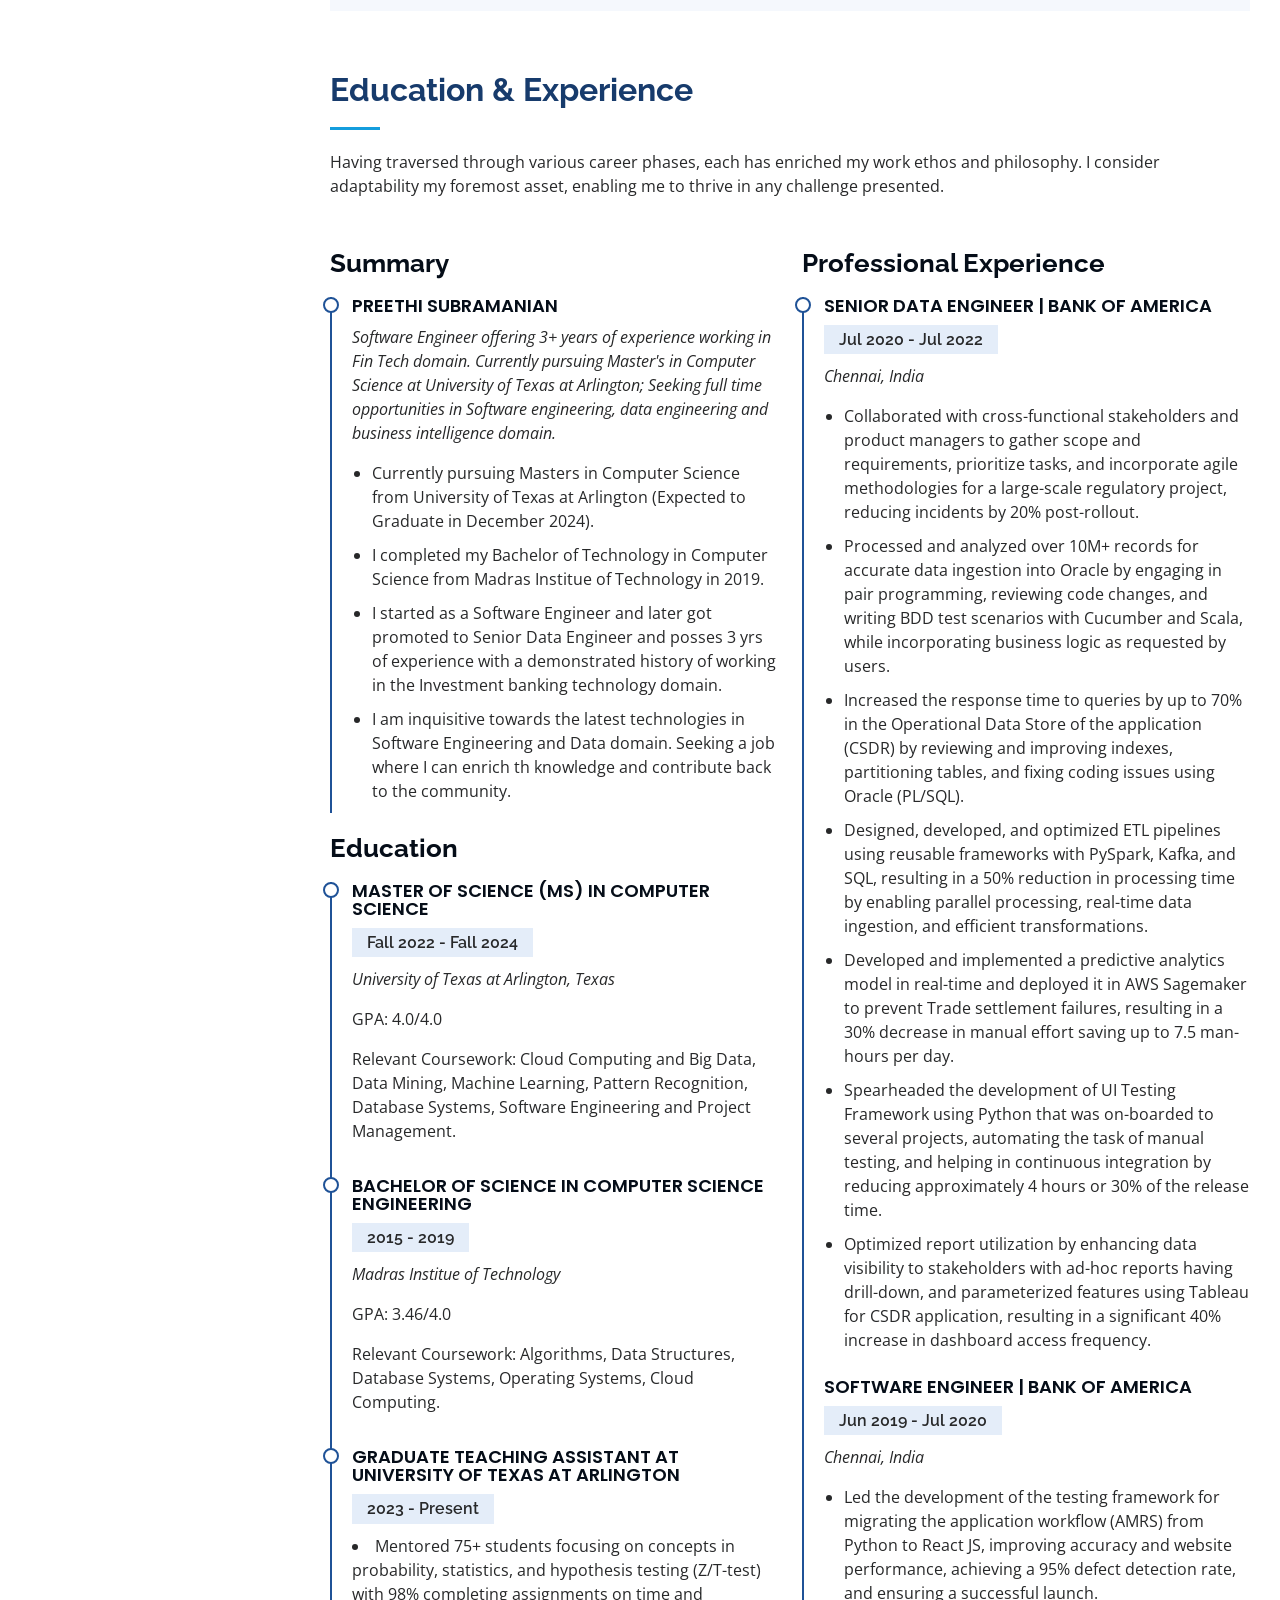
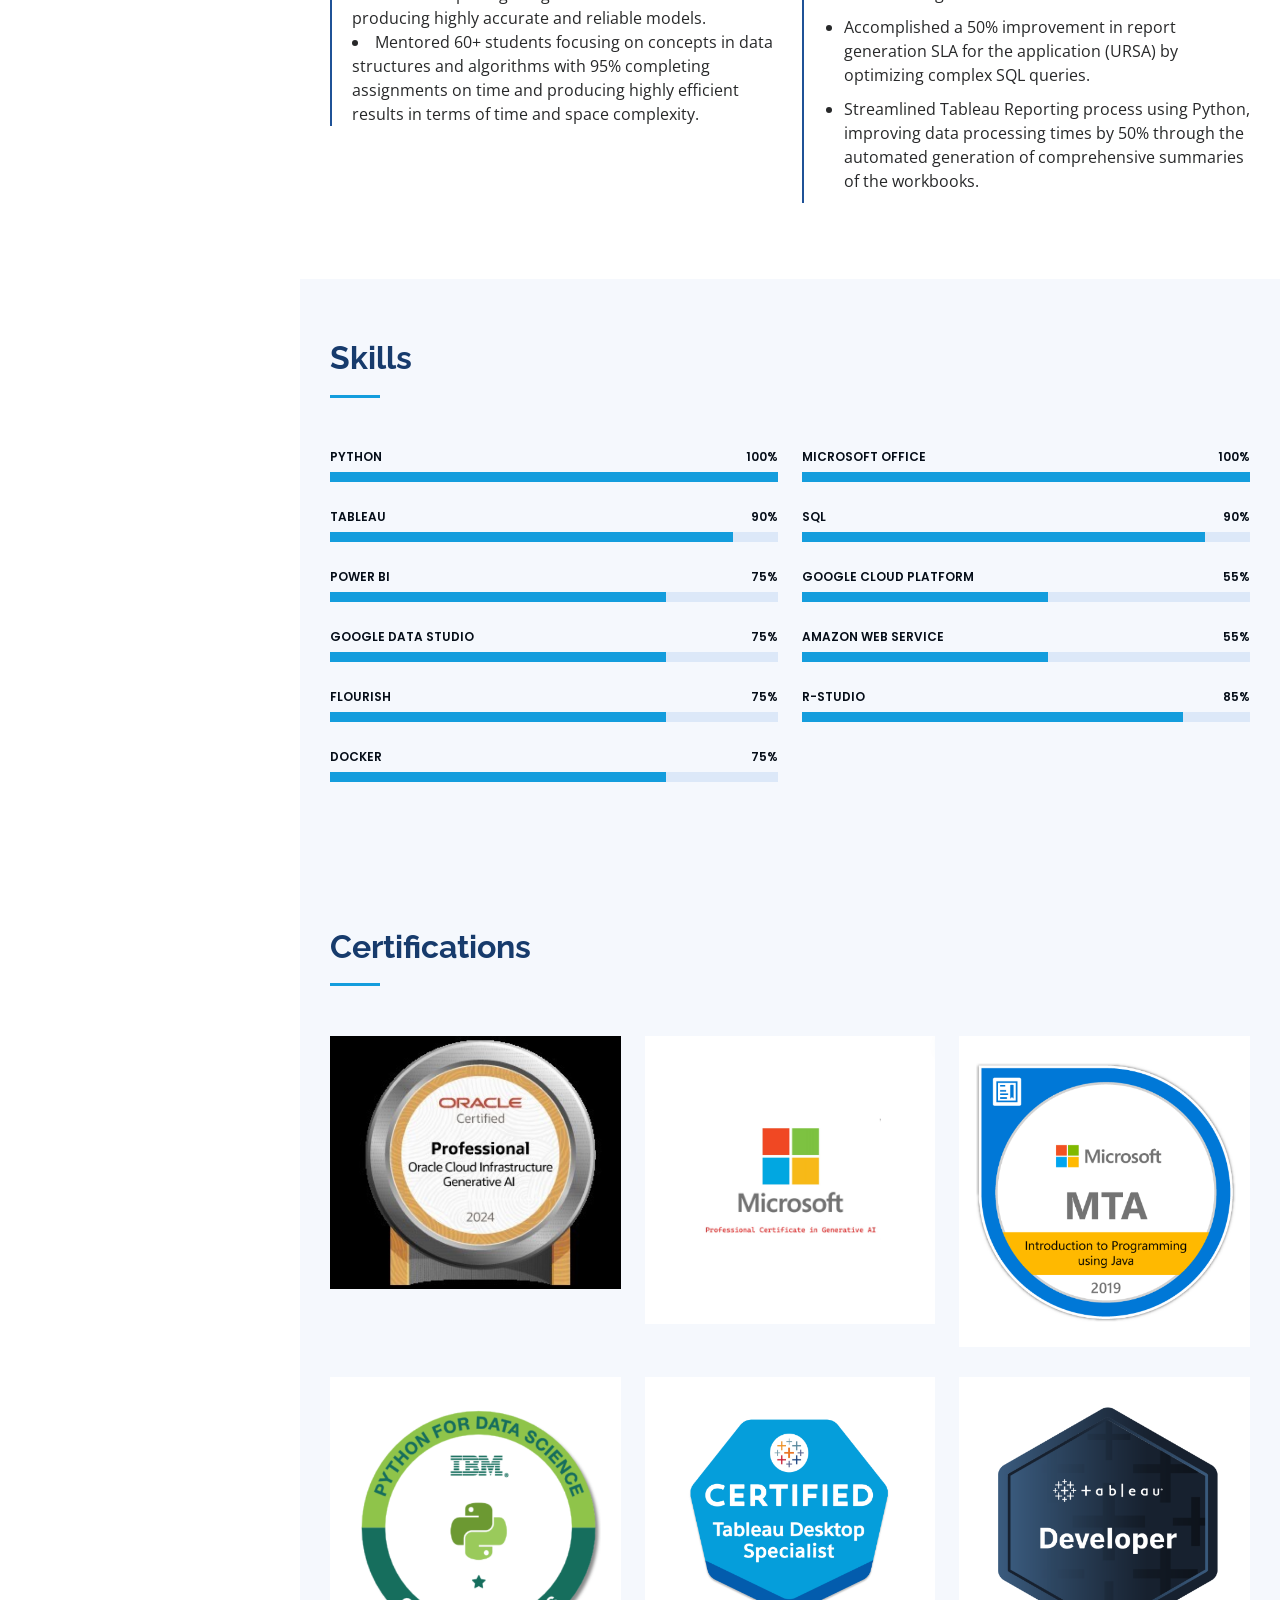
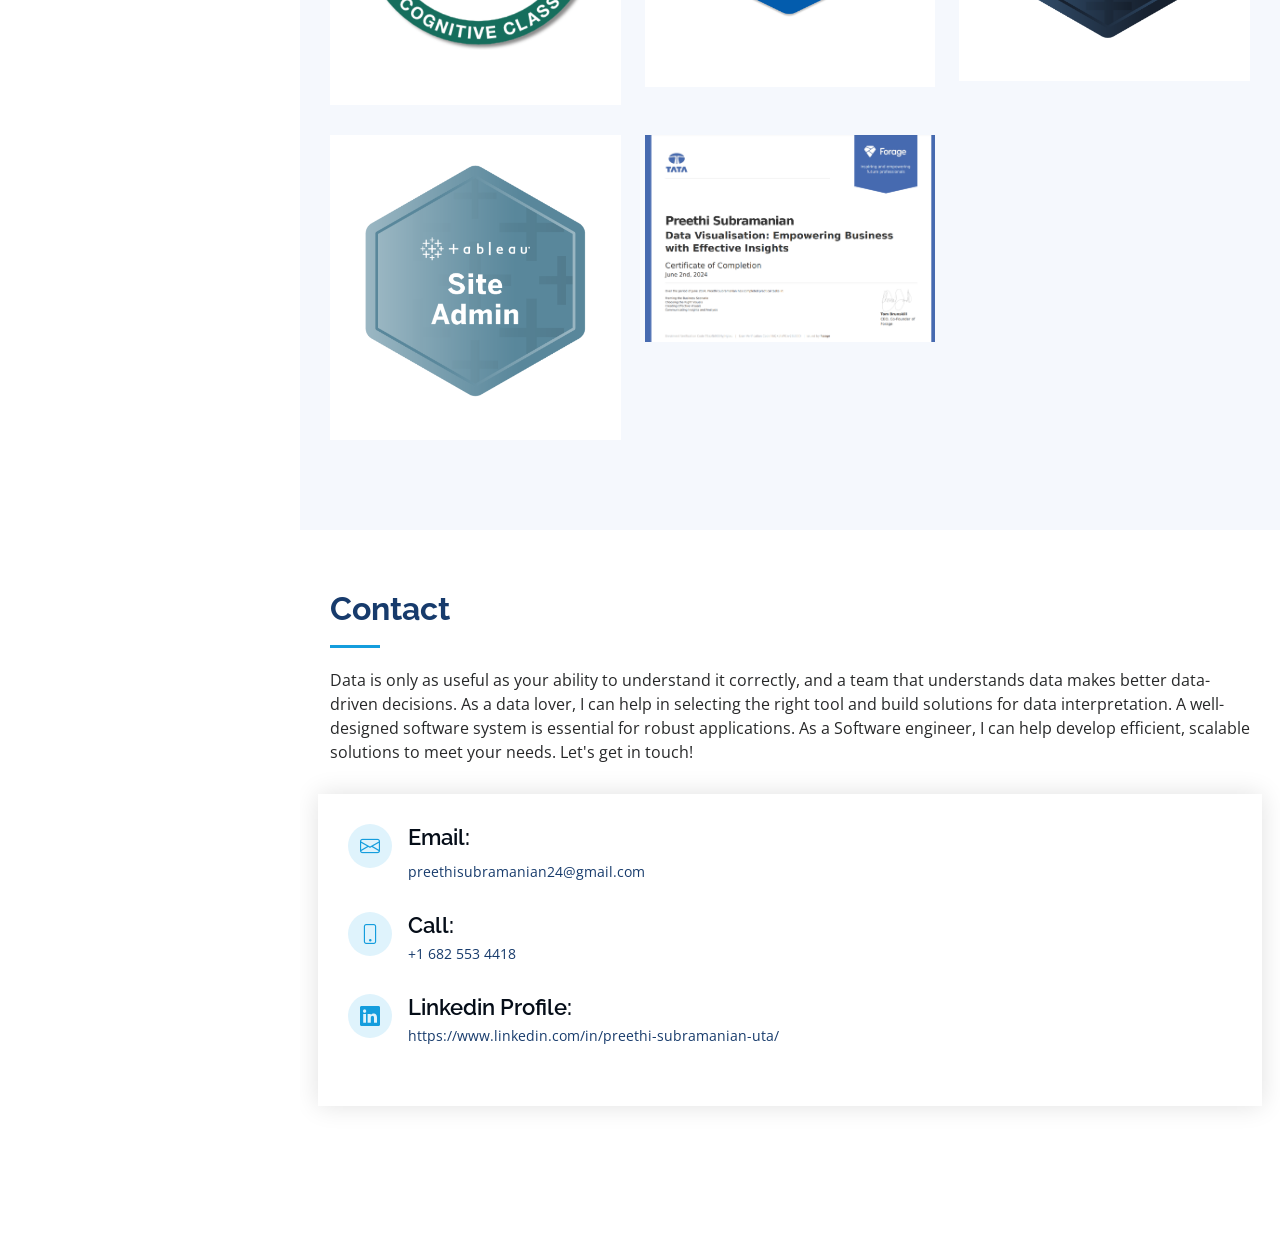
==== commit 03cdb0a4: "updated portfolio updated portfolio" ====
--- a/index.html
+++ b/index.html
@@ -122,7 +122,7 @@
                 <ul>
                   <li><i class="bi bi-chevron-right"></i> <strong>Degree; <br> University:</strong> <span>Masters in Computer Science; <br>
                     University of Texas at Arlington </span></li>
-                  <li><i class="bi bi-chevron-right"></i> <strong>Email:</strong> <span>preethisubramanian26@gmail.com</span></li>
+                  <li><i class="bi bi-chevron-right"></i> <strong>Email:</strong> <span>preethisubramanian24@gmail.com</span></li>
                   <li><i class="bi bi-chevron-right"></i> <strong>Phone:</strong> <span>+1 (682) 553-4418</span></li>
                 </ul>
               </div>
@@ -1018,7 +1018,7 @@
               <div class="email">
                 <i class="bi bi-envelope"></i>
                 <h4>Email:</h4>
-                <p>preethisubramanian26@gmail.com</p>
+                <p>preethisubramanian24@gmail.com</p>
               </div>
 
               <div class="phone">
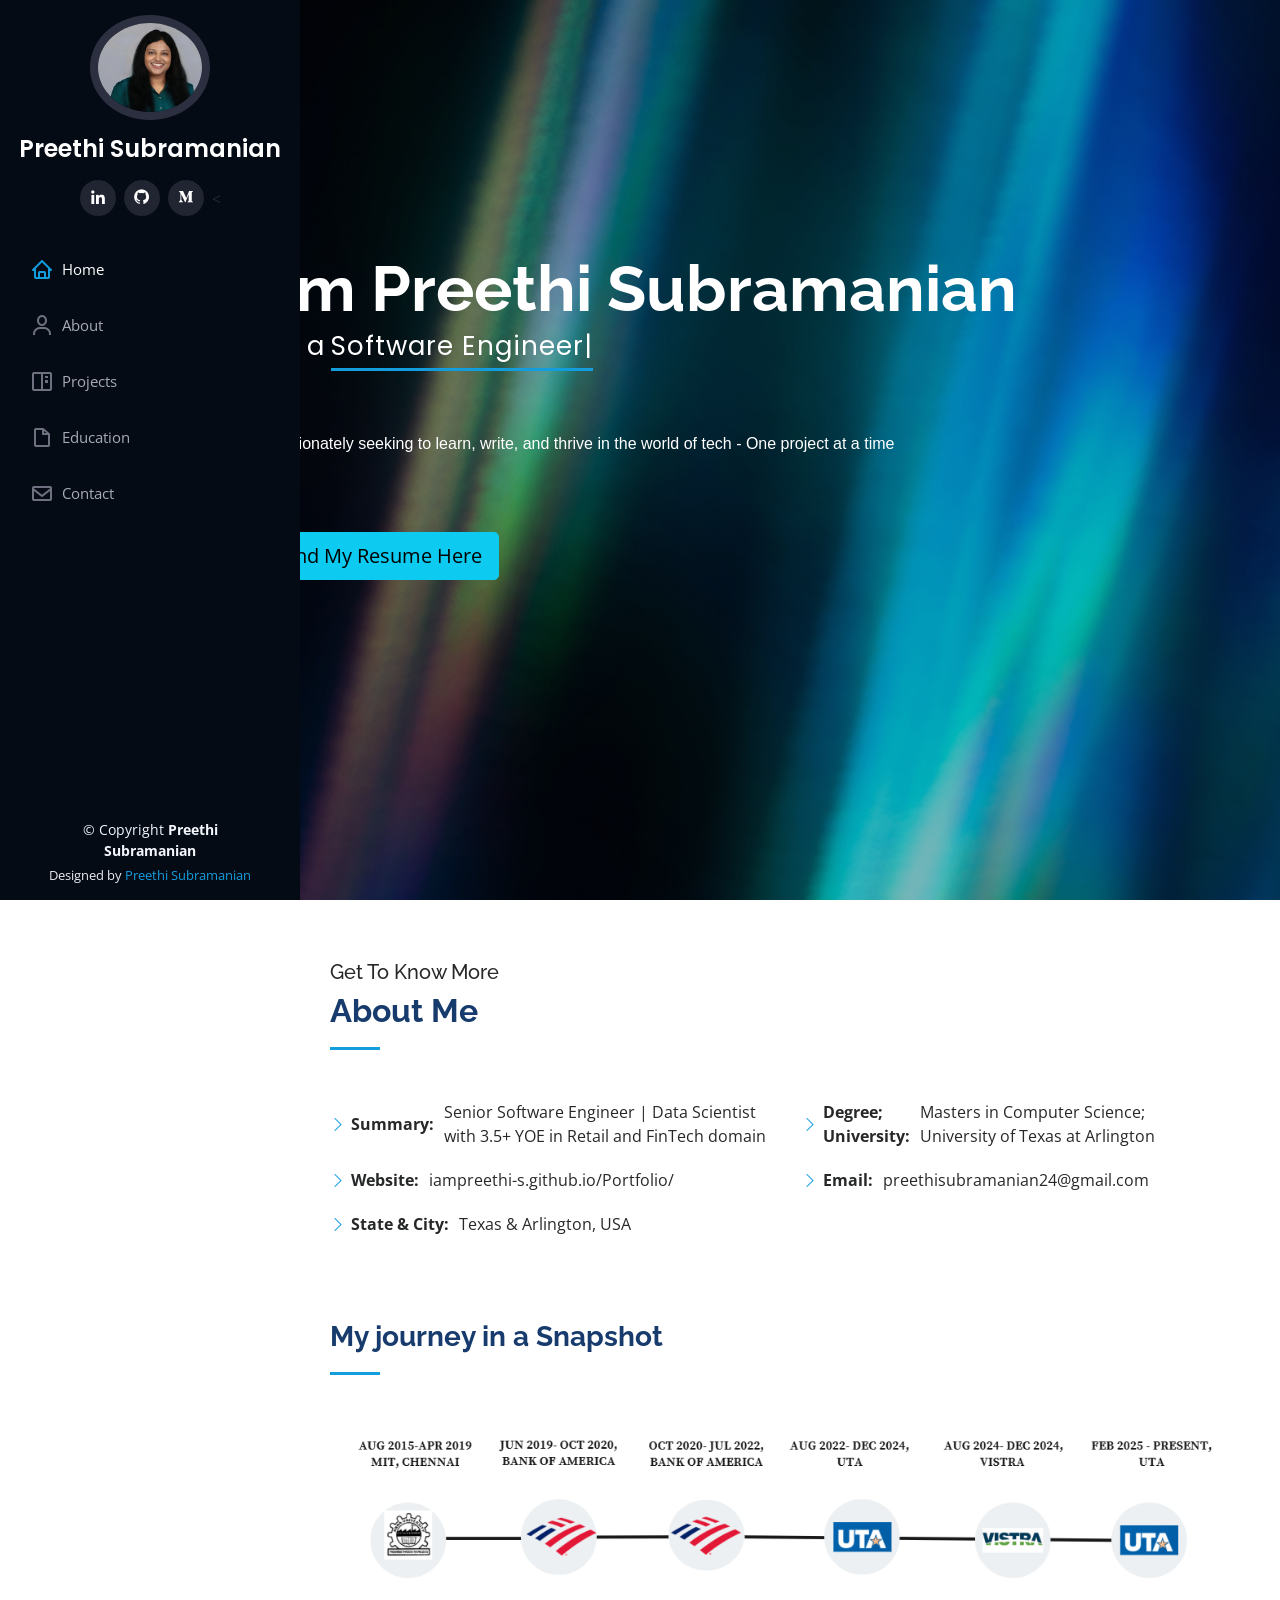
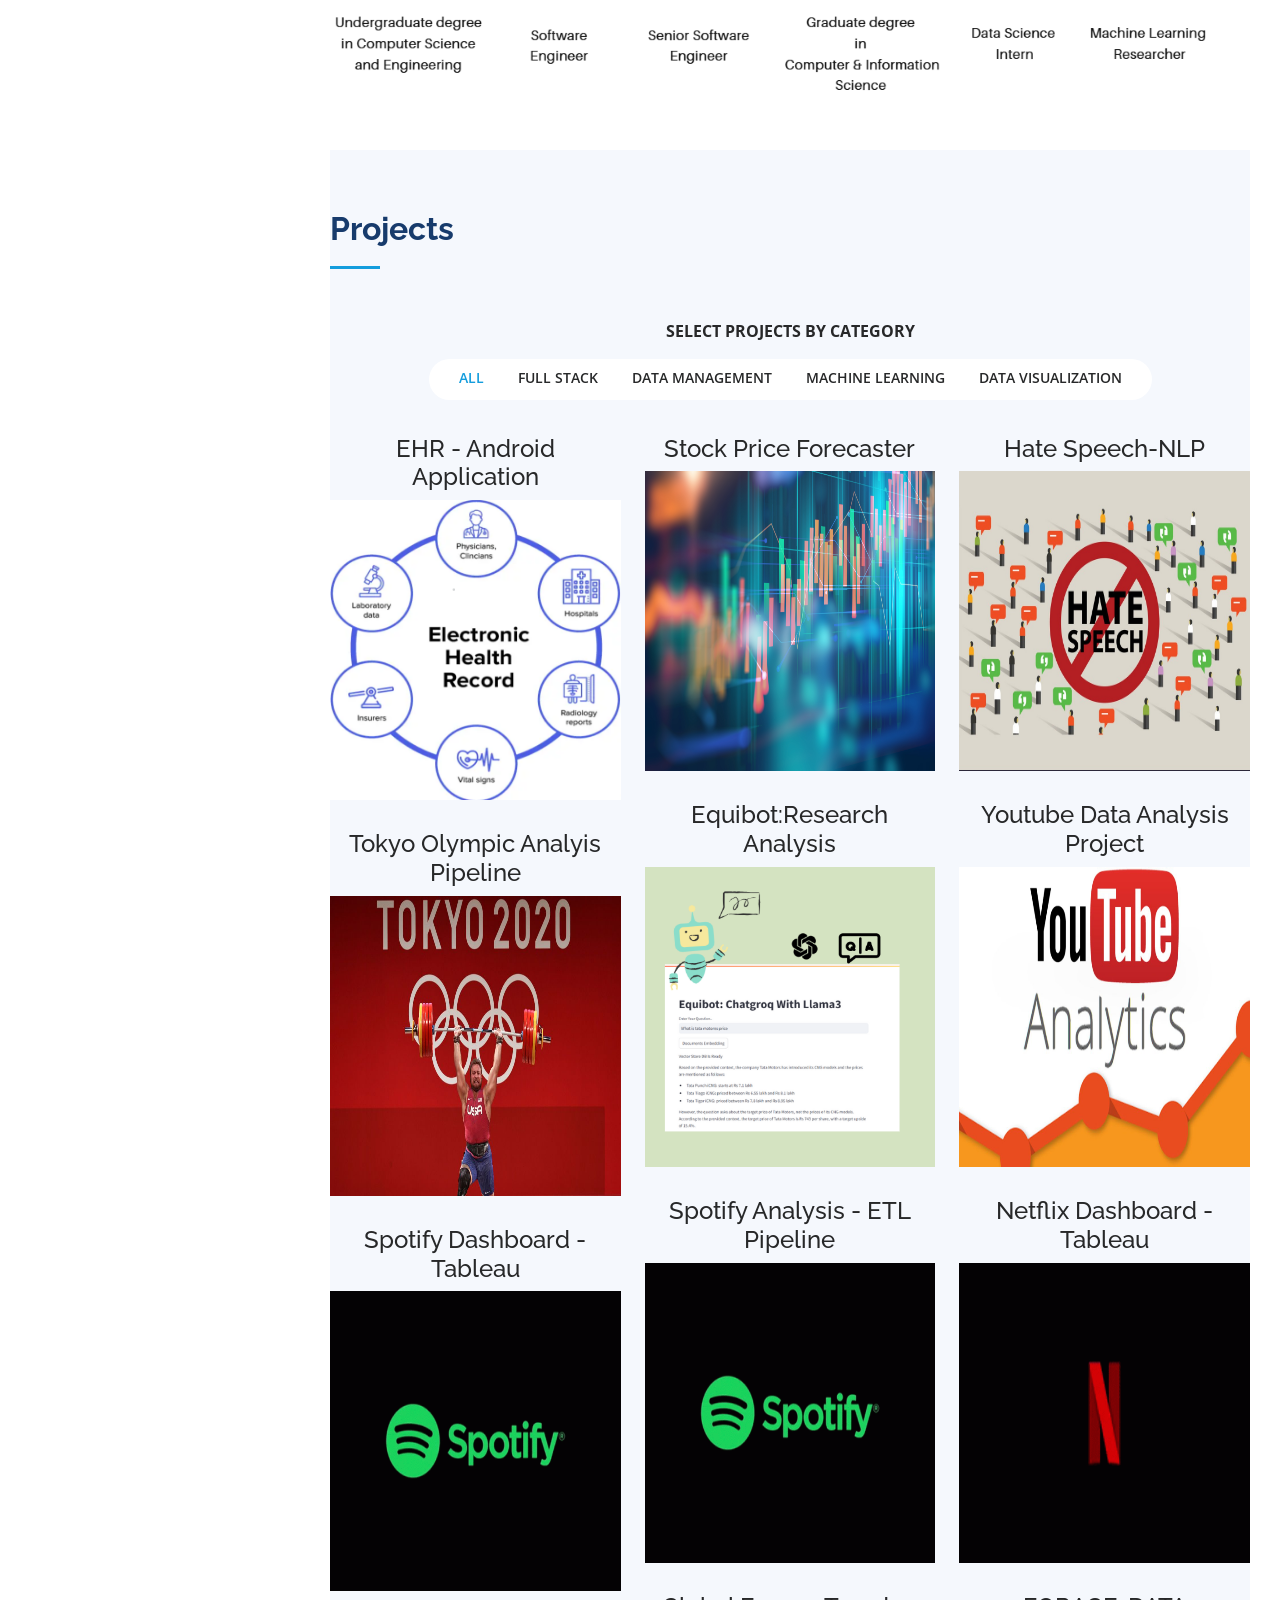
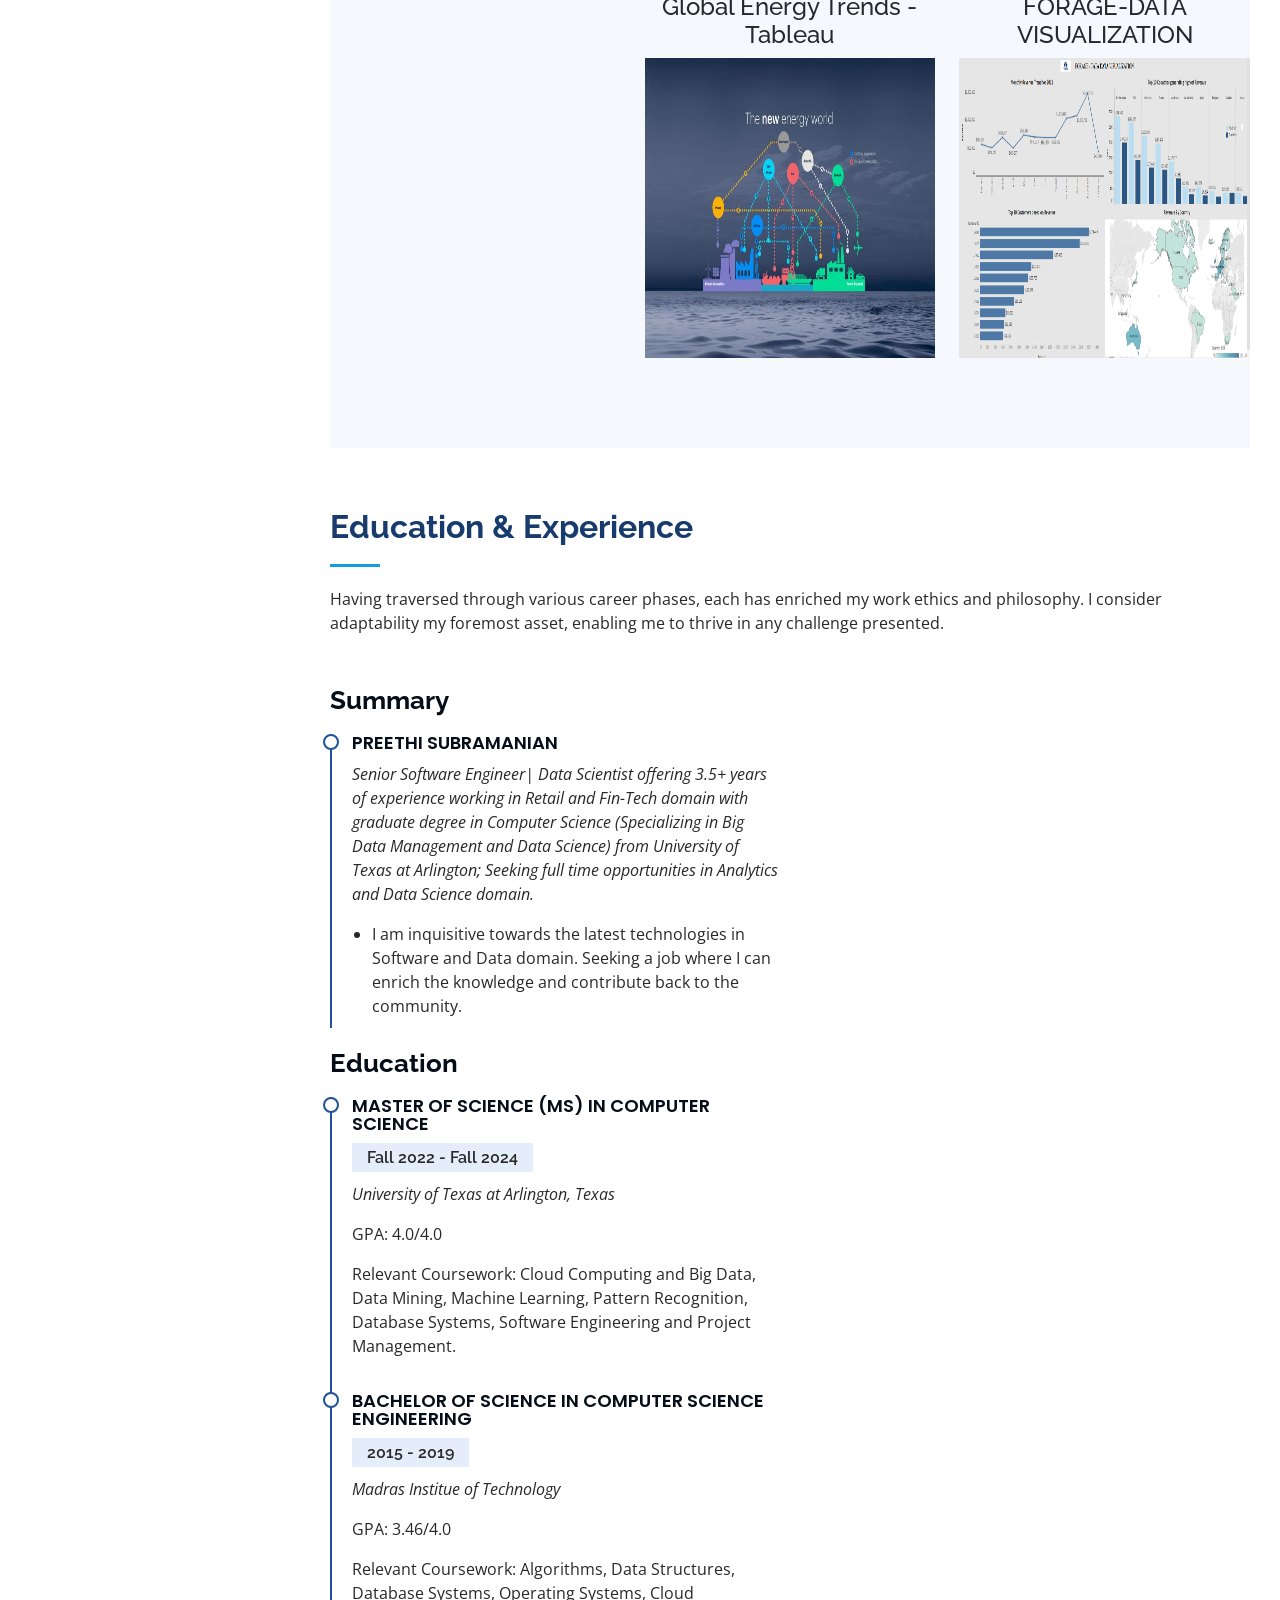
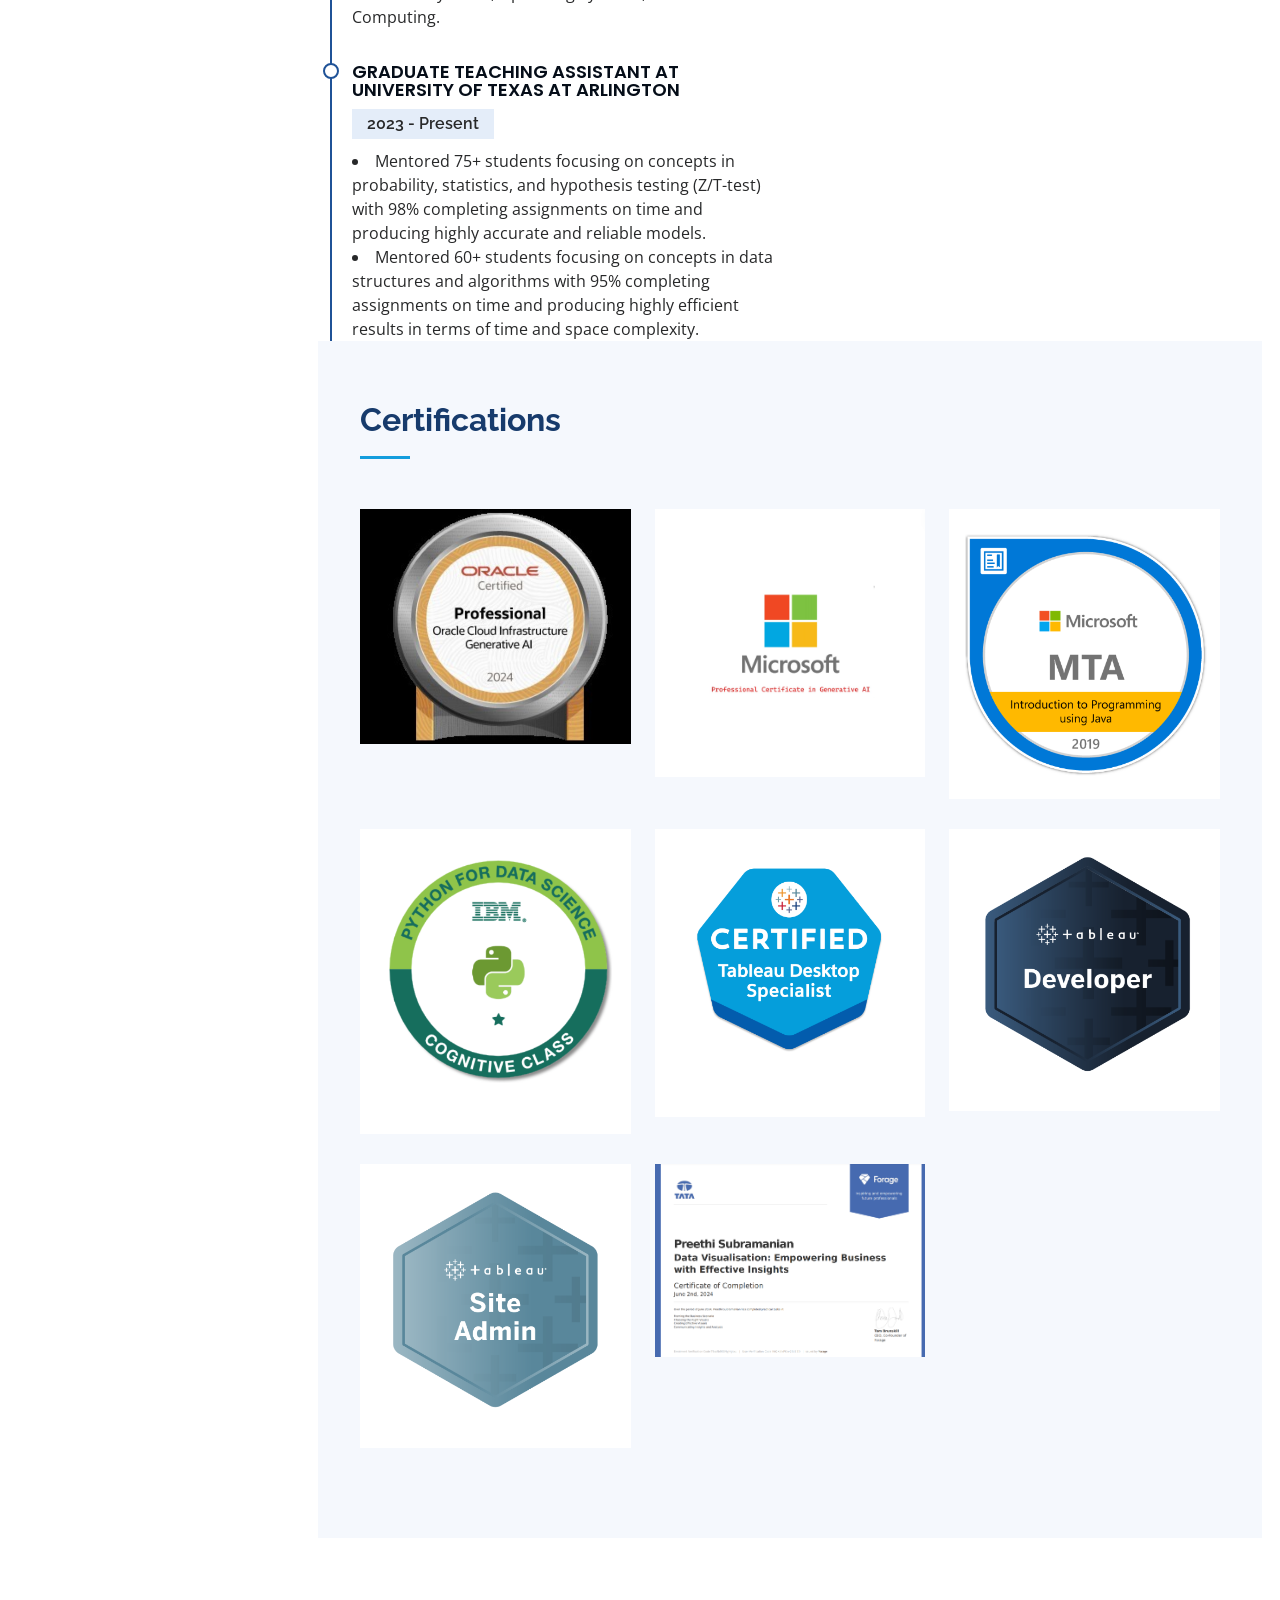
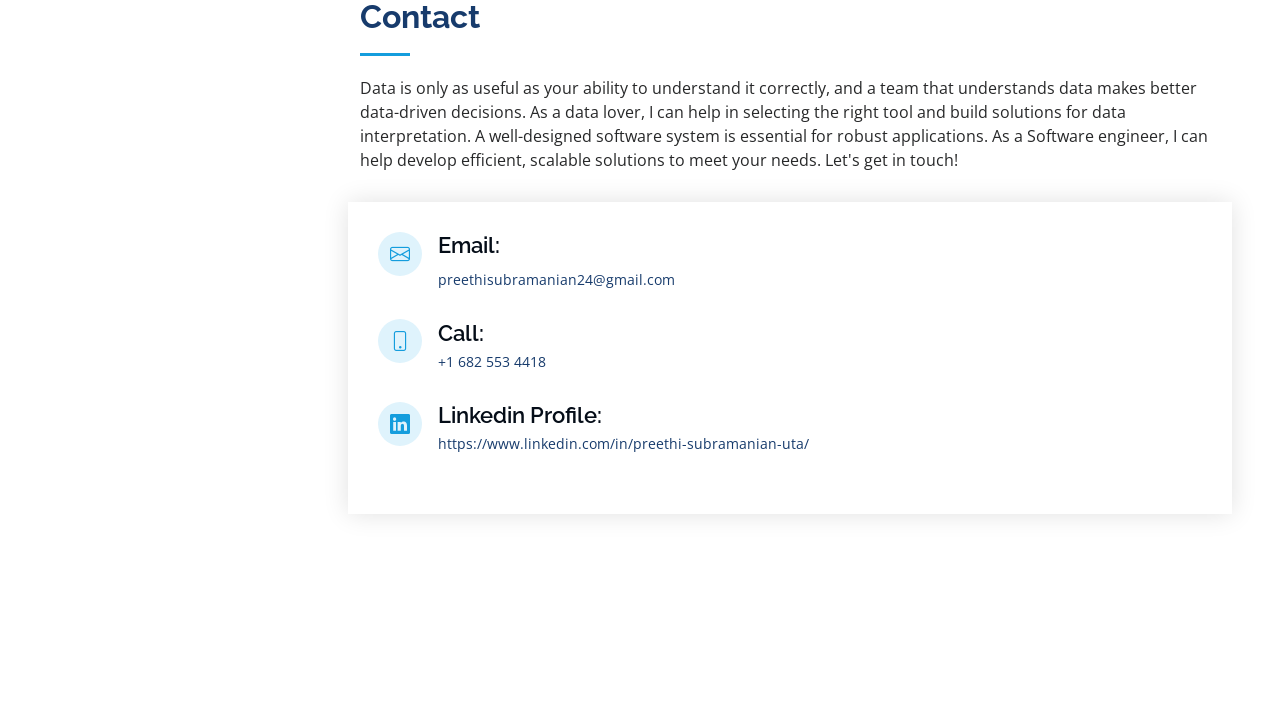
==== commit 3ce555af: "updated portfolio updated portfolio" ====
--- a/index.html
+++ b/index.html
@@ -63,11 +63,12 @@
         <ul>
           <li><a href="#hero" class="nav-link scrollto active"><i class="bx bx-home"></i> <span>Home</span></a></li>
           <li><a href="#about" class="nav-link scrollto"><i class="bx bx-user"></i> <span>About</span></a></li>
-          <li><a href="#Core Competencies" class="nav-link scrollto"><i class="bx bx-server"></i> <span>Core Competencies</span></a></li>
+          <!-- <li><a href="#Core Competencies" class="nav-link scrollto"><i class="bx bx-server"></i> <span>Core Competencies</span></a></li> -->
           <li><a href="#portfolio" class="nav-link scrollto"><i class="bx bx-book-content"></i> <span>Projects</span></a></li>
-          <li><a href="#Education & Experience" class="nav-link scrollto"><i class="bx bx-file-blank"></i> <span>Education & Experience</span></a></li> 
-          <li><a href="#skills" class="nav-link scrollto"><i class="bx bx-file-blank"></i> <span>Skills</span></a></li> 
-          <li><a href="#Services" class="nav-link scrollto"><i class="bx bx-server"></i> <span>Certifications</span></a></li>         
+          <!-- <li><a href="#Education & Experience" class="nav-link scrollto"><i class="bx bx-file-blank"></i> <span>Education & Experience</span></a></li>  -->
+          <li><a href="#Education" class="nav-link scrollto"><i class="bx bx-file-blank"></i> <span>Education</span></a></li> 
+          <!-- <li><a href="#skills" class="nav-link scrollto"><i class="bx bx-file-blank"></i> <span>Skills</span></a></li>  -->
+          <!-- <li><a href="#Services" class="nav-link scrollto"><i class="bx bx-server"></i> <span>Certifications</span></a></li>          -->
           <li><a href="#contact" class="nav-link scrollto"><i class="bx bx-envelope"></i> <span>Contact</span></a></li>
         </ul>
       </nav><!-- .nav-menu -->
@@ -79,7 +80,7 @@
     <div class="hero-container" data-aos="fade-in">
       
       <h1> I'm Preethi Subramanian</h1>
-      <p>I'm a <span class="typed" data-typed-items="Software Engineer,, Data Analyst, Data Engineer, Data Scientist"></span></p>
+      <p>I'm a <span class="typed" data-typed-items="Software Engineer, Data Analyst, Data Scientist"></span></p>
       <small>Passionately seeking to learn, write, and thrive in the world of tech - One project at a time</small>
       <br>
       <!-- resume button -->
@@ -88,7 +89,7 @@
               <div class="section-title"> -->
       <a class = "btn btn-info btn-lg"
       aria-disabled="true"
-         href ="https://drive.google.com/file/d/14M8LcIQHx5NbwbK5BhVF87gU1uLSpxpb/view?usp=sharing">
+         href ="https://drive.google.com/file/d/1rfJPl2wmc6ncEaOD3JXtB3j5hraITVyL/view?usp=sharing">
          Find My Resume Here <i class="fa fa-download"></i></a>   
             <!-- </div>  -->
           </div>
@@ -113,7 +114,7 @@
             <div class="row">
               <div class="col-lg-6">
                 <ul>
-                  <li><i class="bi bi-chevron-right"></i> <strong>Summary:</strong> <span> Senior Data Engineer | Data Analyst with 3+ YOE in FinTech domain </span></li>
+                  <li><i class="bi bi-chevron-right"></i> <strong>Summary:</strong> <span> Senior Software Engineer | Data Scientist with 3.5+ YOE in Retail and FinTech domain </span></li>
                   <li><i class="bi bi-chevron-right"></i> <strong>Website:</strong> <span>iampreethi-s.github.io/Portfolio/</span></li>
                   <li><i class="bi bi-chevron-right"></i> <strong>State & City:</strong> <span>Texas & Arlington, USA</span></li>
                 </ul>
@@ -123,7 +124,7 @@
                   <li><i class="bi bi-chevron-right"></i> <strong>Degree; <br> University:</strong> <span>Masters in Computer Science; <br>
                     University of Texas at Arlington </span></li>
                   <li><i class="bi bi-chevron-right"></i> <strong>Email:</strong> <span>preethisubramanian24@gmail.com</span></li>
-                  <li><i class="bi bi-chevron-right"></i> <strong>Phone:</strong> <span>+1 (682) 553-4418</span></li>
+                  <!-- <li><i class="bi bi-chevron-right"></i> <strong>Phone:</strong> <span>+1 (682) 553-4418</span></li> -->
                 </ul>
               </div>
             </div>
@@ -175,10 +176,10 @@
 
 
 
-    <!-- ======= Services Section ======= -->
-    <section id="Core Competencies" class="Core Competencies">
+    <!-- ======= Services Section ======= --> 
+    <!-- <section id="Core Competencies" class="Core Competencies"> -->
       <!-- <div class="container"> -->
-
+<!-- 
         <div class="section-title">
           <h2>Core Competencies</h2>
 
@@ -214,20 +215,21 @@
             <li>Familiarity with database technologies like <strong>MySQL, PostgreSQL, and MongoDB</strong></li>
          </ul>
          
+          -->
          
-         
-      
+<!--       
           <p> </p><br>
 
           <h4><strong>Data Modeling and Dashboard Creation: </strong></h4><p> </p>
           <ul>
-            <li>Experience in building <strong>complex data models</strong> that can provide insights into business operations</li>
+            <li>Experience in building <strong>complex data models</strong> that can provide insights into business operations</li> -->
             <!-- <li>Proficient in using data modeling tools such as <strong>ERwin, PowerDesigner, and SQL Developer Data Modeler</strong> to design efficient and effective data models</li> -->
-            <li>Experience in building <strong>interactive dashboards</strong> using tools like <strong>Microsoft Power BI, Tableau, and Google Data Studio</strong></li>
+            
+            <!-- <li>Experience in building <strong>interactive dashboards</strong> using tools like <strong>Microsoft Power BI, Tableau, and Google Data Studio</strong></li>
             <li>Can create visually appealing and informative dashboards that can help businesses make <strong>data-driven decisions</strong></li>
          </ul>
       
-          <p> </p><br>
+          <p> </p><br> -->
 
 <!--                     
           <h4>What most professors and fellow peers like about me?</h4><p> </p>
@@ -278,7 +280,7 @@
         </div>
 
       </div> -->
-    </section><!-- End Core Competencies Section -->
+    </section><!-- End Core Competencies Section
 
 
     
@@ -635,7 +637,7 @@
       <div class="section-title">
         <h2>Education & Experience</h2>
         <p>
-          Having traversed through various career phases, each has enriched my work ethos and philosophy. I consider adaptability my foremost asset, enabling me to thrive in any challenge presented.</p>
+          Having traversed through various career phases, each has enriched my work ethics and philosophy. I consider adaptability my foremost asset, enabling me to thrive in any challenge presented.</p>
          
       </div>
 
@@ -644,17 +646,14 @@
           <h3 class="resume-title">Summary</h3>
           <div class="resume-item pb-0">
             <h4>Preethi Subramanian</h4>
-          <p class="fst-italic"><em> Software Engineer offering 3+ years of experience working in Fin Tech domain. Currently pursuing Master's in Computer Science at University of Texas at Arlington; Seeking full time opportunities in Software engineering, data engineering and  business intelligence domain.</em></p>
+          <p class="fst-italic"><em> Senior Software Engineer| Data Scientist offering 3.5+ years of experience working in Retail and Fin-Tech domain with graduate degree in Computer Science (Specializing in Big Data Management and Data Science) from University of Texas at Arlington; Seeking full time opportunities in Analytics and Data Science domain.</em></p>
           <ul>
-           <li>Currently pursuing Masters in Computer Science from University of Texas at Arlington (Expected to Graduate in December 2024). </li>
+           <!-- <li>Currently pursuing Masters in Computer Science from University of Texas at Arlington (Expected to Graduate in December 2024). </li> -->
+<!-- I completed my Bachelor of Technology in Computer Science from Madras Institue of Technology in 2019. -->
+          <!-- <li>I started as a Software Engineer and later got promoted to Senior Software Engineer and posses 3 yrs of experience with a demonstrated history of working in the Investment banking technology domain. -->
           <li>
-            I completed my Bachelor of Technology in Computer Science from Madras Institue of Technology in 2019.
-          </li>
-          <li>I started as a Software Engineer and later got promoted to Senior Data Engineer and posses 3 yrs of experience with a demonstrated history of working in the Investment banking technology domain.
-          </li>
-          <li>
-            I am inquisitive towards the latest technologies in Software Engineering and Data domain. Seeking a job where I can
-            enrich th knowledge and contribute back to the community.
+            I am inquisitive towards the latest technologies in Software and Data domain. Seeking a job where I can
+            enrich the knowledge and contribute back to the community.
           </li>
           </ul>
           </div>
@@ -692,6 +691,7 @@
 
 
         </div>
+<!--         
         <div class="col-lg-6" data-aos="fade-up" data-aos-delay="100">
           <h3 class="resume-title">Professional Experience</h3>
           <div class="resume-item">
@@ -734,12 +734,13 @@
         </div>
       </div>
 
-    </div>
-  </section><!-- End Resume Section -->
+    </div> -->
+  <!-- </section> -->
+  <!-- End Resume Section -->
 
 
 <!-- ======= Skills Section ======= -->
-<section id="skills" class="skills section-bg">
+<!-- <section id="skills" class="skills section-bg">
   <div class="container">
 
     <div class="section-title">
@@ -836,8 +837,9 @@
 
     </div>
 
-  </div>
-</section><!-- End Skills Section -->    
+  </div> -->
+<!-- </section> -->
+<!-- End Skills Section -->    
 
      <!-- ======= Services Section ======= --> 
      <section id="Services" class="portfolio section-bg">
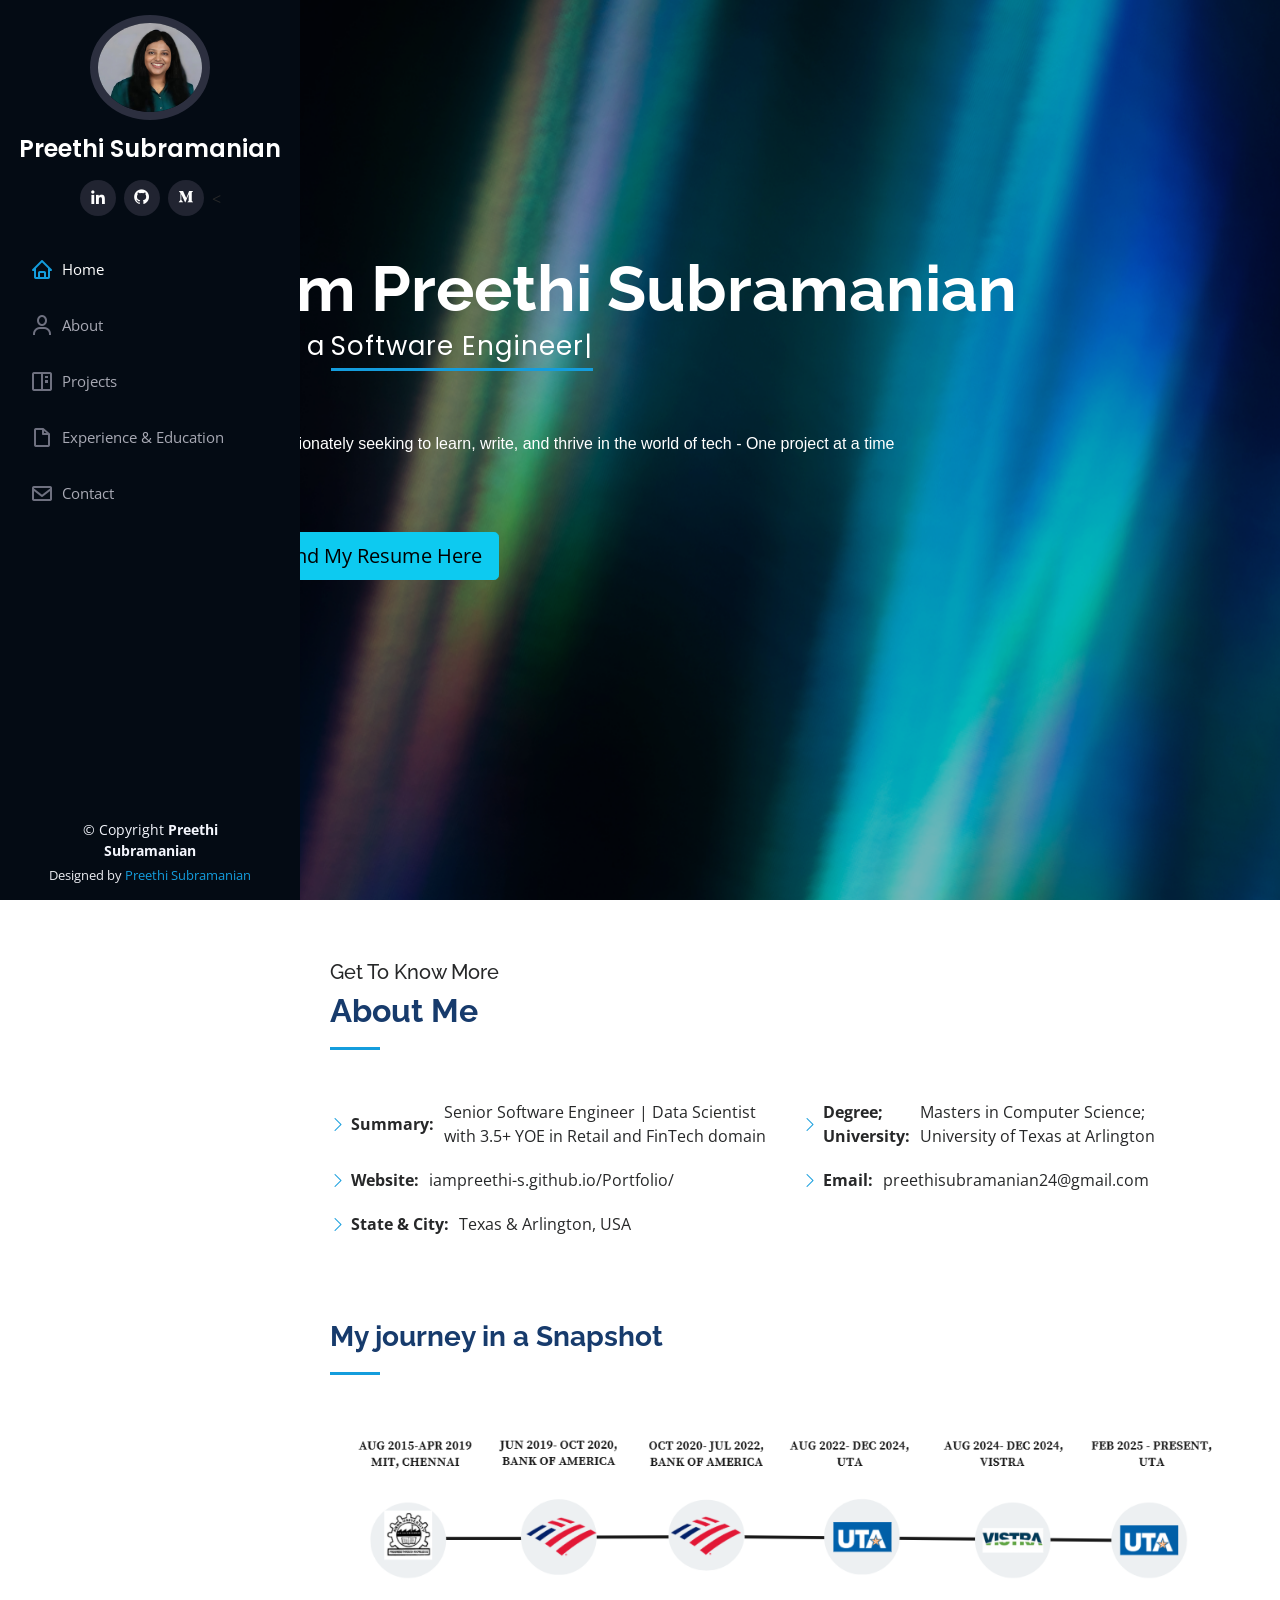
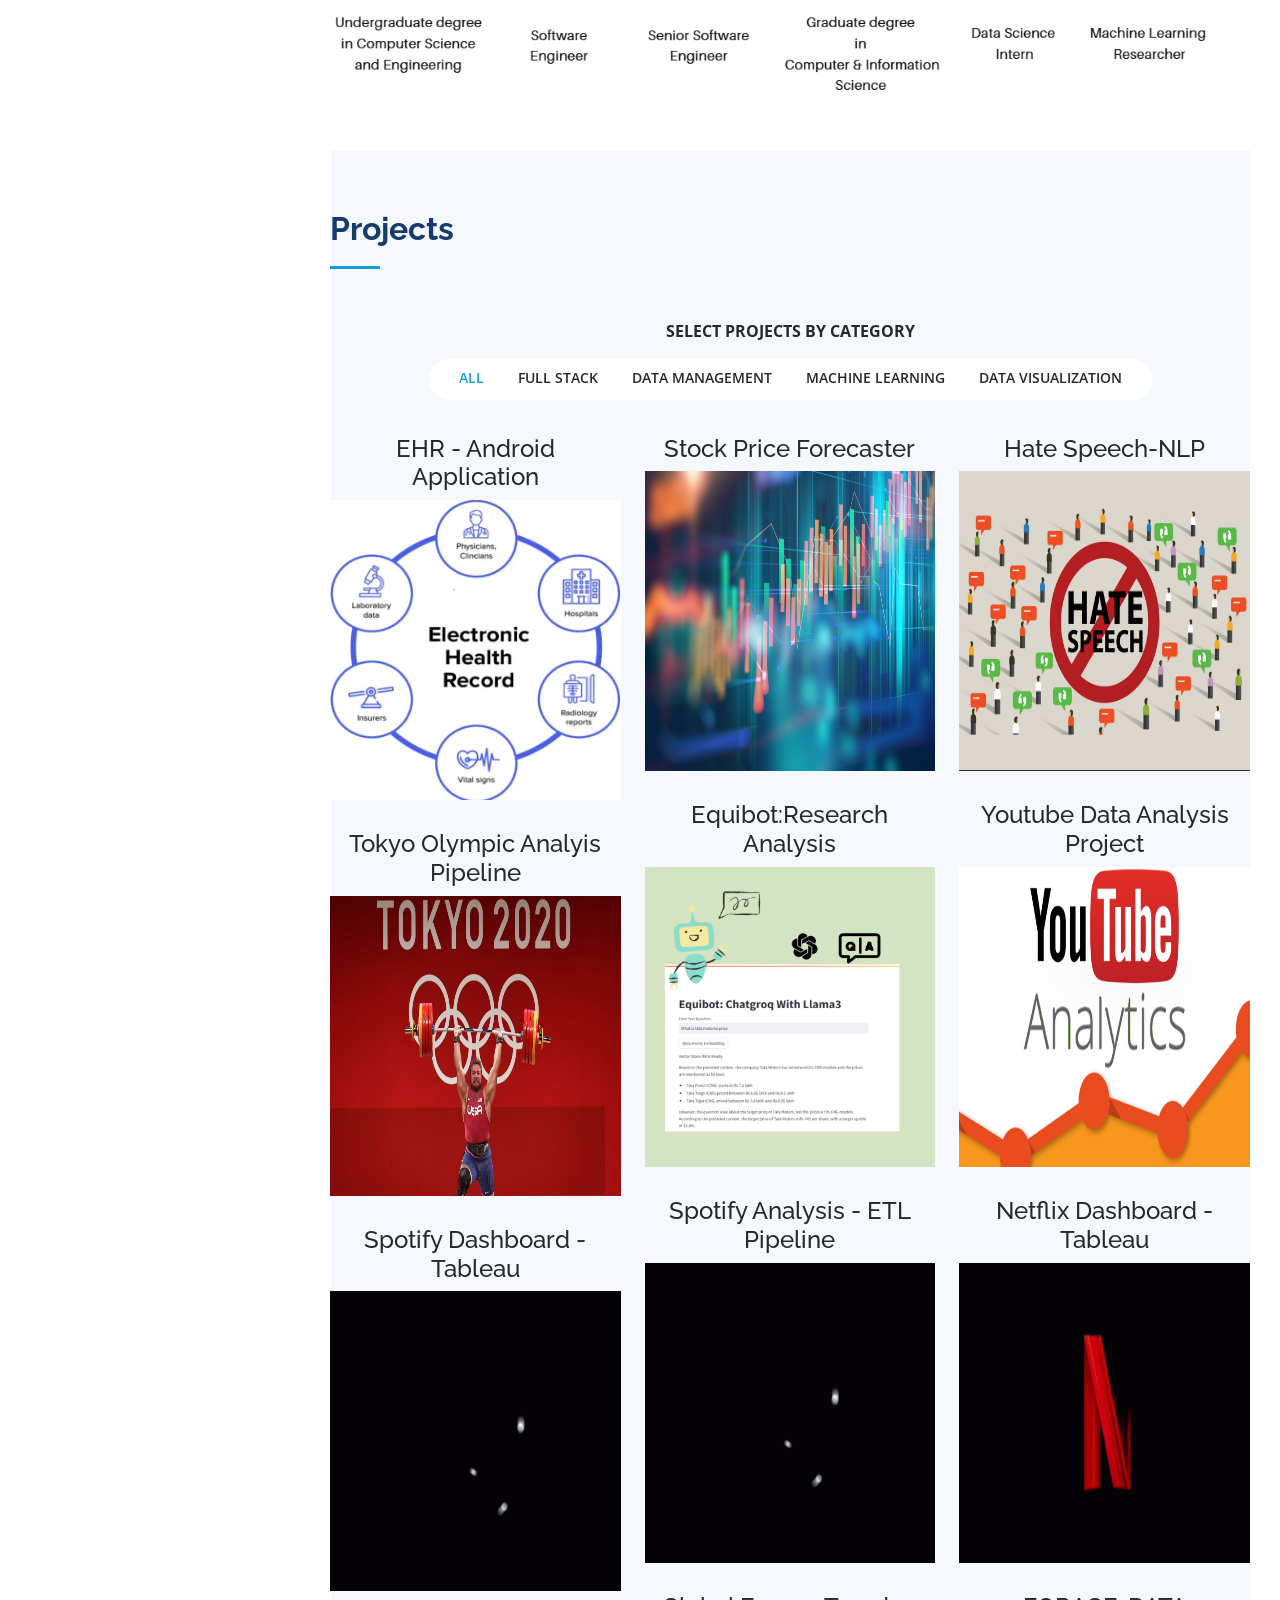
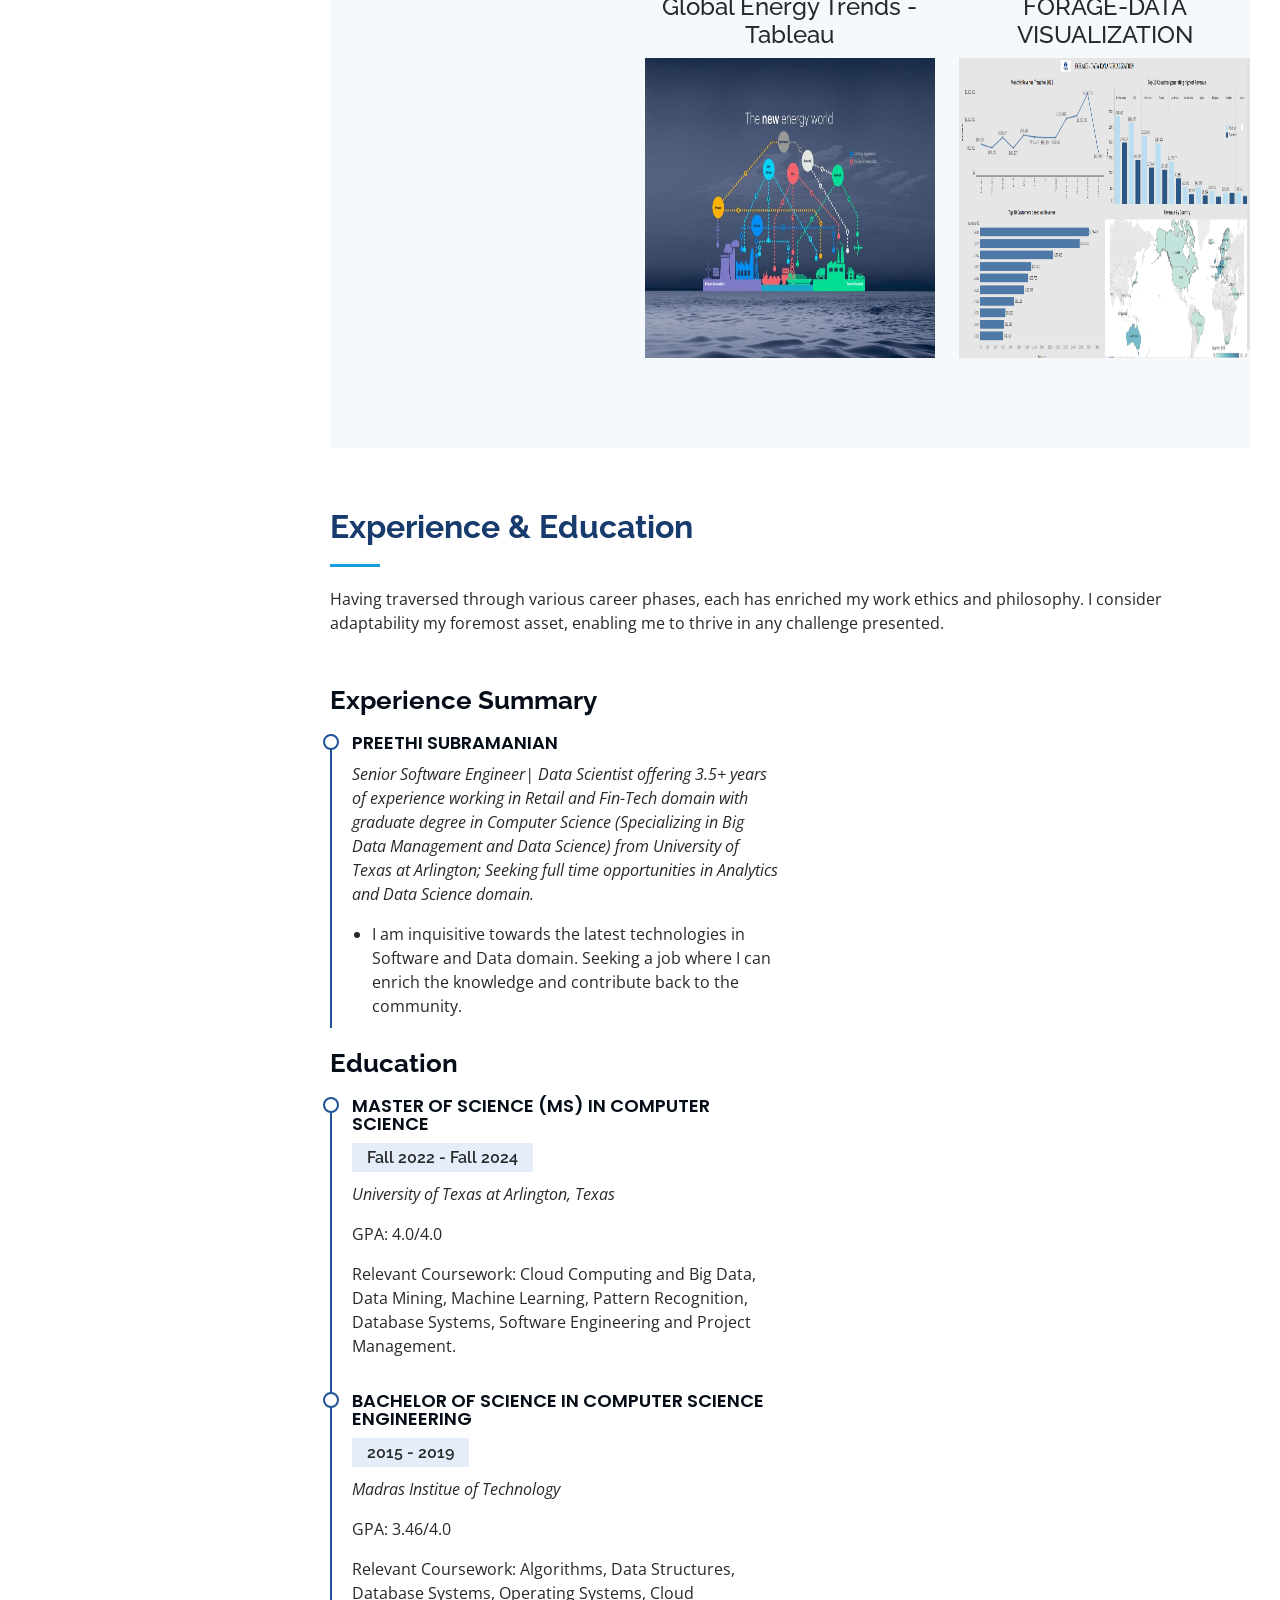
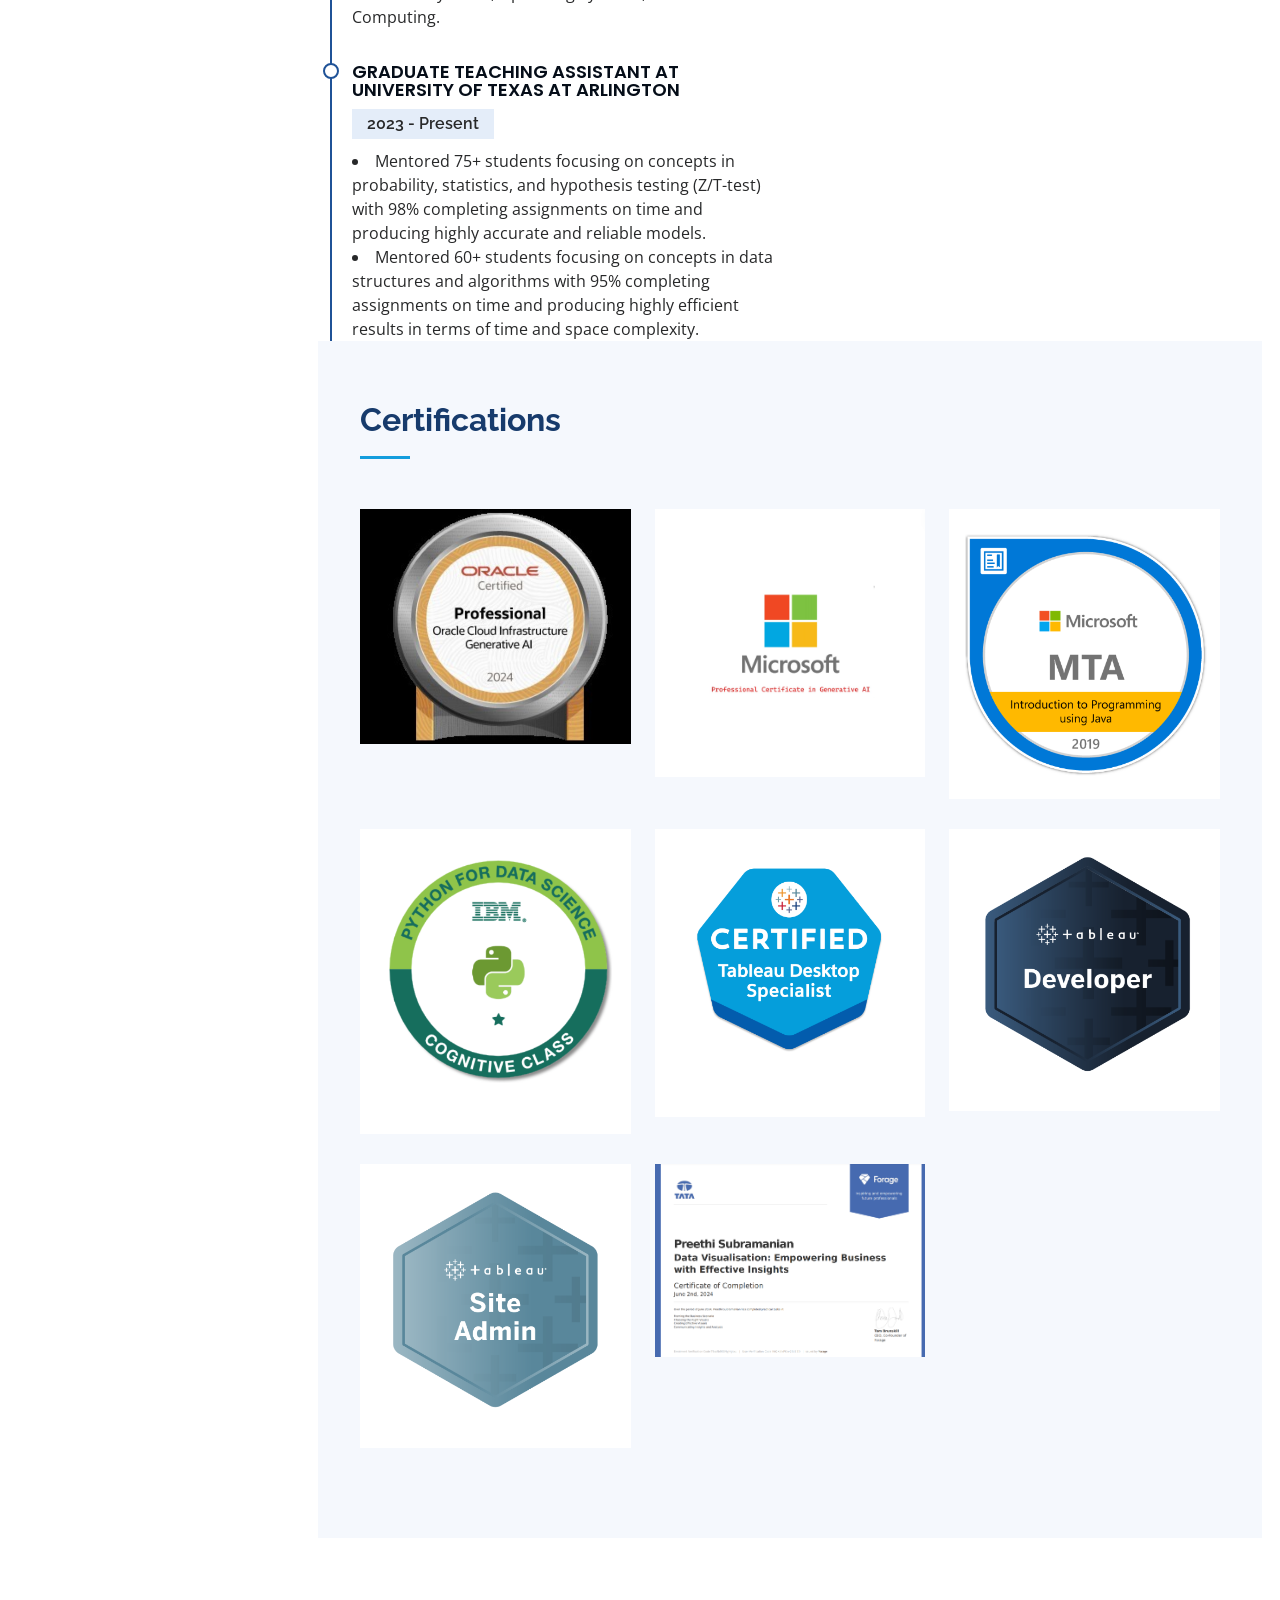
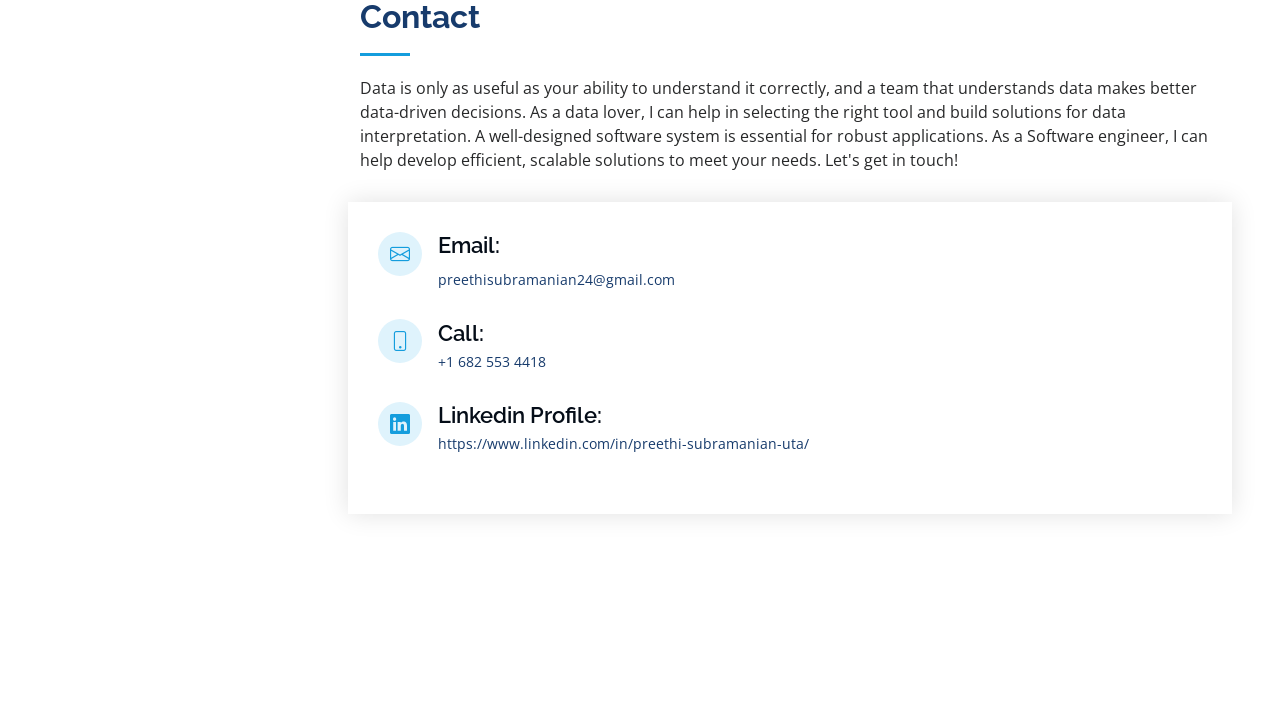
==== commit 8dc2f37b: "updated portfolio updated portfolio" ====
--- a/index.html
+++ b/index.html
@@ -66,7 +66,7 @@
           <!-- <li><a href="#Core Competencies" class="nav-link scrollto"><i class="bx bx-server"></i> <span>Core Competencies</span></a></li> -->
           <li><a href="#portfolio" class="nav-link scrollto"><i class="bx bx-book-content"></i> <span>Projects</span></a></li>
           <!-- <li><a href="#Education & Experience" class="nav-link scrollto"><i class="bx bx-file-blank"></i> <span>Education & Experience</span></a></li>  -->
-          <li><a href="#Education" class="nav-link scrollto"><i class="bx bx-file-blank"></i> <span>Education</span></a></li> 
+          <li><a href="#Experience & Education" class="nav-link scrollto"><i class="bx bx-file-blank"></i> <span>Experience & Education</span></a></li> 
           <!-- <li><a href="#skills" class="nav-link scrollto"><i class="bx bx-file-blank"></i> <span>Skills</span></a></li>  -->
           <!-- <li><a href="#Services" class="nav-link scrollto"><i class="bx bx-server"></i> <span>Certifications</span></a></li>          -->
           <li><a href="#contact" class="nav-link scrollto"><i class="bx bx-envelope"></i> <span>Contact</span></a></li>
@@ -631,11 +631,11 @@
     </section><!-- End Portfolio Section -->
     
   <!-- ======= Resume Section ======= -->
-  <section id="Education & Experience" class="resume">
+  <section id="Experience & Education" class="resume">
     <div class="container">
 
       <div class="section-title">
-        <h2>Education & Experience</h2>
+        <h2>Experience & Education</h2>
         <p>
           Having traversed through various career phases, each has enriched my work ethics and philosophy. I consider adaptability my foremost asset, enabling me to thrive in any challenge presented.</p>
          
@@ -643,7 +643,7 @@
 
       <div class="row">
         <div class="col-lg-6" data-aos="fade-up">
-          <h3 class="resume-title">Summary</h3>
+          <h3 class="resume-title">Experience Summary</h3>
           <div class="resume-item pb-0">
             <h4>Preethi Subramanian</h4>
           <p class="fst-italic"><em> Senior Software Engineer| Data Scientist offering 3.5+ years of experience working in Retail and Fin-Tech domain with graduate degree in Computer Science (Specializing in Big Data Management and Data Science) from University of Texas at Arlington; Seeking full time opportunities in Analytics and Data Science domain.</em></p>
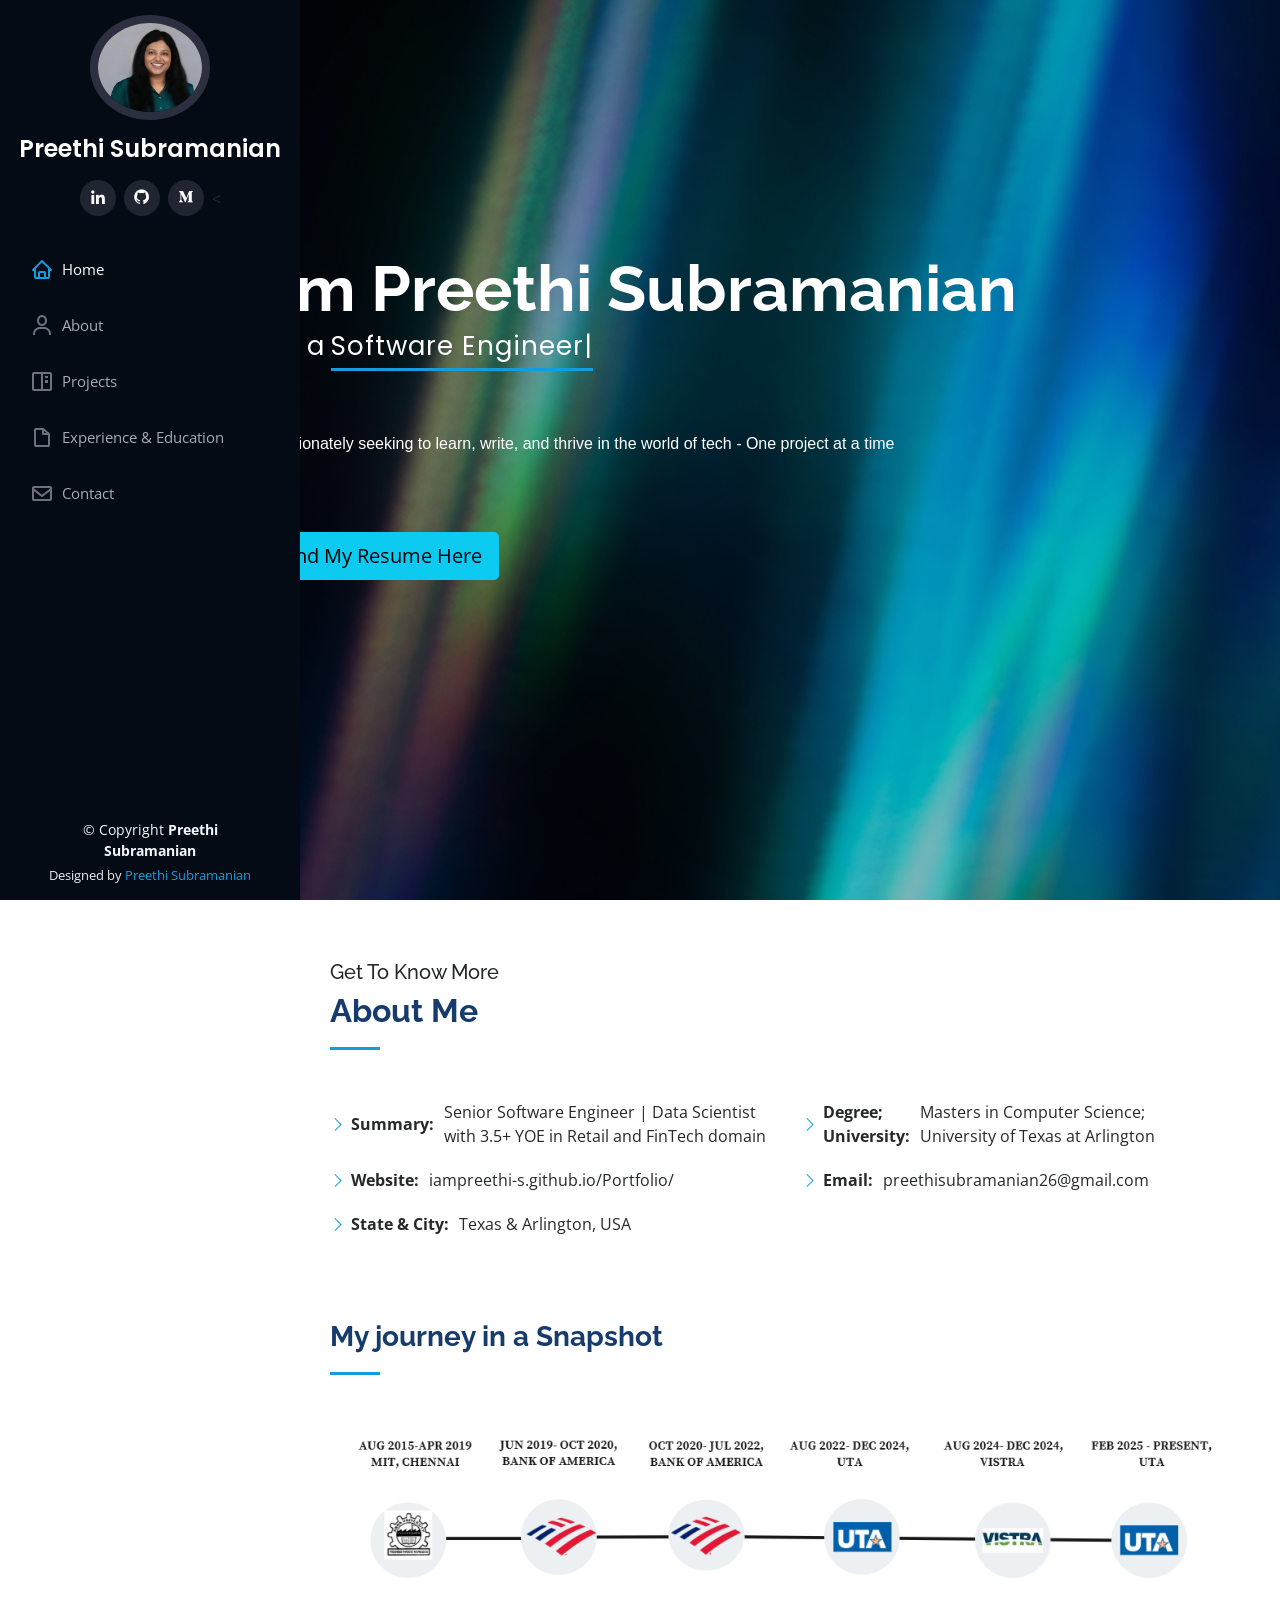
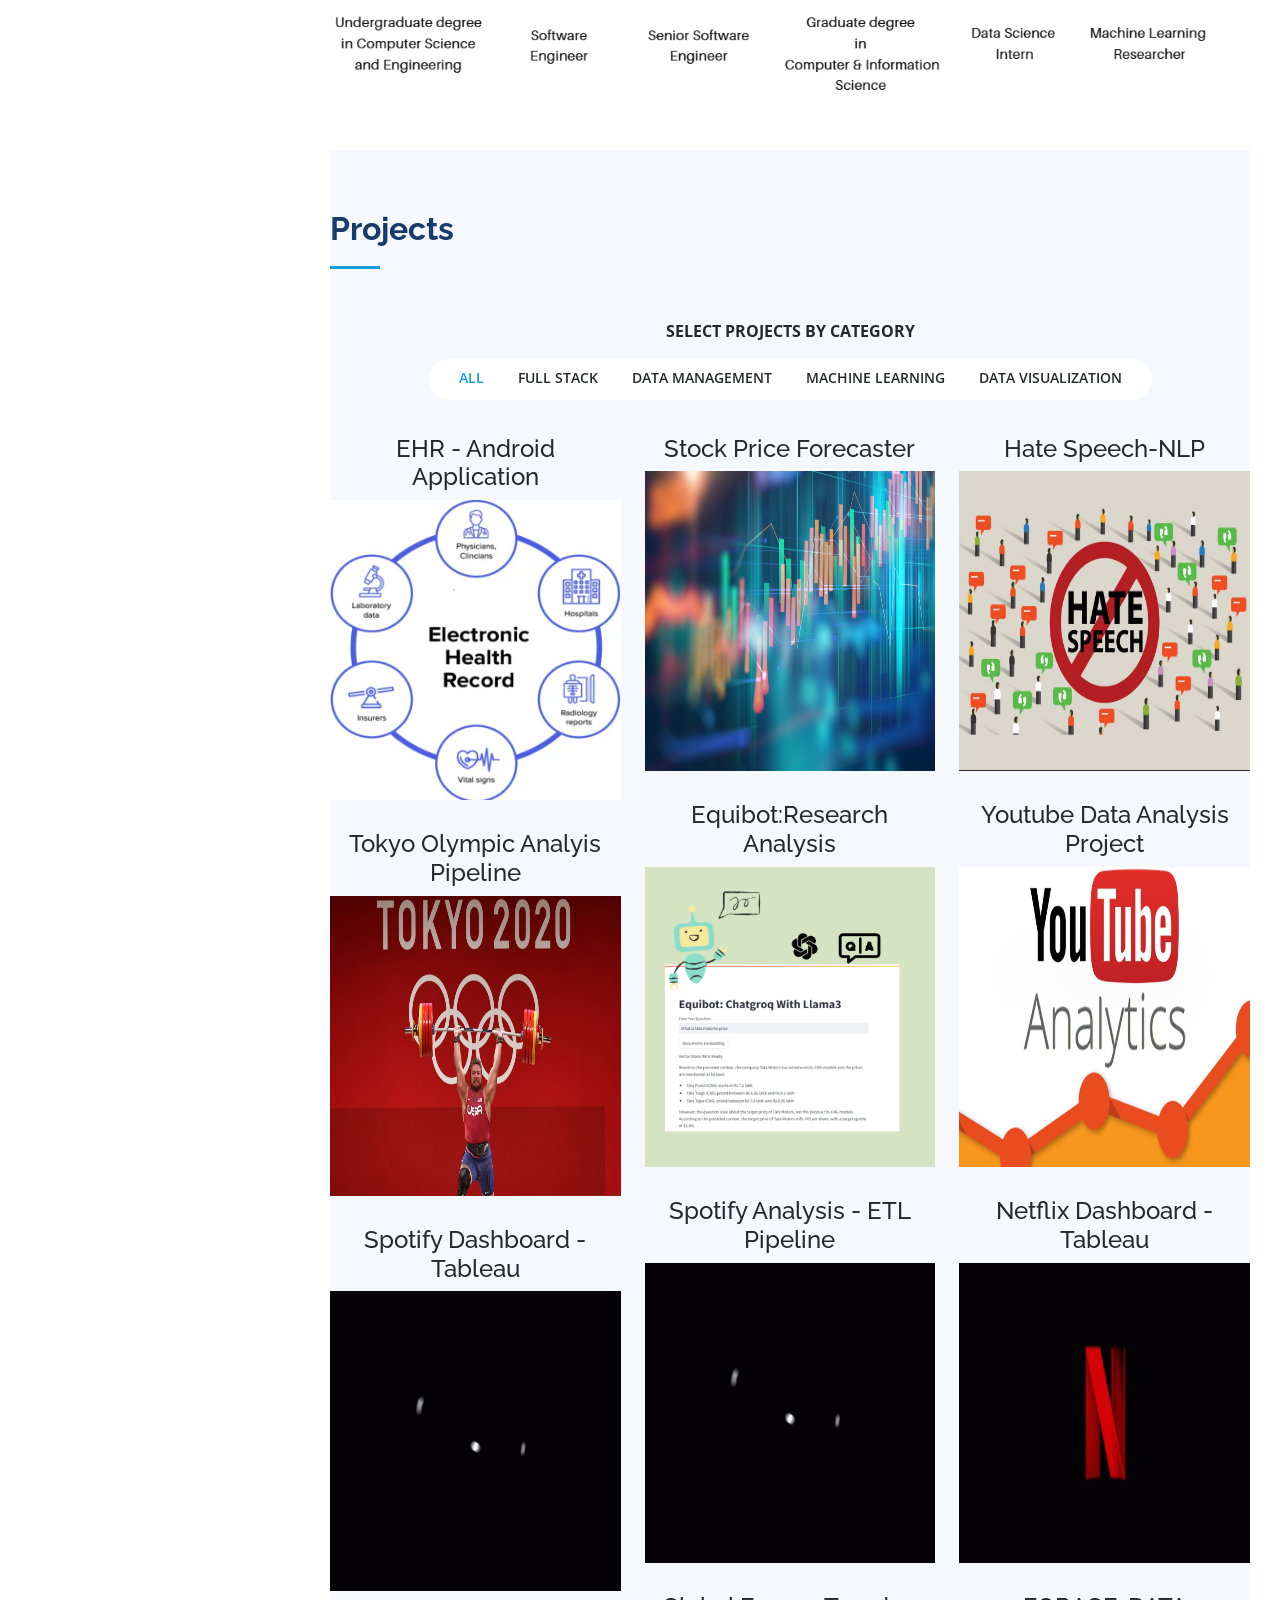
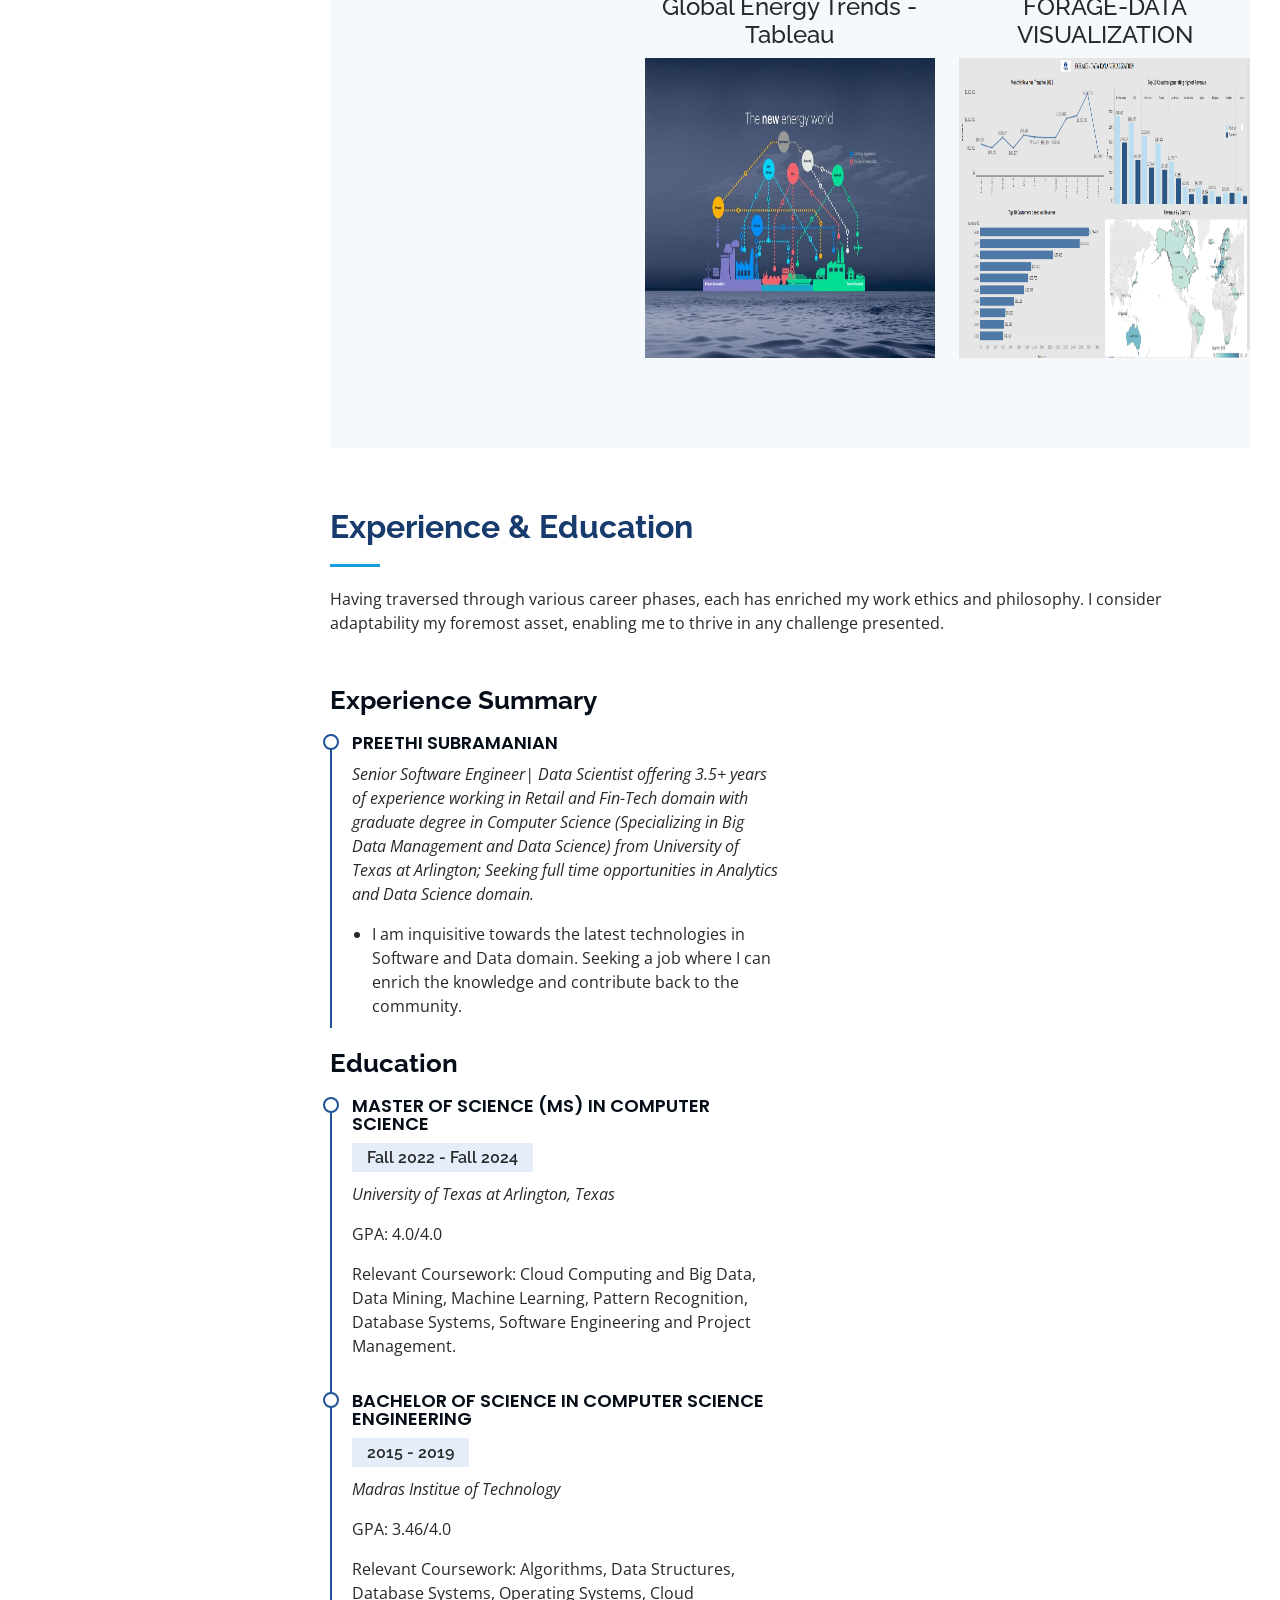
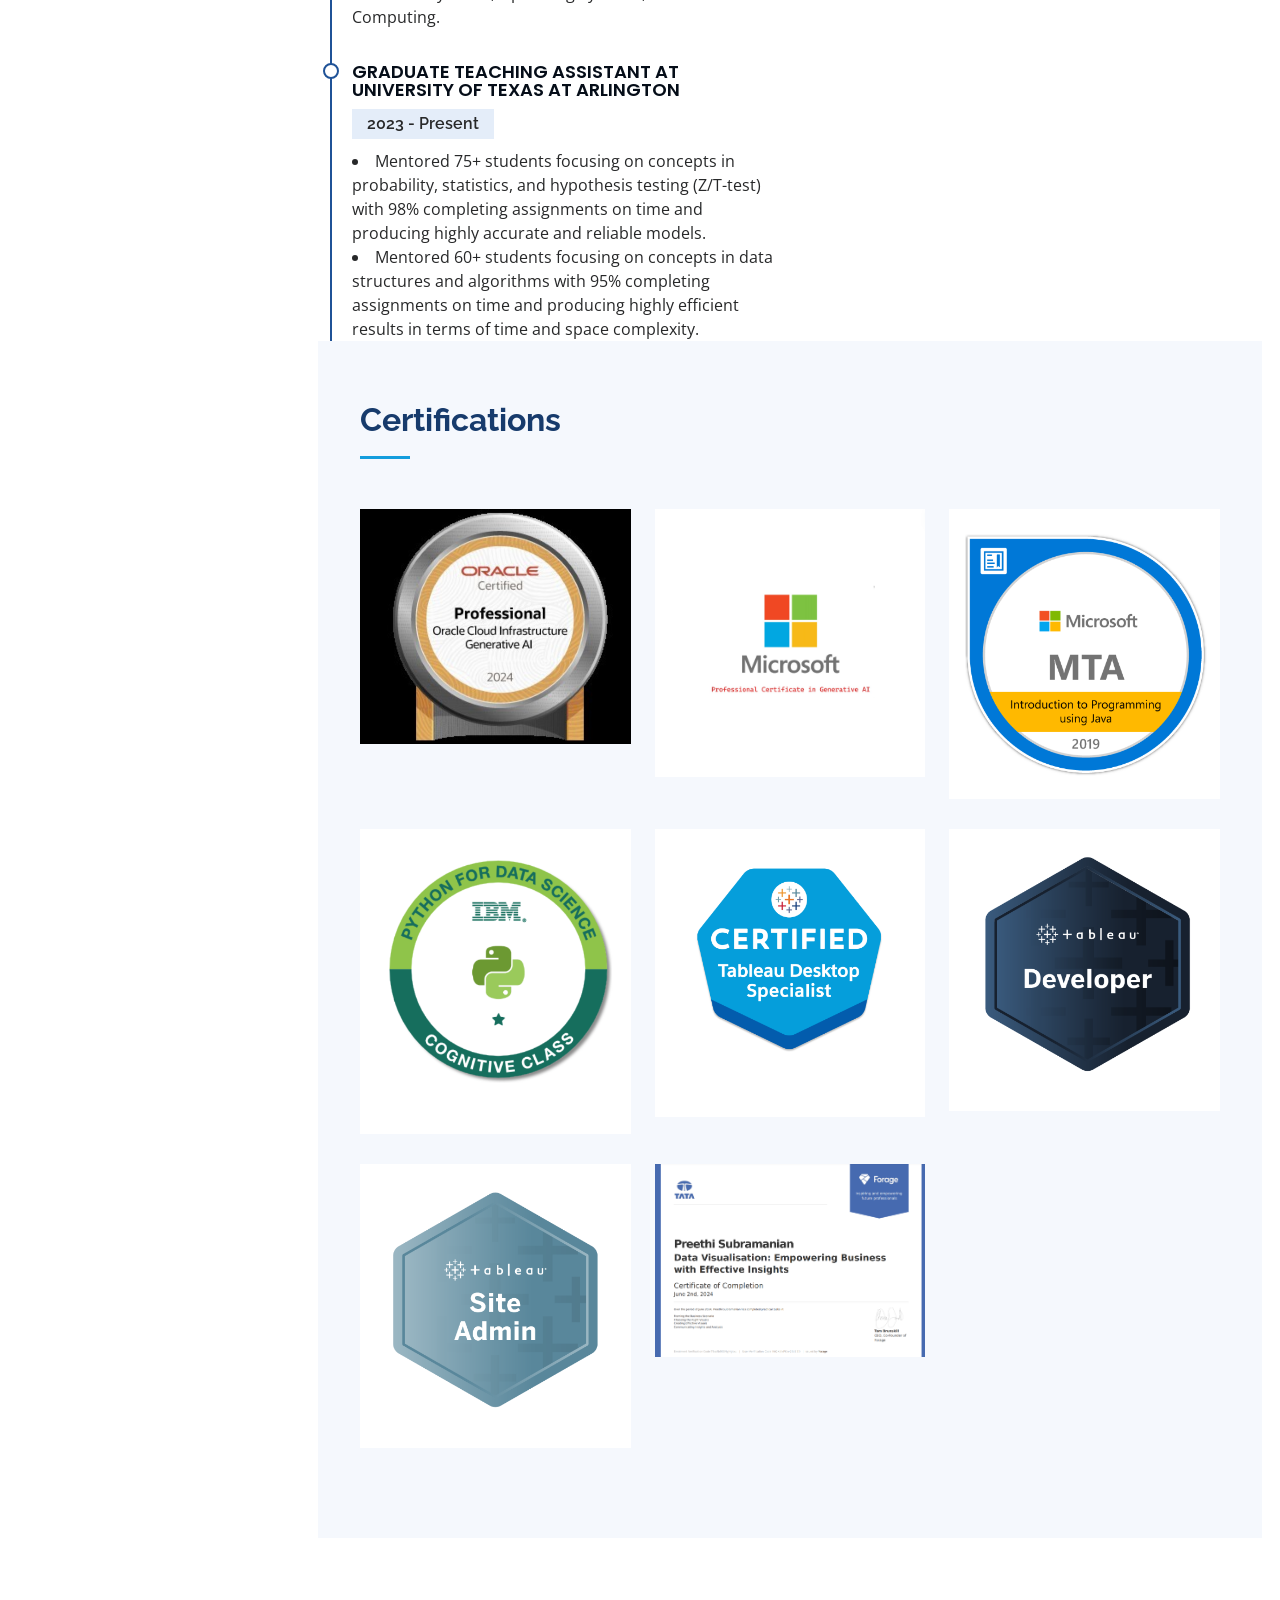
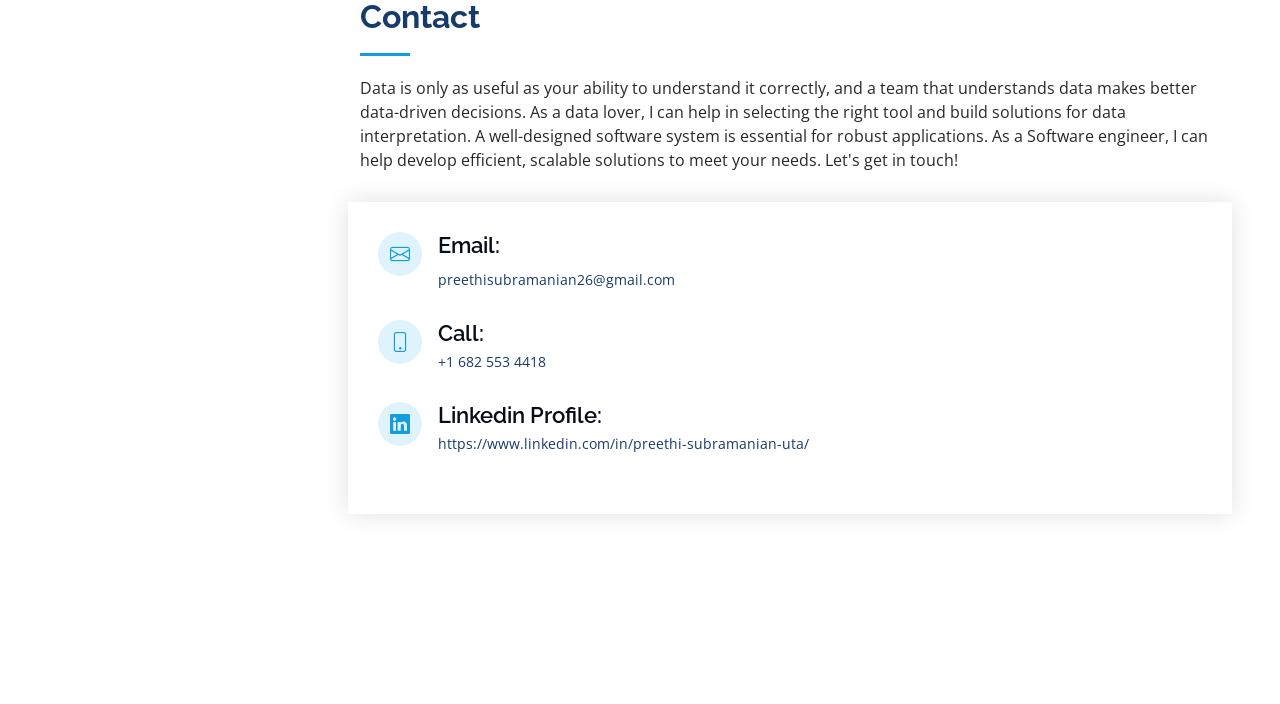
==== commit 1b549e8f: "updated portfolio updated portfolio" ====
--- a/index.html
+++ b/index.html
@@ -123,7 +123,7 @@
                 <ul>
                   <li><i class="bi bi-chevron-right"></i> <strong>Degree; <br> University:</strong> <span>Masters in Computer Science; <br>
                     University of Texas at Arlington </span></li>
-                  <li><i class="bi bi-chevron-right"></i> <strong>Email:</strong> <span>preethisubramanian24@gmail.com</span></li>
+                  <li><i class="bi bi-chevron-right"></i> <strong>Email:</strong> <span>preethisubramanian26@gmail.com</span></li>
                   <!-- <li><i class="bi bi-chevron-right"></i> <strong>Phone:</strong> <span>+1 (682) 553-4418</span></li> -->
                 </ul>
               </div>
@@ -1020,7 +1020,7 @@
               <div class="email">
                 <i class="bi bi-envelope"></i>
                 <h4>Email:</h4>
-                <p>preethisubramanian24@gmail.com</p>
+                <p>preethisubramanian26@gmail.com</p>
               </div>
 
               <div class="phone">
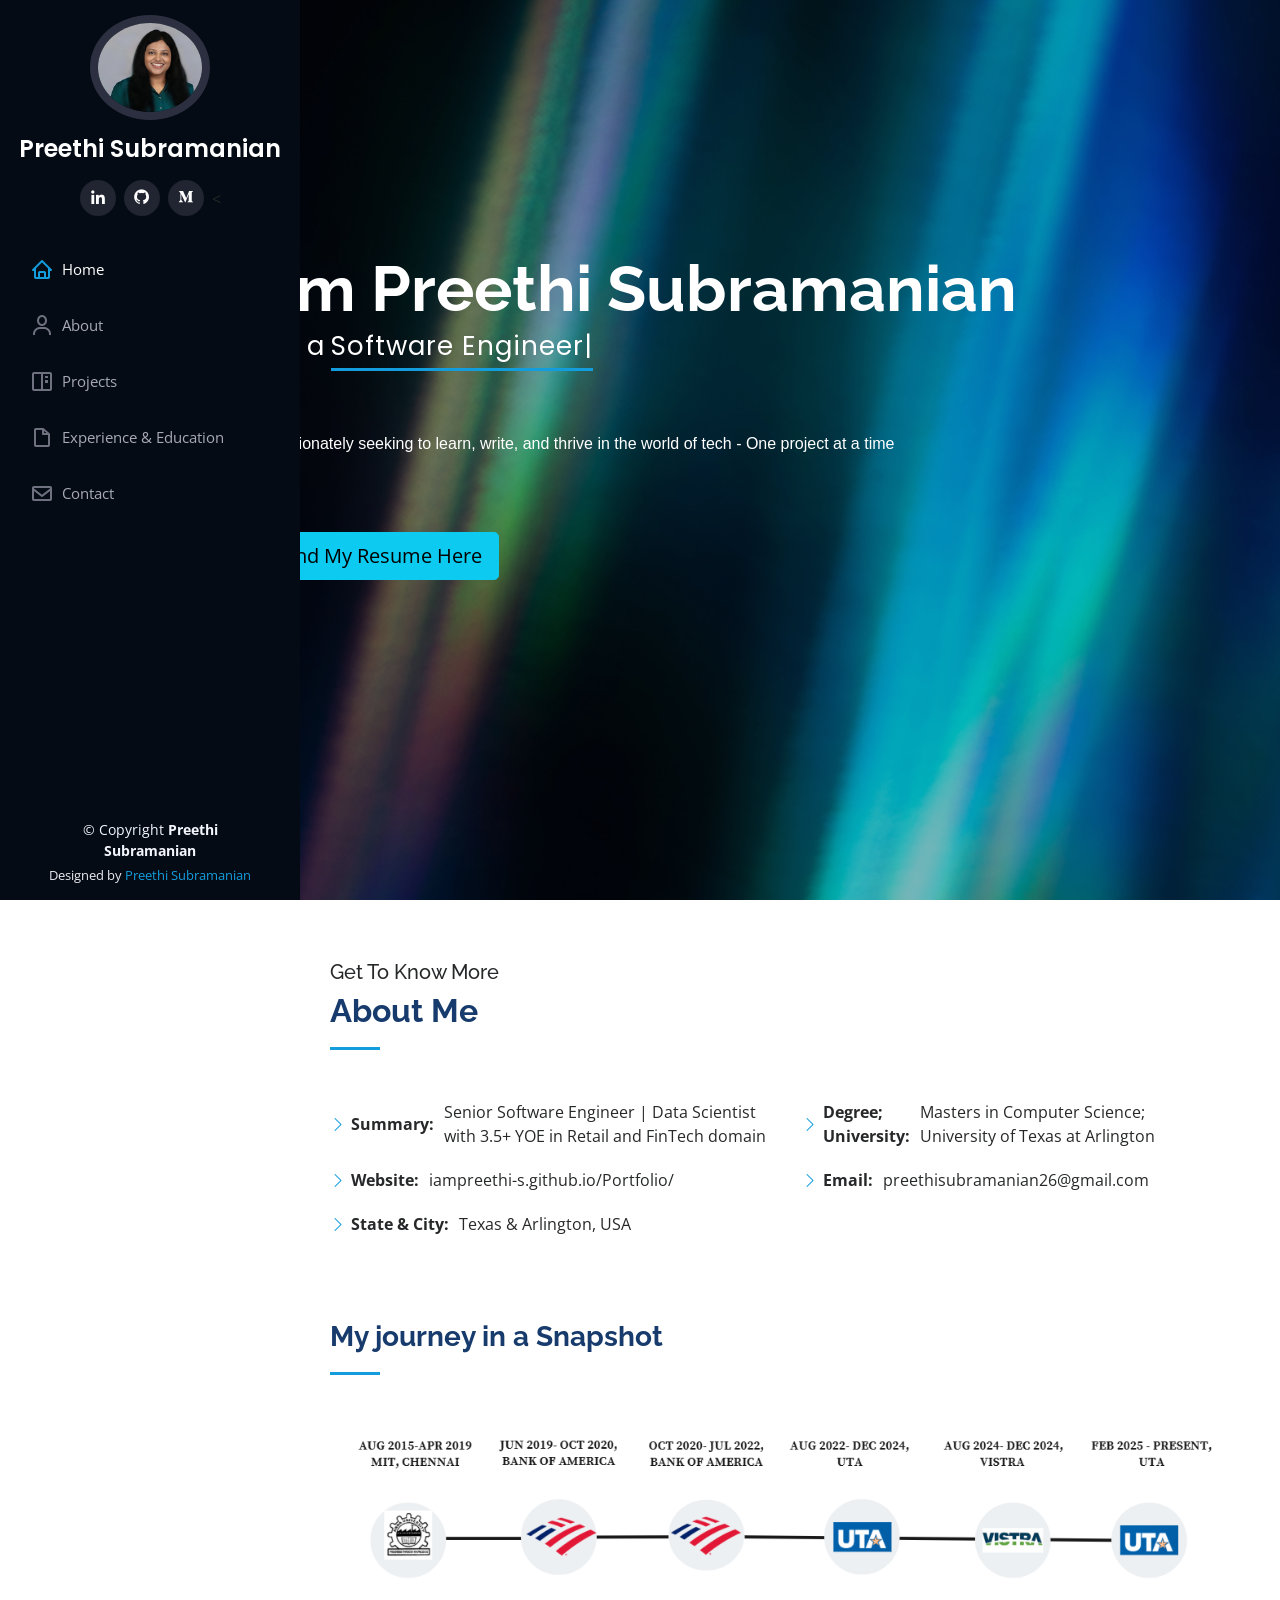
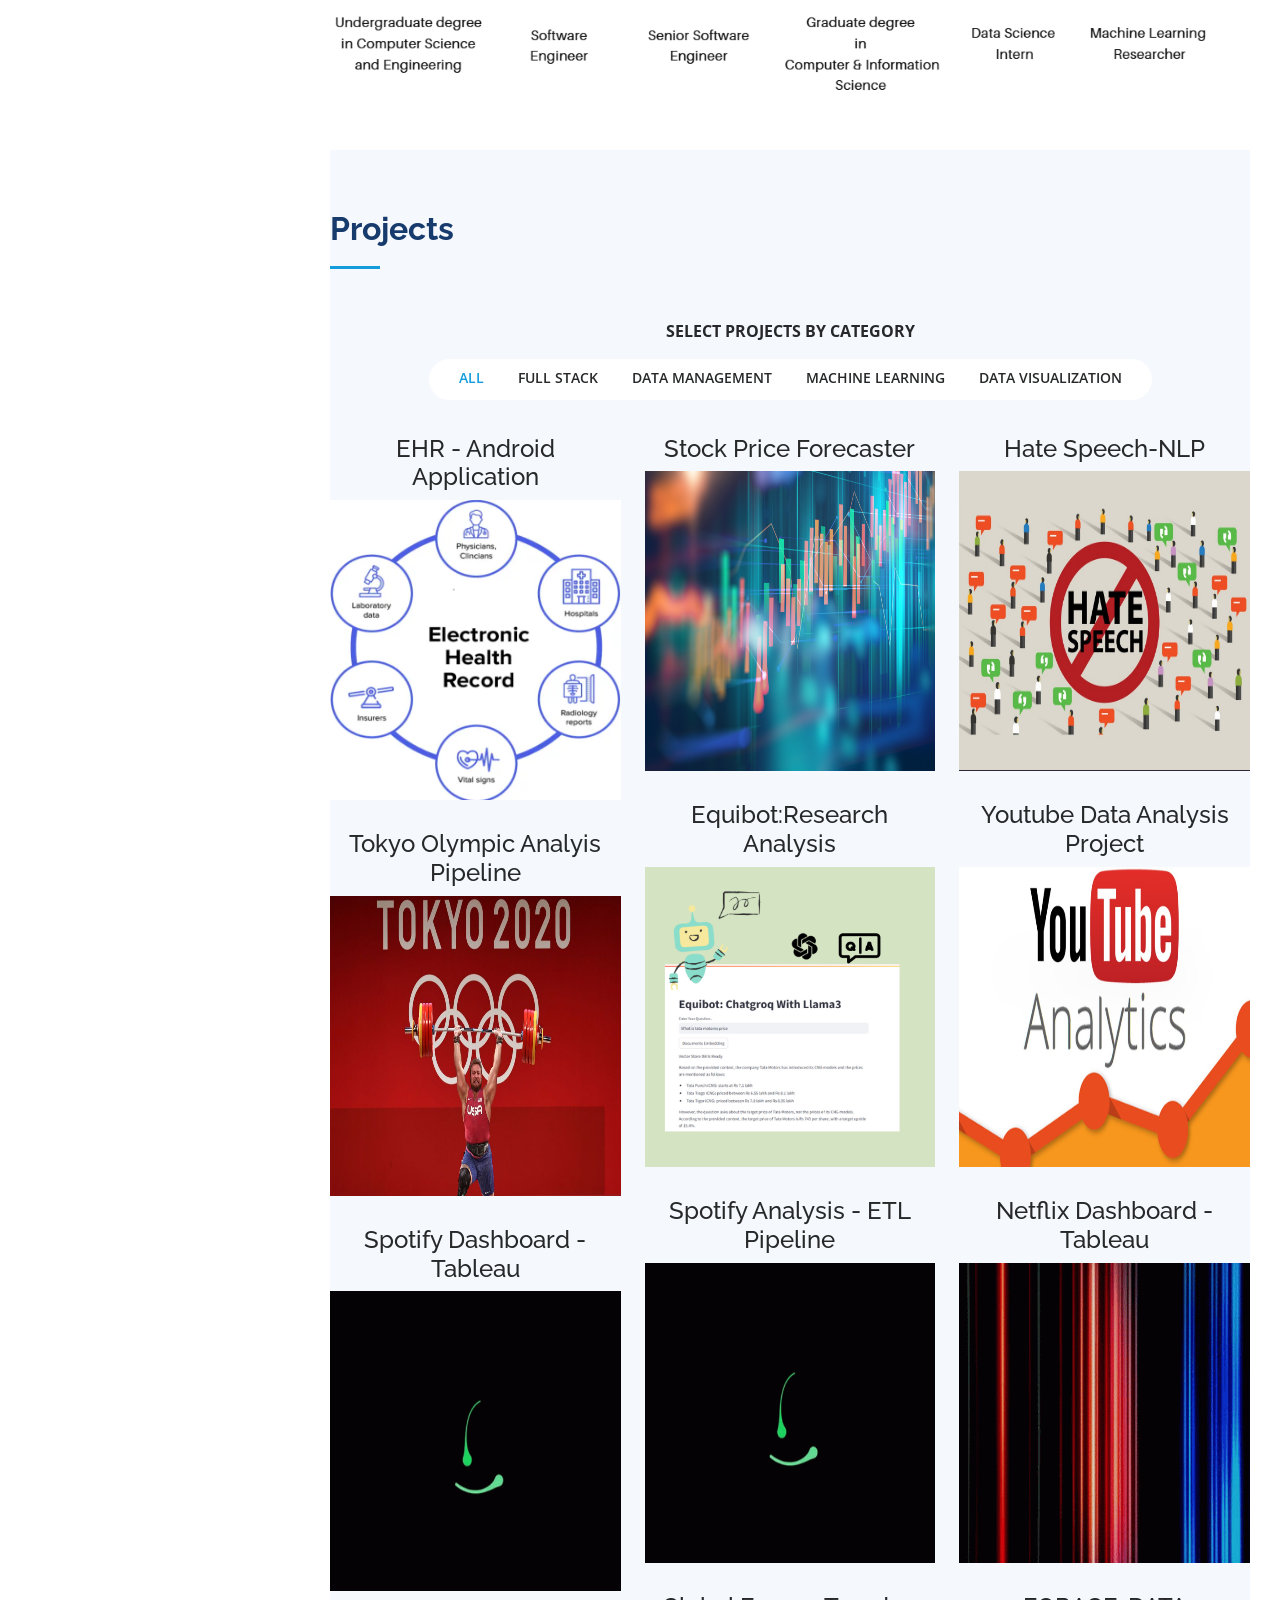
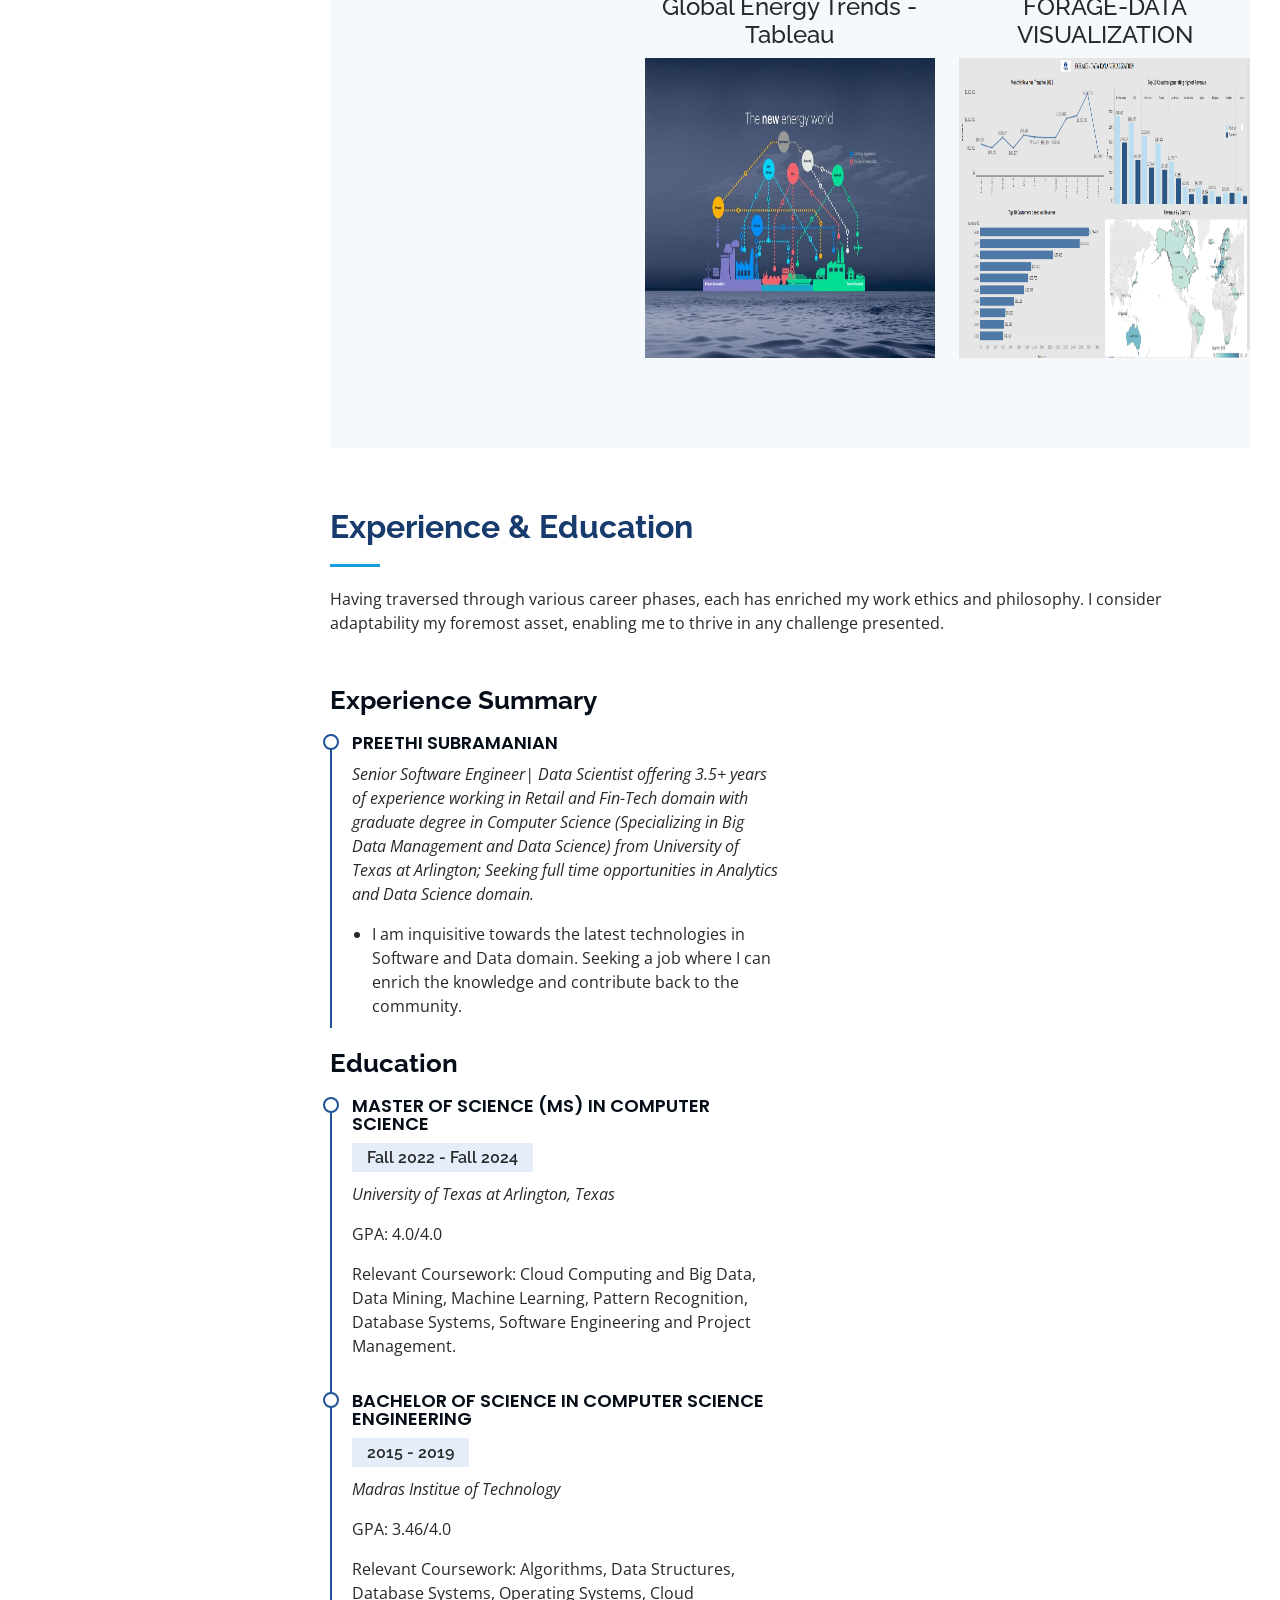
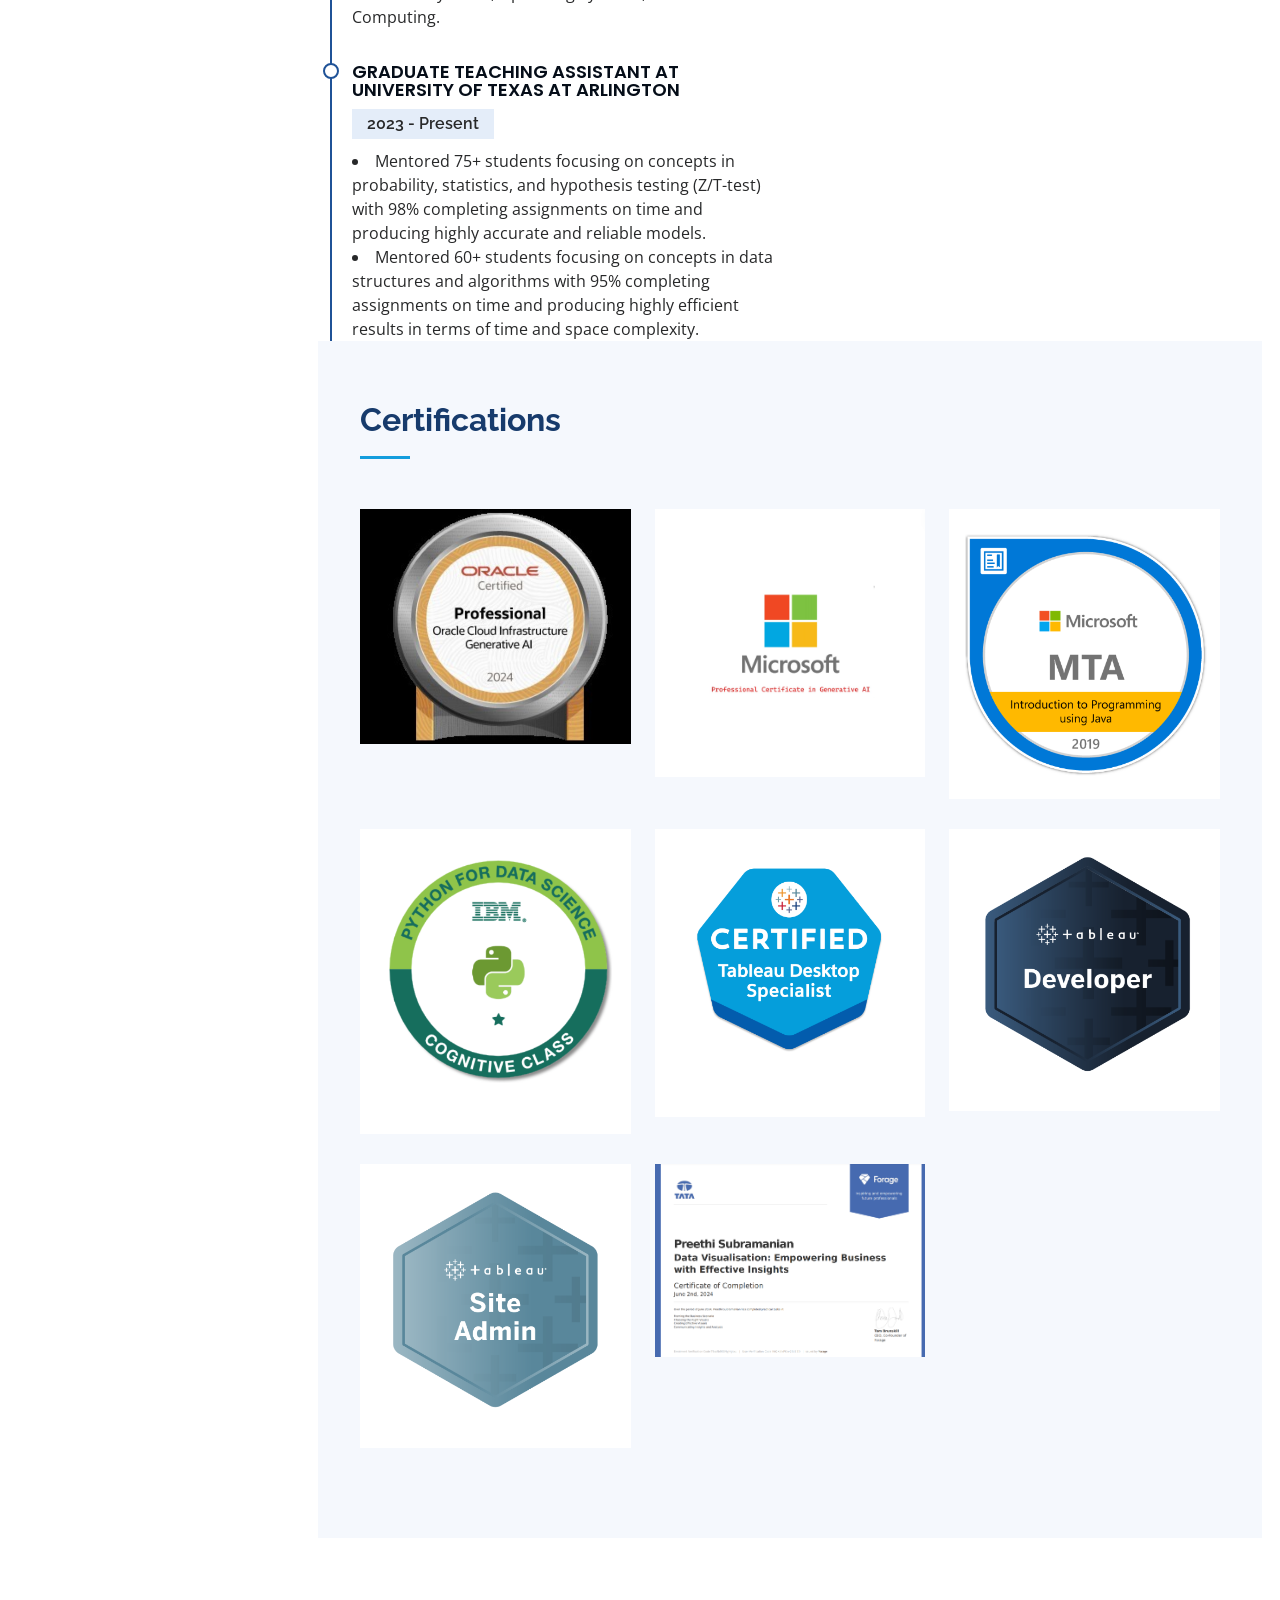
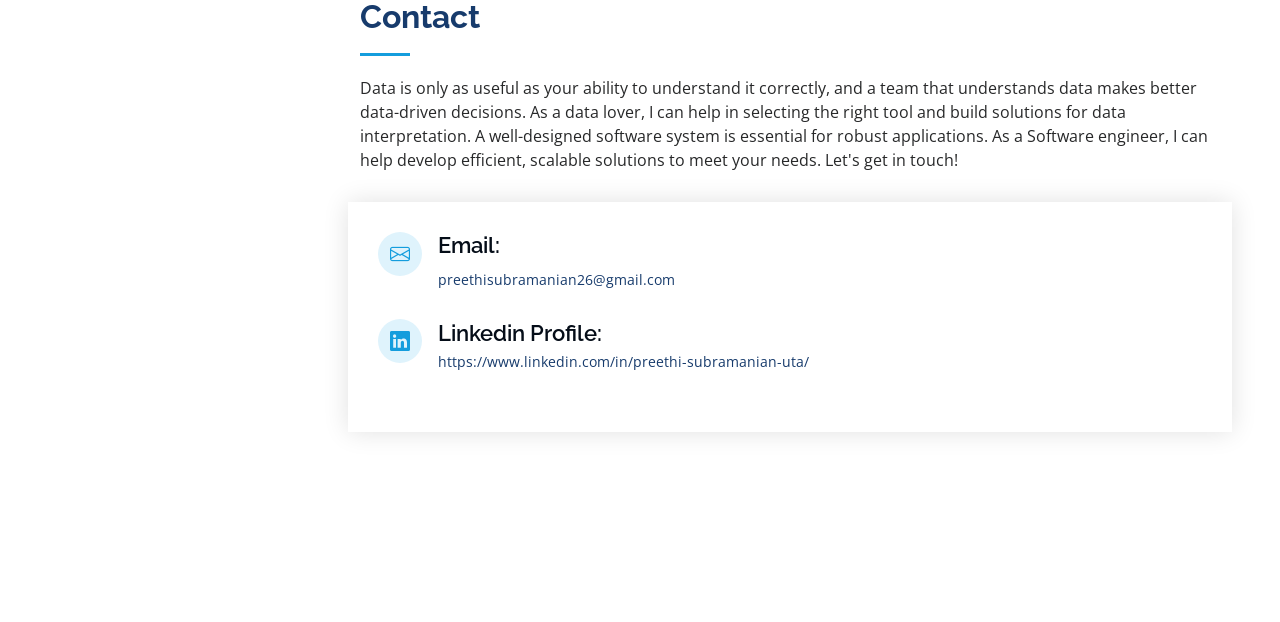
==== commit ac797d05: "updated portfolio updated portfolio" ====
--- a/index.html
+++ b/index.html
@@ -1023,11 +1023,11 @@
                 <p>preethisubramanian26@gmail.com</p>
               </div>
 
-              <div class="phone">
+              <!-- <div class="phone">
                 <i class="bi bi-phone"></i>
                 <h4>Call:</h4>
                 <p>+1 682 553 4418</p>
-              </div>
+              </div> -->
               
               <div class="linked_in_profile">
                 <i class="bi bi-linkedin"></i>
